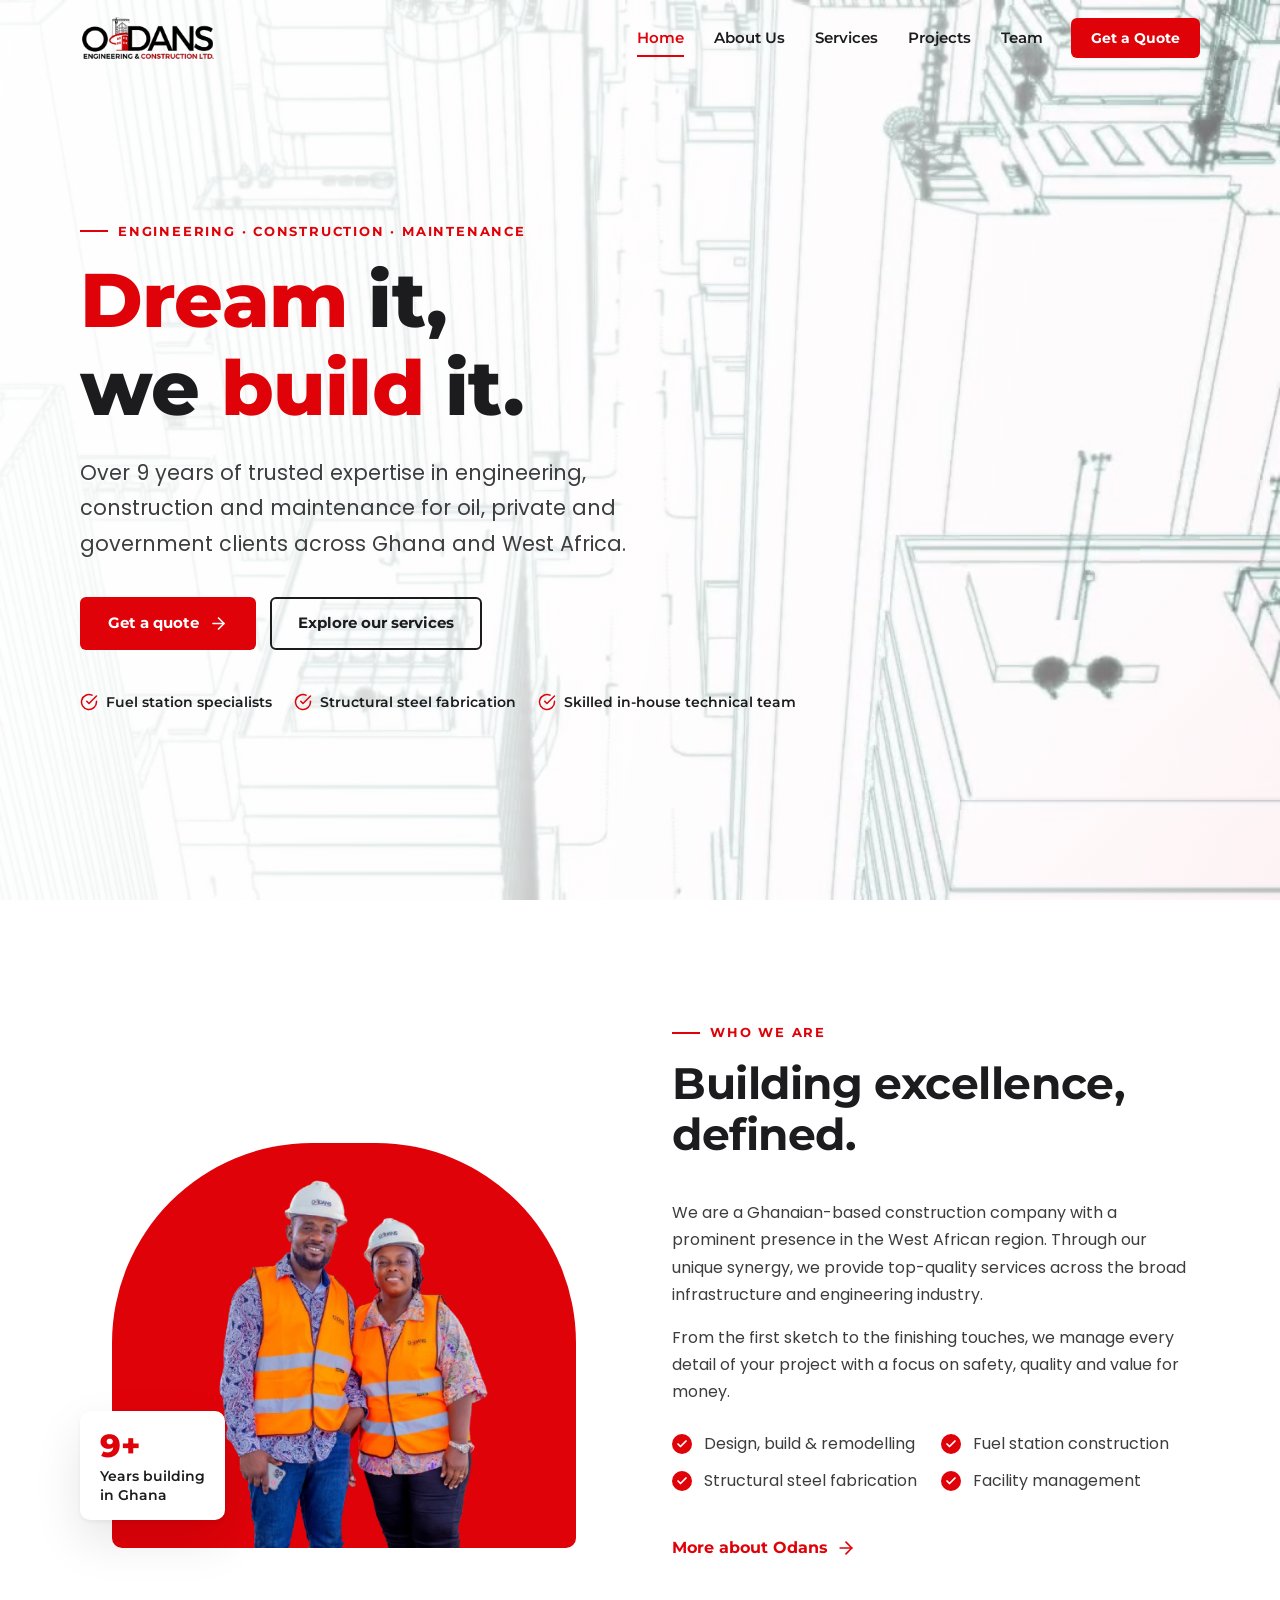
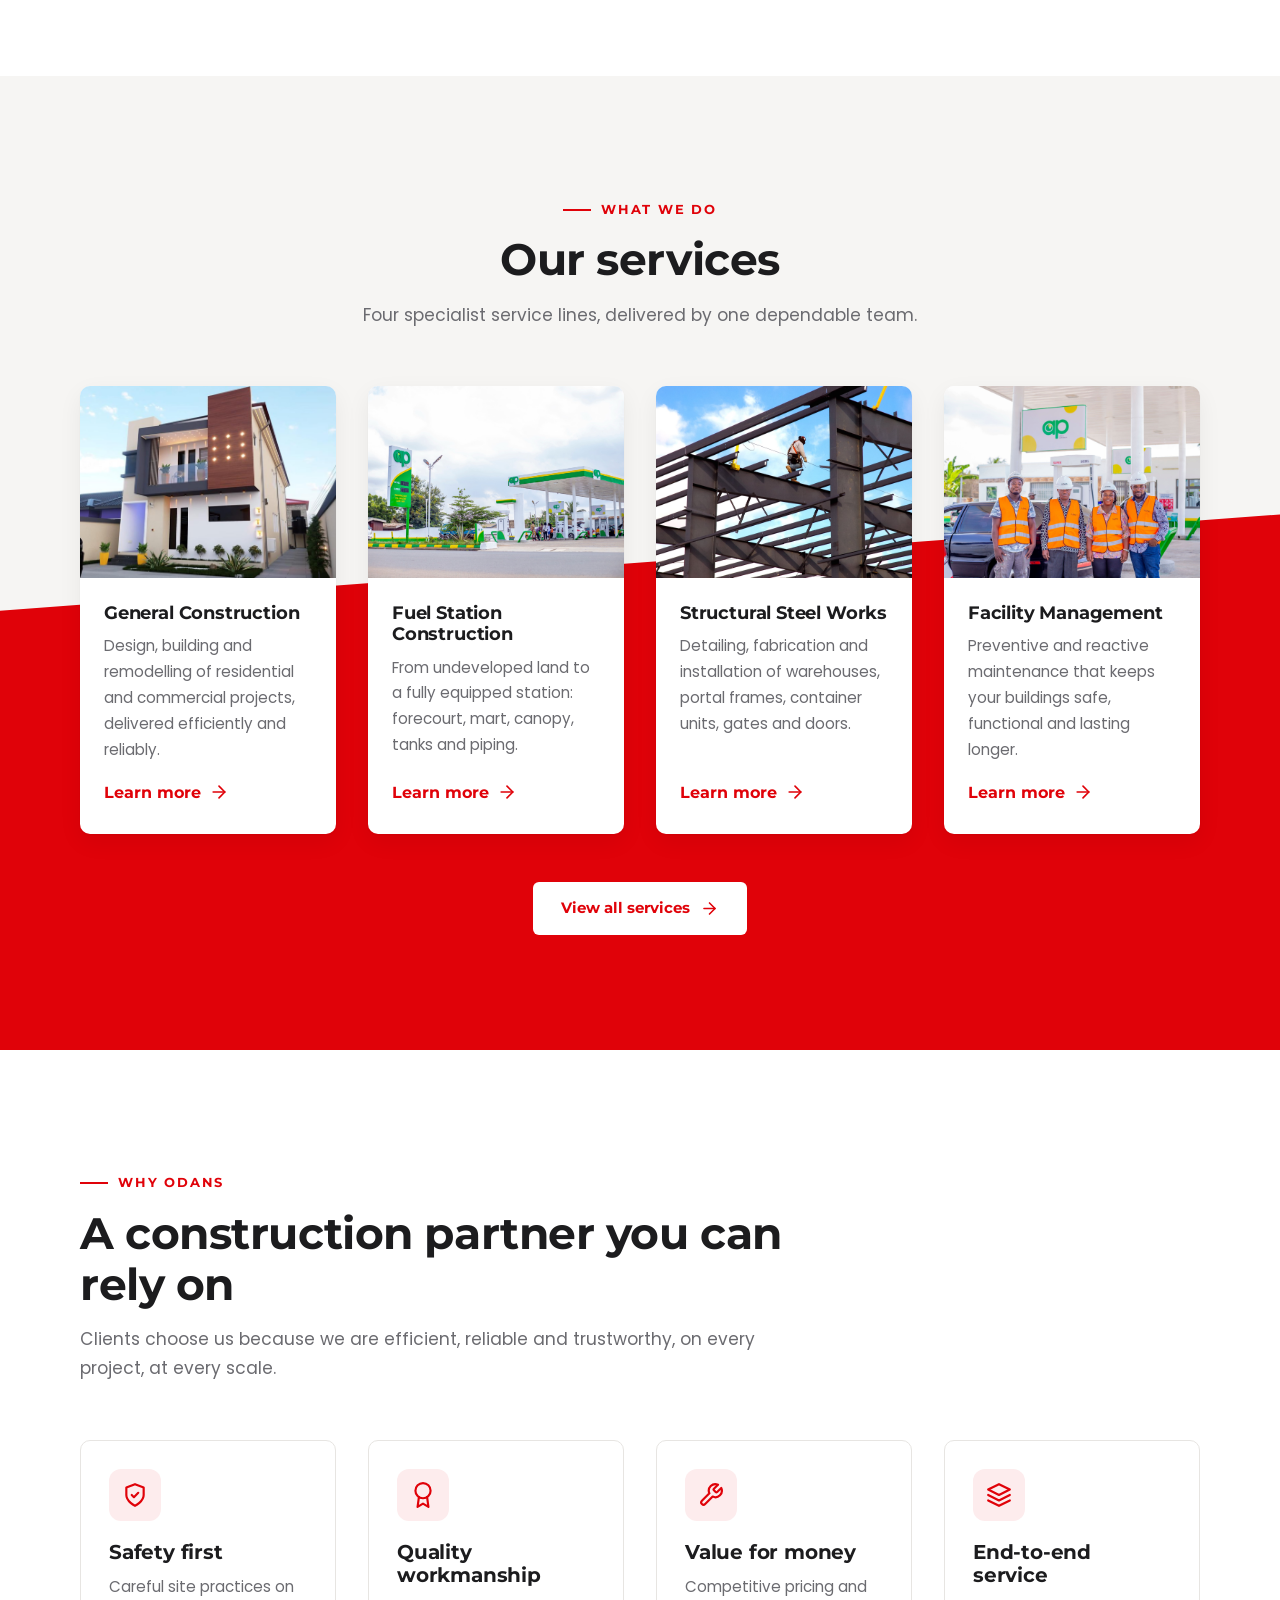
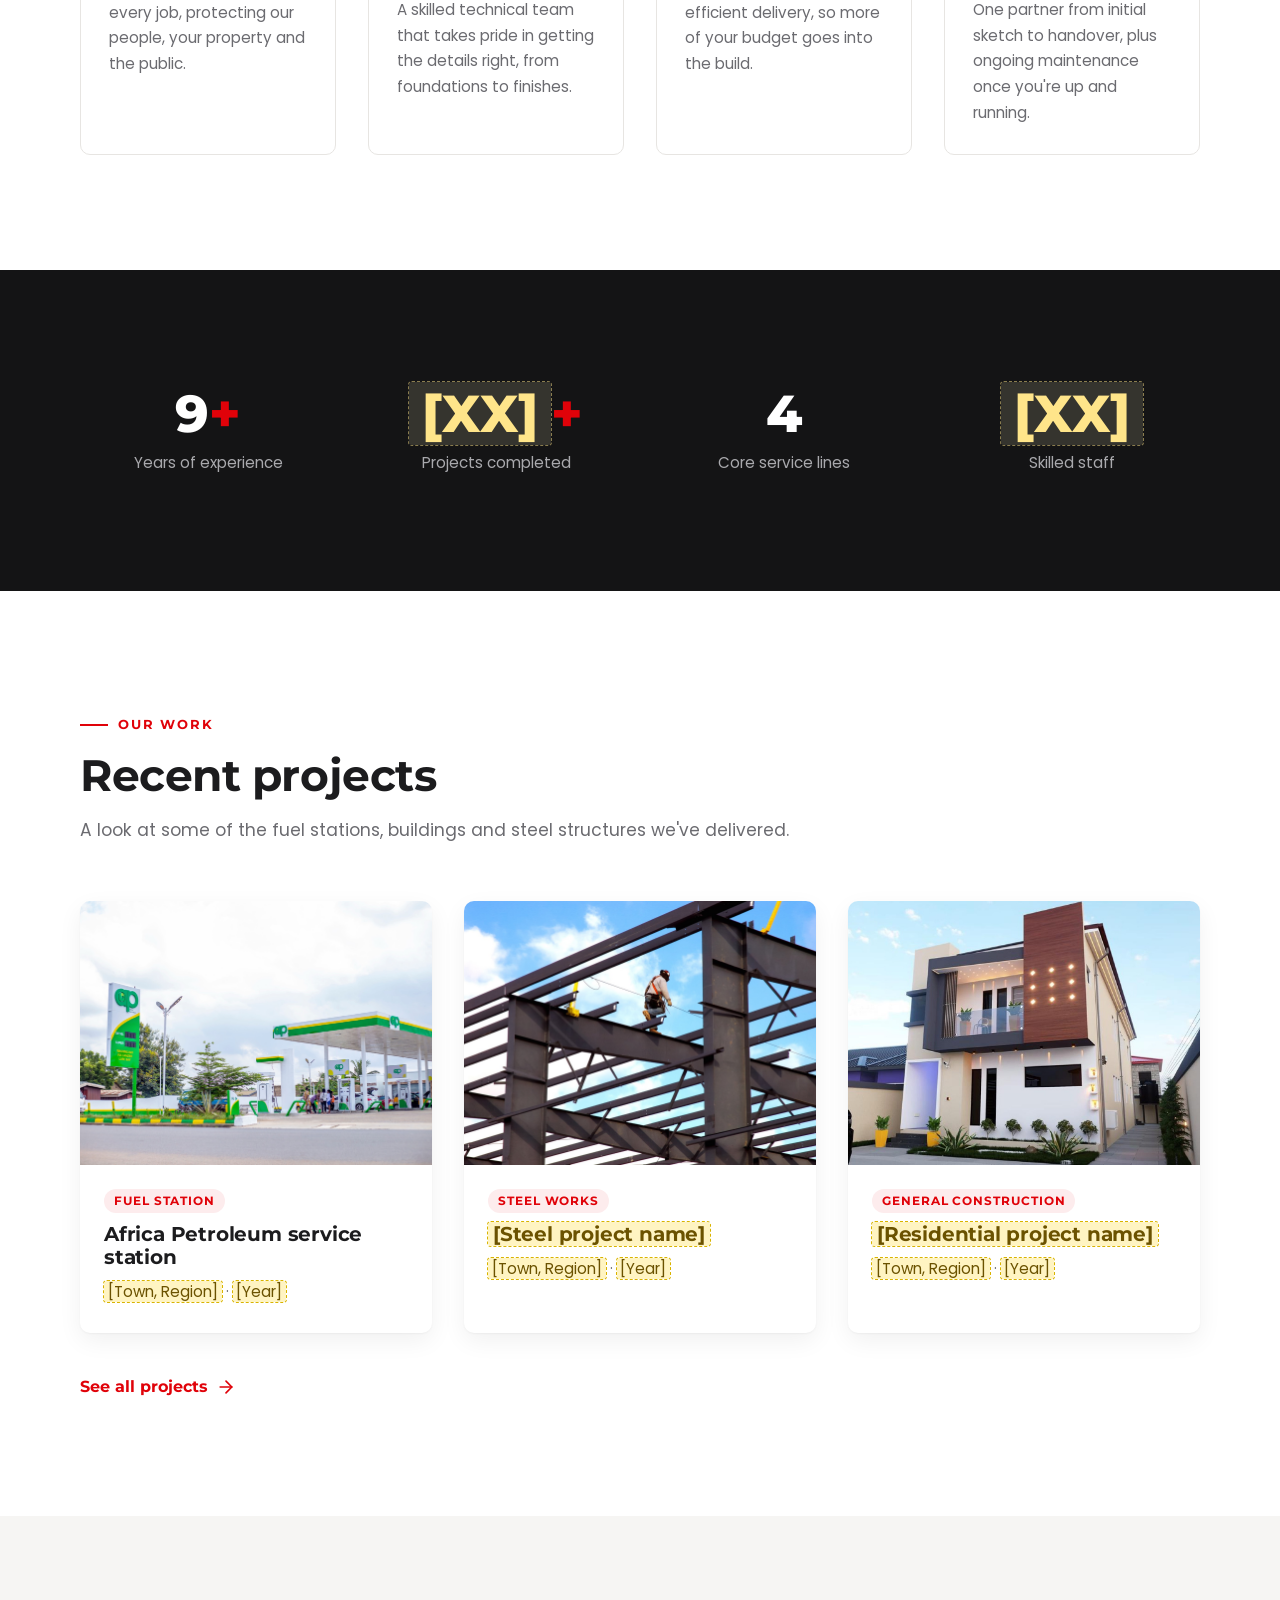
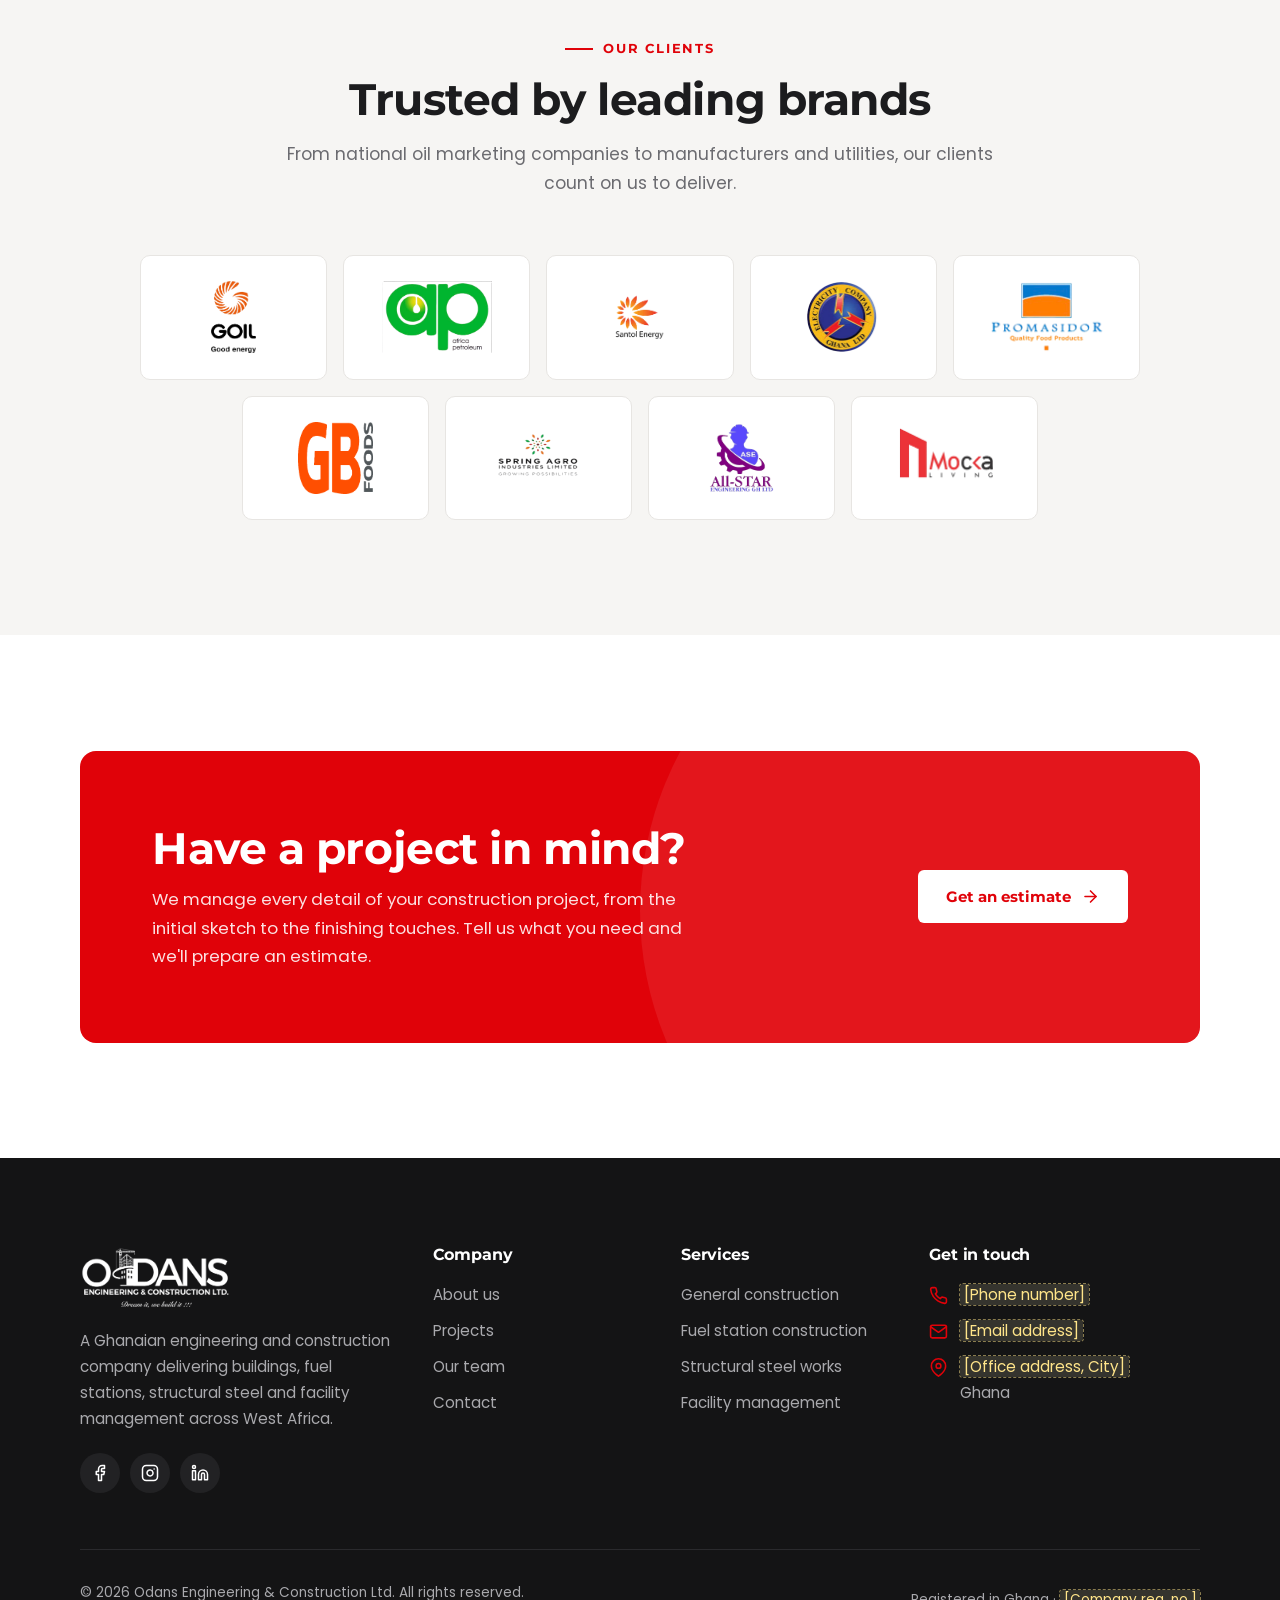
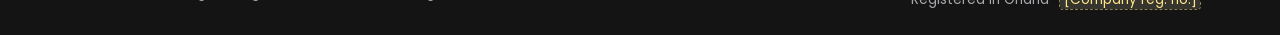
==== index.html @ bef3c830 "Odans Engineering & Construction website" ====
<!DOCTYPE html>
<html lang="en">

<head>
    <meta charset="UTF-8">
    <meta name="viewport" content="width=device-width, initial-scale=1">
    <title>Odans Engineering & Construction | Dream It, We Build It</title>
    <meta name="description" content="Ghanaian engineering and construction company with 9+ years of experience in general construction, fuel station construction, structural steel works and facility management.">
    <meta property="og:type" content="website">
    <meta property="og:site_name" content="Odans Engineering &amp; Construction">
    <meta property="og:title" content="Odans Engineering & Construction | Dream It, We Build It">
    <meta property="og:description" content="Ghanaian engineering and construction company with 9+ years of experience in general construction, fuel station construction, structural steel works and facility management.">
    <meta name="theme-color" content="#e00209">
    <link rel="icon" type="image/png" href="img/brand/favicon.png">
    <link rel="apple-touch-icon" href="img/brand/apple-touch-icon.png">
    <link rel="preconnect" href="https://fonts.googleapis.com">
    <link rel="preconnect" href="https://fonts.gstatic.com" crossorigin>
    <link rel="stylesheet" href="https://fonts.googleapis.com/css2?family=Montserrat:wght@600;700;800&amp;family=Poppins:wght@400;500;600&amp;display=swap">
    <link rel="stylesheet" href="style.css">
</head>

<body>
    <svg xmlns="http://www.w3.org/2000/svg" style="display:none">
    <symbol id="i-arrow" viewBox="0 0 24 24"><line x1="5" y1="12" x2="19" y2="12"/><polyline points="12 5 19 12 12 19"/></symbol>
    <symbol id="i-check" viewBox="0 0 24 24"><path d="M22 11.08V12a10 10 0 1 1-5.93-9.14"/><polyline points="22 4 12 14.01 9 11.01"/></symbol>
    <symbol id="i-phone" viewBox="0 0 24 24"><path d="M22 16.92v3a2 2 0 0 1-2.18 2 19.79 19.79 0 0 1-8.63-3.07 19.5 19.5 0 0 1-6-6 19.79 19.79 0 0 1-3.07-8.67A2 2 0 0 1 4.11 2h3a2 2 0 0 1 2 1.72 12.84 12.84 0 0 0 .7 2.81 2 2 0 0 1-.45 2.11L8.09 9.91a16 16 0 0 0 6 6l1.27-1.27a2 2 0 0 1 2.11-.45 12.84 12.84 0 0 0 2.81.7A2 2 0 0 1 22 16.92z"/></symbol>
    <symbol id="i-mail" viewBox="0 0 24 24"><path d="M4 4h16c1.1 0 2 .9 2 2v12c0 1.1-.9 2-2 2H4c-1.1 0-2-.9-2-2V6c0-1.1.9-2 2-2z"/><polyline points="22,6 12,13 2,6"/></symbol>
    <symbol id="i-pin" viewBox="0 0 24 24"><path d="M21 10c0 7-9 13-9 13s-9-6-9-13a9 9 0 0 1 18 0z"/><circle cx="12" cy="10" r="3"/></symbol>
    <symbol id="i-clock" viewBox="0 0 24 24"><circle cx="12" cy="12" r="10"/><polyline points="12 6 12 12 16 14"/></symbol>
    <symbol id="i-chat" viewBox="0 0 24 24"><path d="M21 11.5a8.38 8.38 0 0 1-.9 3.8 8.5 8.5 0 0 1-7.6 4.7 8.38 8.38 0 0 1-3.8-.9L3 21l1.9-5.7a8.38 8.38 0 0 1-.9-3.8 8.5 8.5 0 0 1 4.7-7.6 8.38 8.38 0 0 1 3.8-.9h.5a8.48 8.48 0 0 1 8 8v.5z"/></symbol>
    <symbol id="i-shield" viewBox="0 0 24 24"><path d="M12 22s8-4 8-10V5l-8-3-8 3v7c0 6 8 10 8 10z"/><polyline points="9 12 11 14 15 10"/></symbol>
    <symbol id="i-award" viewBox="0 0 24 24"><circle cx="12" cy="8" r="7"/><polyline points="8.21 13.89 7 23 12 20 17 23 15.79 13.88"/></symbol>
    <symbol id="i-tool" viewBox="0 0 24 24"><path d="M14.7 6.3a1 1 0 0 0 0 1.4l1.6 1.6a1 1 0 0 0 1.4 0l3.77-3.77a6 6 0 0 1-7.94 7.94l-6.91 6.91a2.12 2.12 0 0 1-3-3l6.91-6.91a6 6 0 0 1 7.94-7.94l-3.76 3.76z"/></symbol>
    <symbol id="i-layers" viewBox="0 0 24 24"><polygon points="12 2 2 7 12 12 22 7 12 2"/><polyline points="2 17 12 22 22 17"/><polyline points="2 12 12 17 22 12"/></symbol>
    <symbol id="i-target" viewBox="0 0 24 24"><circle cx="12" cy="12" r="10"/><circle cx="12" cy="12" r="6"/><circle cx="12" cy="12" r="2"/></symbol>
    <symbol id="i-eye" viewBox="0 0 24 24"><path d="M1 12s4-8 11-8 11 8 11 8-4 8-11 8-11-8-11-8z"/><circle cx="12" cy="12" r="3"/></symbol>
    <symbol id="i-heart" viewBox="0 0 24 24"><path d="M20.84 4.61a5.5 5.5 0 0 0-7.78 0L12 5.67l-1.06-1.06a5.5 5.5 0 0 0-7.78 7.78l1.06 1.06L12 21.23l7.78-7.78 1.06-1.06a5.5 5.5 0 0 0 0-7.78z"/></symbol>
    <symbol id="i-file" viewBox="0 0 24 24"><path d="M14 2H6a2 2 0 0 0-2 2v16a2 2 0 0 0 2 2h12a2 2 0 0 0 2-2V8z"/><polyline points="14 2 14 8 20 8"/><polyline points="9 15 11 17 15 13"/></symbol>
    <symbol id="i-image" viewBox="0 0 24 24"><rect x="3" y="3" width="18" height="18" rx="2"/><circle cx="8.5" cy="8.5" r="1.5"/><polyline points="21 15 16 10 5 21"/></symbol>
    <symbol id="i-user" viewBox="0 0 24 24"><path d="M20 21v-2a4 4 0 0 0-4-4H8a4 4 0 0 0-4 4v2"/><circle cx="12" cy="7" r="4"/></symbol>
    <symbol id="i-map" viewBox="0 0 24 24"><polygon points="1 6 1 22 8 18 16 22 23 18 23 2 16 6 8 2 1 6"/><line x1="8" y1="2" x2="8" y2="18"/><line x1="16" y1="6" x2="16" y2="22"/></symbol>
    <symbol id="i-menu" viewBox="0 0 24 24"><line x1="3" y1="7" x2="21" y2="7"/><line x1="3" y1="12" x2="21" y2="12"/><line x1="3" y1="17" x2="21" y2="17"/></symbol>
    <symbol id="i-close" viewBox="0 0 24 24"><line x1="18" y1="6" x2="6" y2="18"/><line x1="6" y1="6" x2="18" y2="18"/></symbol>
    <symbol id="i-facebook" viewBox="0 0 24 24"><path d="M18 2h-3a5 5 0 0 0-5 5v3H7v4h3v8h4v-8h3l1-4h-4V7a1 1 0 0 1 1-1h3z"/></symbol>
    <symbol id="i-instagram" viewBox="0 0 24 24"><rect x="2" y="2" width="20" height="20" rx="5"/><path d="M16 11.37A4 4 0 1 1 12.63 8 4 4 0 0 1 16 11.37z"/><line x1="17.5" y1="6.5" x2="17.51" y2="6.5"/></symbol>
    <symbol id="i-linkedin" viewBox="0 0 24 24"><path d="M16 8a6 6 0 0 1 6 6v7h-4v-7a2 2 0 0 0-2-2 2 2 0 0 0-2 2v7h-4v-7a6 6 0 0 1 6-6z"/><rect x="2" y="9" width="4" height="12"/><circle cx="4" cy="4" r="2"/></symbol>
</svg>
    <a class="skip-link" href="#main">Skip to content</a>

    <header class="site-header">
        <div class="container">
            <a class="brand" href="index.html">
                <img src="img/brand/logo-mark.png" alt="Odans Engineering &amp; Construction Ltd. — home" width="380" height="129">
            </a>
            <button class="nav-toggle" type="button" aria-expanded="false" aria-controls="site-nav" aria-label="Open menu">
                <svg class="icon icon-open" aria-hidden="true"><use href="#i-menu"/></svg>
                <svg class="icon icon-close" aria-hidden="true"><use href="#i-close"/></svg>
            </button>
            <nav class="site-nav" id="site-nav" aria-label="Main">
                <ul class="nav-list" role="list">
                <li><a href="index.html" aria-current="page">Home</a></li>
                <li><a href="about.html">About Us</a></li>
                <li><a href="services.html">Services</a></li>
                <li><a href="projects.html">Projects</a></li>
                <li><a href="team.html">Team</a></li>
                <li><a href="contact.html" class="btn btn--primary btn--sm">Get a Quote</a></li>
                </ul>
            </nav>
        </div>
    </header>

    <main id="main">
        <section class="hero">
            <div class="hero-media" aria-hidden="true">
                <video autoplay muted loop playsinline poster="img/photos/city-poster.jpg">
                    <source src="video/city.mp4" type="video/mp4">
                </video>
            </div>
            <div class="hero-overlay" aria-hidden="true"></div>
            <div class="container">
                <div class="hero-content">
                    <span class="eyebrow">Engineering &middot; Construction &middot; Maintenance</span>
                    <h1><span class="accent">Dream</span> it,<br>we <span class="accent">build</span> it.</h1>
                    <p class="hero-lead">Over 9 years of trusted expertise in engineering, construction and maintenance for oil, private and government clients across Ghana and West Africa.</p>
                    <div class="btn-row">
                        <a class="btn btn--primary" href="contact.html">Get a quote <svg class="icon" aria-hidden="true"><use href="#i-arrow"/></svg></a>
                        <a class="btn btn--outline" href="services.html">Explore our services</a>
                    </div>
                    <ul class="hero-badges" role="list">
                        <li><svg class="icon" aria-hidden="true"><use href="#i-check"/></svg> Fuel station specialists</li>
                        <li><svg class="icon" aria-hidden="true"><use href="#i-check"/></svg> Structural steel fabrication</li>
                        <li><svg class="icon" aria-hidden="true"><use href="#i-check"/></svg> Skilled in-house technical team</li>
                    </ul>
                </div>
            </div>
        </section>

        <section class="section" aria-labelledby="about-title">
            <div class="container split">
                <div class="photo-frame photo-frame--cutout reveal">
                    <img src="img/photos/founders.png" alt="Two members of the Odans team in branded hard hats and safety vests" width="408" height="612" loading="lazy">
                    <div class="photo-badge"><strong>9+</strong><span>Years building<br>in Ghana</span></div>
                </div>
                <div class="reveal">
                    <span class="eyebrow">Who we are</span>
                    <h2 id="about-title">Building excellence, defined.</h2>
                    <p class="mt-lg">We are a Ghanaian-based construction company with a prominent presence in the West African region. Through our unique synergy, we provide top-quality services across the broad infrastructure and engineering industry.</p>
                    <p>From the first sketch to the finishing touches, we manage every detail of your project with a focus on safety, quality and value for money.</p>
                    <ul class="check-list check-list--cols" role="list">
                        <li>Design, build &amp; remodelling</li>
                        <li>Fuel station construction</li>
                        <li>Structural steel fabrication</li>
                        <li>Facility management</li>
                    </ul>
                    <p class="mt-lg"><a class="text-link" href="about.html">More about Odans <svg class="icon" aria-hidden="true"><use href="#i-arrow"/></svg></a></p>
                </div>
            </div>
        </section>

        <section class="section section--soft services-band" aria-labelledby="services-title">
            <div class="container">
                <div class="section-head section-head--center reveal">
                    <span class="eyebrow">What we do</span>
                    <h2 id="services-title">Our services</h2>
                    <p>Four specialist service lines, delivered by one dependable team.</p>
                </div>
                <div class="grid grid--4">
                    <a class="card service-card reveal" href="services.html#general-construction">
                        <div class="card-media"><img src="img/photos/townhouse.jpg" alt="Modern two-storey townhouse with a timber-clad facade" loading="lazy"></div>
                        <div class="card-body">
                            <h3>General Construction</h3>
                            <p>Design, building and remodelling of residential and commercial projects, delivered efficiently and reliably.</p>
                            <span class="text-link">Learn more <svg class="icon" aria-hidden="true"><use href="#i-arrow"/></svg></span>
                        </div>
                    </a>
                    <a class="card service-card reveal" href="services.html#fuel-stations">
                        <div class="card-media"><img src="img/photos/fuel-station.jpg" alt="Completed Africa Petroleum fuel station with canopy and pumps" loading="lazy"></div>
                        <div class="card-body">
                            <h3>Fuel Station Construction</h3>
                            <p>From undeveloped land to a fully equipped station: forecourt, mart, canopy, tanks and piping.</p>
                            <span class="text-link">Learn more <svg class="icon" aria-hidden="true"><use href="#i-arrow"/></svg></span>
                        </div>
                    </a>
                    <a class="card service-card reveal" href="services.html#steel-works">
                        <div class="card-media"><img src="img/photos/steel-structure.jpg" alt="Worker installing roof beams on a structural steel frame" loading="lazy"></div>
                        <div class="card-body">
                            <h3>Structural Steel Works</h3>
                            <p>Detailing, fabrication and installation of warehouses, portal frames, container units, gates and doors.</p>
                            <span class="text-link">Learn more <svg class="icon" aria-hidden="true"><use href="#i-arrow"/></svg></span>
                        </div>
                    </a>
                    <a class="card service-card reveal" href="services.html#facility-management">
                        <div class="card-media"><img src="img/photos/team-on-site.jpg" alt="Odans team in safety vests and hard hats at a fuel station" loading="lazy"></div>
                        <div class="card-body">
                            <h3>Facility Management</h3>
                            <p>Preventive and reactive maintenance that keeps your buildings safe, functional and lasting longer.</p>
                            <span class="text-link">Learn more <svg class="icon" aria-hidden="true"><use href="#i-arrow"/></svg></span>
                        </div>
                    </a>
                </div>
                <div class="section-foot reveal">
                    <a class="btn btn--light" href="services.html">View all services <svg class="icon" aria-hidden="true"><use href="#i-arrow"/></svg></a>
                </div>
            </div>
        </section>

        <section class="section" aria-labelledby="why-title">
            <div class="container">
                <div class="section-head reveal">
                    <span class="eyebrow">Why Odans</span>
                    <h2 id="why-title">A construction partner you can rely on</h2>
                    <p>Clients choose us because we are efficient, reliable and trustworthy, on every project, at every scale.</p>
                </div>
                <div class="grid grid--4">
                    <div class="feature reveal">
                        <div class="feature-icon"><svg class="icon" aria-hidden="true"><use href="#i-shield"/></svg></div>
                        <h3>Safety first</h3>
                        <p>Careful site practices on every job, protecting our people, your property and the public.</p>
                    </div>
                    <div class="feature reveal">
                        <div class="feature-icon"><svg class="icon" aria-hidden="true"><use href="#i-award"/></svg></div>
                        <h3>Quality workmanship</h3>
                        <p>A skilled technical team that takes pride in getting the details right, from foundations to finishes.</p>
                    </div>
                    <div class="feature reveal">
                        <div class="feature-icon"><svg class="icon" aria-hidden="true"><use href="#i-tool"/></svg></div>
                        <h3>Value for money</h3>
                        <p>Competitive pricing and efficient delivery, so more of your budget goes into the build.</p>
                    </div>
                    <div class="feature reveal">
                        <div class="feature-icon"><svg class="icon" aria-hidden="true"><use href="#i-layers"/></svg></div>
                        <h3>End-to-end service</h3>
                        <p>One partner from initial sketch to handover, plus ongoing maintenance once you're up and running.</p>
                    </div>
                </div>
            </div>
        </section>

        <section class="section section--dark" aria-label="Odans in numbers">
            <div class="container">
                <div class="stats">
                    <div class="stat reveal"><strong>9<span class="accent">+</span></strong><span>Years of experience</span></div>
                    <div class="stat reveal"><strong><span class="ph">[XX]</span><span class="accent">+</span></strong><span>Projects completed</span></div>
                    <div class="stat reveal"><strong>4</strong><span>Core service lines</span></div>
                    <div class="stat reveal"><strong><span class="ph">[XX]</span></strong><span>Skilled staff</span></div>
                </div>
            </div>
        </section>

        <section class="section" aria-labelledby="projects-title">
            <div class="container">
                <div class="section-head reveal">
                    <span class="eyebrow">Our work</span>
                    <h2 id="projects-title">Recent projects</h2>
                    <p>A look at some of the fuel stations, buildings and steel structures we've delivered.</p>
                </div>
                <div class="grid grid--3">
                    <a class="card reveal" href="projects.html">
                        <div class="card-media"><img src="img/photos/fuel-station.jpg" alt="Africa Petroleum fuel station built by Odans" loading="lazy"></div>
                        <div class="card-body">
                            <span class="tag">Fuel station</span>
                            <h3>Africa Petroleum service station</h3>
                            <p><span class="ph">[Town, Region]</span> &middot; <span class="ph">[Year]</span></p>
                        </div>
                    </a>
                    <a class="card reveal" href="projects.html">
                        <div class="card-media"><img src="img/photos/steel-structure.jpg" alt="Steel portal frame under construction" loading="lazy"></div>
                        <div class="card-body">
                            <span class="tag">Steel works</span>
                            <h3><span class="ph">[Steel project name]</span></h3>
                            <p><span class="ph">[Town, Region]</span> &middot; <span class="ph">[Year]</span></p>
                        </div>
                    </a>
                    <a class="card reveal" href="projects.html">
                        <div class="card-media"><img src="img/photos/townhouse.jpg" alt="Modern two-storey townhouse" loading="lazy"></div>
                        <div class="card-body">
                            <span class="tag">General construction</span>
                            <h3><span class="ph">[Residential project name]</span></h3>
                            <p><span class="ph">[Town, Region]</span> &middot; <span class="ph">[Year]</span></p>
                        </div>
                    </a>
                </div>
                <p class="mt-lg reveal"><a class="text-link" href="projects.html">See all projects <svg class="icon" aria-hidden="true"><use href="#i-arrow"/></svg></a></p>
            </div>
        </section>

        <section class="section section--soft" aria-labelledby="clients-title">
            <div class="container">
                <div class="section-head section-head--center reveal">
                    <span class="eyebrow">Our clients</span>
                    <h2 id="clients-title">Trusted by leading brands</h2>
                    <p>From national oil marketing companies to manufacturers and utilities, our clients count on us to deliver.</p>
                </div>
                <ul class="clients reveal" role="list">
                    <li><img src="img/clients/goil.png" alt="GOIL" loading="lazy"></li>
                    <li><img src="img/clients/ap.png" alt="Africa Petroleum (AP)" loading="lazy"></li>
                    <li><img src="img/clients/santol.png" alt="Santol Energy" loading="lazy"></li>
                    <li><img src="img/clients/ecg.png" alt="Electricity Company of Ghana" loading="lazy"></li>
                    <li><img src="img/clients/promasidor.png" alt="Promasidor" loading="lazy"></li>
                    <li><img src="img/clients/gb-foods.png" alt="GB Foods" loading="lazy"></li>
                    <li><img src="img/clients/spring-agro.png" alt="Spring Agro Industries" loading="lazy"></li>
                    <li><img src="img/clients/allstar.png" alt="All-Star Engineering GH" loading="lazy"></li>
                    <li><img src="img/clients/mocka.png" alt="Mocka Living" loading="lazy"></li>
                </ul>
            </div>
        </section>

        <section class="cta">
            <div class="container">
                <div class="cta-box reveal">
                    <div>
                        <h2>Have a project in mind?</h2>
                        <p>We manage every detail of your construction project, from the initial sketch to the finishing touches. Tell us what you need and we'll prepare an estimate.</p>
                    </div>
                    <a class="btn btn--light" href="contact.html">Get an estimate <svg class="icon" aria-hidden="true"><use href="#i-arrow"/></svg></a>
                </div>
            </div>
        </section>
    </main>

    <footer class="site-footer">
        <div class="container">
            <div class="footer-grid">
                <div class="footer-brand">
                    <img src="img/brand/logo.png" alt="Odans Engineering &amp; Construction Ltd." width="380" height="161" loading="lazy">
                    <p>A Ghanaian engineering and construction company delivering buildings, fuel stations, structural steel and facility management across West Africa.</p>
                    <!-- PLACEHOLDER: replace each href="#" with the real social media profile URL (or delete the ones you don't use) -->
                    <ul class="socials" role="list">
                        <li><a href="#" aria-label="Odans on Facebook"><svg class="icon" aria-hidden="true"><use href="#i-facebook"/></svg></a></li>
                        <li><a href="#" aria-label="Odans on Instagram"><svg class="icon" aria-hidden="true"><use href="#i-instagram"/></svg></a></li>
                        <li><a href="#" aria-label="Odans on LinkedIn"><svg class="icon" aria-hidden="true"><use href="#i-linkedin"/></svg></a></li>
                    </ul>
                </div>
                <div>
                    <h3>Company</h3>
                    <ul class="footer-links" role="list">
                        <li><a href="about.html">About us</a></li>
                        <li><a href="projects.html">Projects</a></li>
                        <li><a href="team.html">Our team</a></li>
                        <li><a href="contact.html">Contact</a></li>
                    </ul>
                </div>
                <div>
                    <h3>Services</h3>
                    <ul class="footer-links" role="list">
                        <li><a href="services.html#general-construction">General construction</a></li>
                        <li><a href="services.html#fuel-stations">Fuel station construction</a></li>
                        <li><a href="services.html#steel-works">Structural steel works</a></li>
                        <li><a href="services.html#facility-management">Facility management</a></li>
                    </ul>
                </div>
                <div>
                    <h3>Get in touch</h3>
                    <ul class="footer-links footer-contact" role="list">
                        <li><svg class="icon" aria-hidden="true"><use href="#i-phone"/></svg><a href="tel:+233000000000"><span class="ph">[Phone number]</span></a></li>
                        <li><svg class="icon" aria-hidden="true"><use href="#i-mail"/></svg><a href="mailto:info@example.com"><span class="ph">[Email address]</span></a></li>
                        <li><svg class="icon" aria-hidden="true"><use href="#i-pin"/></svg><span><span class="ph">[Office address, City]</span><br>Ghana</span></li>
                    </ul>
                </div>
            </div>
            <div class="footer-bottom">
                <p>&copy; <span data-year>2026</span> Odans Engineering &amp; Construction Ltd. All rights reserved.</p>
                <p>Registered in Ghana &middot; <span class="ph">[Company reg. no.]</span></p>
            </div>
        </div>
    </footer>

    <script src="main.js"></script>
</body>

</html>
---- style.css ----
/* ==========================================================================
   Odans Engineering & Construction — site styles
   --------------------------------------------------------------------------
   1. Tokens          6. Home hero        11. Projects
   2. Base            7. Page hero        12. Team
   3. Layout          8. Cards & grids    13. Contact & form
   4. Buttons         9. Stats & CTA      14. Footer
   5. Header & nav   10. Services        15. Utilities & motion
   ========================================================================== */

/* 1. Tokens ------------------------------------------------------------- */
:root {
    --red: #e00209;
    --red-dark: #b30007;
    --red-tint: #fdeced;
    --ink: #1c1c1e;
    --text: #3d3d3f;
    --muted: #6b6b70;
    --line: #e7e5e2;
    --bg: #ffffff;
    --bg-soft: #f6f5f3;
    --dark: #141415;
    --dark-2: #222224;

    --font-head: "Montserrat", system-ui, sans-serif;
    --font-body: "Poppins", system-ui, sans-serif;

    --radius: 10px;
    --radius-sm: 6px;
    --shadow: 0 1px 2px rgb(0 0 0 / .04), 0 8px 24px rgb(0 0 0 / .06);
    --shadow-lg: 0 2px 4px rgb(0 0 0 / .05), 0 20px 48px rgb(0 0 0 / .10);

    --header-h: 76px;
    --gutter: clamp(16px, 4vw, 40px);
    --section-y: clamp(64px, 9vw, 120px);
}

/* 2. Base --------------------------------------------------------------- */
*,
*::before,
*::after {
    box-sizing: border-box;
}

* {
    margin: 0;
    padding: 0;
}

html {
    scroll-behavior: smooth;
    scroll-padding-top: calc(var(--header-h) + 16px);
    -webkit-text-size-adjust: 100%;
}

body {
    font-family: var(--font-body);
    font-size: 1rem;
    line-height: 1.7;
    color: var(--text);
    background: var(--bg);
    overflow-x: hidden;
}

img,
video,
svg {
    display: block;
    max-width: 100%;
}

a {
    color: inherit;
    text-decoration: none;
}

h1,
h2,
h3,
h4 {
    font-family: var(--font-head);
    color: var(--ink);
    line-height: 1.15;
    font-weight: 700;
    letter-spacing: -0.01em;
}

h1 {
    font-size: clamp(2.4rem, 6vw, 4.75rem);
    font-weight: 800;
}

h2 {
    font-size: clamp(1.75rem, 3.6vw, 2.75rem);
}

h3 {
    font-size: 1.25rem;
}

p+p {
    margin-top: 1em;
}

ul[role="list"] {
    list-style: none;
}

:focus-visible {
    outline: 3px solid var(--red);
    outline-offset: 3px;
    border-radius: 2px;
}

.skip-link {
    position: absolute;
    left: 16px;
    top: -60px;
    z-index: 1000;
    background: var(--ink);
    color: #fff;
    padding: 10px 16px;
    border-radius: var(--radius-sm);
    font-weight: 600;
    transition: top .2s;
}

.skip-link:focus {
    top: 12px;
}

.icon {
    width: 1.25em;
    height: 1.25em;
    flex: none;
    fill: none;
    stroke: currentColor;
    stroke-width: 2;
    stroke-linecap: round;
    stroke-linejoin: round;
}

/* 3. Layout ------------------------------------------------------------- */
.container {
    width: 100%;
    max-width: 1200px;
    margin-inline: auto;
    padding-inline: var(--gutter);
}

.section {
    padding-block: var(--section-y);
}

.section--soft {
    background: var(--bg-soft);
}

.section--dark {
    background: var(--dark);
    color: #c9c9cc;
}

.section--dark h2,
.section--dark h3 {
    color: #fff;
}

.section-head {
    max-width: 720px;
    margin-bottom: clamp(36px, 5vw, 56px);
}

.section-head--center {
    margin-inline: auto;
    text-align: center;
}

.section-head p {
    margin-top: 16px;
    font-size: 1.075rem;
    color: var(--muted);
}

.section--dark .section-head p {
    color: #a9a9ad;
}

.eyebrow {
    display: inline-flex;
    align-items: center;
    gap: 10px;
    font-family: var(--font-head);
    font-size: .8rem;
    font-weight: 700;
    letter-spacing: .14em;
    text-transform: uppercase;
    color: var(--red);
    margin-bottom: 14px;
}

.eyebrow::before {
    content: "";
    width: 28px;
    height: 2px;
    background: currentColor;
}

.accent {
    color: var(--red);
}

.split {
    display: grid;
    grid-template-columns: 1fr;
    gap: clamp(32px, 5vw, 72px);
    align-items: center;
}

@media (min-width: 900px) {
    .split {
        grid-template-columns: 1fr 1fr;
    }

    .split--reverse> :first-child {
        order: 2;
    }
}

/* 4. Buttons ------------------------------------------------------------ */
.btn {
    display: inline-flex;
    align-items: center;
    justify-content: center;
    gap: 10px;
    font-family: var(--font-head);
    font-weight: 700;
    font-size: .95rem;
    line-height: 1.2;
    padding: 15px 26px;
    border-radius: var(--radius-sm);
    border: 2px solid transparent;
    cursor: pointer;
    transition: background-color .2s, color .2s, border-color .2s, transform .2s;
    white-space: nowrap;
}

.btn .icon {
    transition: transform .2s;
}

.btn:hover .icon {
    transform: translateX(3px);
}

.btn--primary {
    background: var(--red);
    color: #fff;
}

.btn--primary:hover {
    background: var(--red-dark);
}

.btn--outline {
    border-color: var(--ink);
    color: var(--ink);
}

.btn--outline:hover {
    background: var(--ink);
    color: #fff;
}

.btn--light {
    background: #fff;
    color: var(--red);
}

.btn--light:hover {
    background: var(--ink);
    color: #fff;
}

.btn--sm {
    padding: 10px 18px;
    font-size: .875rem;
}

.btn-row {
    display: flex;
    flex-wrap: wrap;
    gap: 14px;
}

.text-link {
    display: inline-flex;
    align-items: center;
    gap: 8px;
    font-family: var(--font-head);
    font-weight: 700;
    color: var(--red);
}

.text-link:hover .icon {
    transform: translateX(3px);
}

.text-link .icon {
    transition: transform .2s;
}

/* 5. Header & nav ------------------------------------------------------- */
.site-header {
    position: fixed;
    inset: 0 0 auto 0;
    z-index: 100;
    height: var(--header-h);
    transition: background-color .3s, box-shadow .3s;
}

.site-header.is-solid,
.site-header.scrolled,
.site-header.menu-open {
    background: rgb(255 255 255 / .96);
    box-shadow: 0 1px 0 var(--line), 0 6px 20px rgb(0 0 0 / .05);
    backdrop-filter: saturate(1.4) blur(10px);
    -webkit-backdrop-filter: saturate(1.4) blur(10px);
}

.site-header .container {
    height: 100%;
    display: flex;
    align-items: center;
    justify-content: space-between;
    gap: 24px;
}

.brand img {
    height: 46px;
    width: auto;
}

.nav-list {
    display: flex;
    align-items: center;
    gap: 6px;
    list-style: none;
}

.nav-list a:not(.btn) {
    display: block;
    padding: 8px 12px;
    font-family: var(--font-head);
    font-weight: 600;
    font-size: .95rem;
    color: var(--ink);
    position: relative;
    transition: color .2s;
}

.nav-list a:not(.btn)::after {
    content: "";
    position: absolute;
    left: 12px;
    right: 12px;
    bottom: 2px;
    height: 2px;
    background: var(--red);
    transform: scaleX(0);
    transform-origin: left;
    transition: transform .25s;
}

.nav-list a:not(.btn):hover,
.nav-list a:not(.btn)[aria-current="page"] {
    color: var(--red);
}

.nav-list a:not(.btn):hover::after,
.nav-list a:not(.btn)[aria-current="page"]::after {
    transform: scaleX(1);
}

.nav-list .btn {
    margin-left: 10px;
}

.nav-toggle {
    display: none;
    width: 44px;
    height: 44px;
    border: 0;
    background: transparent;
    color: var(--ink);
    cursor: pointer;
    border-radius: var(--radius-sm);
}

.nav-toggle .icon {
    width: 28px;
    height: 28px;
    margin: auto;
}

.nav-toggle .icon-close {
    display: none;
}

.menu-open .nav-toggle .icon-open {
    display: none;
}

.menu-open .nav-toggle .icon-close {
    display: block;
}

@media (max-width: 959px) {
    :root {
        --header-h: 66px;
    }

    .brand img {
        height: 38px;
    }

    .nav-toggle {
        display: grid;
    }

    .site-nav {
        position: fixed;
        top: var(--header-h);
        left: 0;
        right: 0;
        background: #fff;
        border-top: 1px solid var(--line);
        box-shadow: 0 16px 32px rgb(0 0 0 / .10);
        padding: 12px var(--gutter) 24px;
        max-height: calc(100svh - var(--header-h));
        overflow-y: auto;
        visibility: hidden;
        opacity: 0;
        transform: translateY(-8px);
        transition: opacity .2s, transform .2s, visibility 0s .2s;
    }

    .menu-open .site-nav {
        visibility: visible;
        opacity: 1;
        transform: none;
        transition: opacity .2s, transform .2s;
    }

    .nav-list {
        flex-direction: column;
        align-items: stretch;
        gap: 0;
    }

    .nav-list a:not(.btn) {
        padding: 14px 4px;
        font-size: 1.05rem;
        border-bottom: 1px solid var(--line);
    }

    .nav-list a:not(.btn)::after {
        display: none;
    }

    .nav-list .btn {
        margin: 18px 0 0;
        width: 100%;
    }
}

/* 6. Home hero ---------------------------------------------------------- */
.hero {
    position: relative;
    min-height: 100vh;
    min-height: 100svh;
    display: flex;
    align-items: center;
    padding-top: var(--header-h);
    padding-bottom: 48px;
    overflow: hidden;
    isolation: isolate;
}

.hero-media,
.hero-media video,
.hero-overlay {
    position: absolute;
    inset: 0;
    width: 100%;
    height: 100%;
}

.hero-media {
    z-index: -2;
}

.hero-media video {
    object-fit: cover;
}

.hero-overlay {
    z-index: -1;
    background:
        linear-gradient(100deg, rgb(255 255 255 / .94) 0%, rgb(255 255 255 / .82) 45%, rgb(255 255 255 / .35) 100%),
        linear-gradient(315deg, rgb(255 120 120 / .55) 0%, rgb(255 255 255 / 0) 60%);
    background-size: 100% 100%, 200% 200%;
    animation: drift 25s ease-in-out infinite;
}

@keyframes drift {

    0%,
    100% {
        background-position: 0 0, 0% 50%;
    }

    50% {
        background-position: 0 0, 100% 50%;
    }
}

.hero-content {
    max-width: 780px;
}

.hero h1 {
    margin-bottom: 24px;
}

.hero-lead {
    font-size: clamp(1.05rem, 1.8vw, 1.3rem);
    color: var(--text);
    max-width: 620px;
    margin-bottom: 36px;
}

.hero-badges {
    display: flex;
    flex-wrap: wrap;
    gap: 10px 22px;
    margin-top: 40px;
    font-family: var(--font-head);
    font-weight: 600;
    font-size: .9rem;
    color: var(--ink);
}

.hero-badges li {
    display: flex;
    align-items: center;
    gap: 8px;
}

.hero-badges .icon {
    color: var(--red);
}

/* 7. Page hero (inner pages) ------------------------------------------- */
.page-hero {
    position: relative;
    padding: calc(var(--header-h) + clamp(48px, 8vw, 96px)) 0 clamp(48px, 7vw, 88px);
    background: var(--bg-soft);
    overflow: hidden;
    isolation: isolate;
}

.page-hero::before {
    content: "";
    position: absolute;
    inset: 0;
    z-index: -2;
    background: url("img/photos/city-poster.jpg") center / cover no-repeat;
    opacity: .5;
}

.page-hero::after {
    content: "";
    position: absolute;
    inset: 0;
    z-index: -1;
    background:
        linear-gradient(100deg, var(--bg-soft) 30%, rgb(246 245 243 / .7) 100%),
        linear-gradient(315deg, rgb(255 120 120 / .35) 0%, transparent 55%);
}

.page-hero h1 {
    font-size: clamp(2.2rem, 5vw, 3.75rem);
    max-width: 820px;
}

.page-hero p {
    max-width: 640px;
    margin-top: 18px;
    font-size: 1.1rem;
}

.breadcrumb {
    display: flex;
    gap: 8px;
    list-style: none;
    font-size: .875rem;
    color: var(--muted);
    margin-bottom: 18px;
}

.breadcrumb li+li::before {
    content: "/";
    margin-right: 8px;
    color: #b5b5b8;
}

.breadcrumb a:hover {
    color: var(--red);
}

/* 8. Cards & grids ------------------------------------------------------ */
.grid {
    display: grid;
    gap: clamp(20px, 2.5vw, 32px);
}

.grid--2 {
    grid-template-columns: repeat(auto-fit, minmax(min(100%, 340px), 1fr));
}

.grid--3 {
    grid-template-columns: repeat(auto-fit, minmax(min(100%, 280px), 1fr));
}

.grid--4 {
    grid-template-columns: repeat(auto-fit, minmax(min(100%, 230px), 1fr));
}

.card {
    background: #fff;
    border-radius: var(--radius);
    box-shadow: var(--shadow);
    overflow: hidden;
    display: flex;
    flex-direction: column;
    transition: transform .25s, box-shadow .25s;
}

a.card:hover,
.card--hover:hover {
    transform: translateY(-4px);
    box-shadow: var(--shadow-lg);
}

.card-media {
    aspect-ratio: 4 / 3;
    overflow: hidden;
    background: var(--bg-soft);
}

.card-media img {
    width: 100%;
    height: 100%;
    object-fit: cover;
    transition: transform .5s;
}

a.card:hover .card-media img,
.card--hover:hover .card-media img {
    transform: scale(1.04);
}

.card-body {
    padding: 24px 24px 28px;
    display: flex;
    flex-direction: column;
    gap: 10px;
    flex: 1;
}

.card-body p {
    color: var(--muted);
    font-size: .95rem;
}

.card-body .text-link {
    margin-top: auto;
    padding-top: 6px;
}

.feature {
    padding: 28px;
    border-radius: var(--radius);
    background: #fff;
    border: 1px solid var(--line);
}

.section--dark .feature {
    background: var(--dark-2);
    border-color: #2f2f32;
}

.feature-icon {
    width: 52px;
    height: 52px;
    display: grid;
    place-items: center;
    border-radius: 12px;
    background: var(--red-tint);
    color: var(--red);
    margin-bottom: 20px;
}

.section--dark .feature-icon {
    background: rgb(224 2 9 / .16);
    color: #ff4d52;
}

.feature-icon .icon {
    width: 26px;
    height: 26px;
}

.feature h3 {
    margin-bottom: 10px;
}

.feature p {
    font-size: .95rem;
    color: var(--muted);
}

.section--dark .feature p {
    color: #a9a9ad;
}

.check-list {
    list-style: none;
    display: grid;
    gap: 10px;
    margin-top: 24px;
}

.check-list li {
    display: flex;
    gap: 12px;
    align-items: flex-start;
}

.check-list li::before {
    content: "";
    flex: none;
    width: 20px;
    height: 20px;
    margin-top: 4px;
    border-radius: 50%;
    background: var(--red) url("data:image/svg+xml,%3Csvg xmlns='http://www.w3.org/2000/svg' viewBox='0 0 24 24' fill='none' stroke='white' stroke-width='3.5' stroke-linecap='round' stroke-linejoin='round'%3E%3Cpolyline points='20 6 9 17 4 12'/%3E%3C/svg%3E") center / 12px no-repeat;
}

.check-list--cols {
    grid-template-columns: repeat(auto-fit, minmax(min(100%, 220px), 1fr));
}

/* Framed photo used in "about" style splits */
.photo-frame {
    position: relative;
}

.photo-frame img {
    width: 100%;
    border-radius: var(--radius);
    box-shadow: var(--shadow-lg);
    aspect-ratio: 4 / 3;
    object-fit: cover;
}

.photo-frame::before {
    content: "";
    position: absolute;
    inset: 24px -16px -16px 24px;
    z-index: -1;
    border-radius: var(--radius);
    background: var(--red);
}

.photo-frame--cutout {
    isolation: isolate;
    display: flex;
    justify-content: center;
}

.photo-frame--cutout img {
    width: auto;
    max-height: 520px;
    aspect-ratio: auto;
    object-fit: contain;
    border-radius: 0;
    box-shadow: none;
}

.photo-frame--cutout::before {
    inset: 22% 6% 0 6%;
    border-radius: 200px 200px var(--radius) var(--radius);
}

.photo-badge {
    position: absolute;
    left: 0;
    bottom: 28px;
    background: #fff;
    border-radius: var(--radius);
    box-shadow: var(--shadow-lg);
    padding: 16px 20px;
    font-family: var(--font-head);
    line-height: 1.2;
}

.photo-badge strong {
    display: block;
    font-size: 2rem;
    color: var(--red);
    font-weight: 800;
}

.photo-badge span {
    font-size: .85rem;
    font-weight: 600;
    color: var(--ink);
}

/* 9. Stats & CTA -------------------------------------------------------- */
.stats {
    display: grid;
    grid-template-columns: repeat(auto-fit, minmax(min(100%, 200px), 1fr));
    gap: 32px;
    text-align: center;
}

.stat strong {
    display: block;
    font-family: var(--font-head);
    font-size: clamp(2.4rem, 4.5vw, 3.25rem);
    font-weight: 800;
    color: #fff;
    line-height: 1.1;
}

.stat>span {
    display: block;
    margin-top: 8px;
    font-size: .95rem;
    color: #a9a9ad;
}

.stat strong .accent {
    color: var(--red);
}

.cta {
    padding-block: var(--section-y);
}

.cta-box {
    position: relative;
    overflow: hidden;
    border-radius: calc(var(--radius) * 1.6);
    background: var(--red);
    color: #fff;
    padding: clamp(36px, 6vw, 72px);
    display: grid;
    gap: 28px;
    align-items: center;
    isolation: isolate;
}

.cta-box::after {
    content: "";
    position: absolute;
    z-index: -1;
    right: -10%;
    top: -60%;
    width: 60%;
    aspect-ratio: 1;
    border-radius: 50%;
    background: rgb(255 255 255 / .08);
}

.cta-box h2 {
    color: #fff;
}

.cta-box p {
    margin-top: 12px;
    color: rgb(255 255 255 / .88);
    max-width: 560px;
    font-size: 1.05rem;
}

@media (min-width: 860px) {
    .cta-box {
        grid-template-columns: 1fr auto;
    }
}

/* Clients */
.clients {
    display: flex;
    flex-wrap: wrap;
    justify-content: center;
    gap: 16px;
    list-style: none;
    max-width: 1000px;
    margin-inline: auto;
}

.clients li {
    flex: 0 0 calc((100% - 4 * 16px) / 5);
    display: grid;
    place-items: center;
    background: #fff;
    border: 1px solid var(--line);
    border-radius: var(--radius);
    padding: 22px;
    aspect-ratio: 3 / 2;
    transition: border-color .2s, box-shadow .2s;
}

.clients li:hover {
    border-color: transparent;
    box-shadow: var(--shadow);
}

.clients img {
    max-height: 72px;
    max-width: 100%;
    width: auto;
    object-fit: contain;
}

@media (max-width: 800px) {
    .clients li {
        flex-basis: calc((100% - 2 * 16px) / 3);
    }
}

@media (max-width: 480px) {
    .clients {
        gap: 12px;
    }

    .clients li {
        flex-basis: calc((100% - 12px) / 2);
        padding: 16px;
    }
}

/* 10. Services --------------------------------------------------------- */
.services-band {
    position: relative;
    isolation: isolate;
}

.services-band::before {
    content: "";
    position: absolute;
    z-index: -1;
    left: 0;
    right: 0;
    bottom: 0;
    height: 55%;
    background: var(--red);
    clip-path: polygon(0 18%, 100% 0, 100% 100%, 0 100%);
}

.services-band .section-foot {
    margin-top: 48px;
    text-align: center;
}

.service-card h3 {
    font-size: 1.15rem;
}

.service-detail+.service-detail {
    margin-top: clamp(64px, 9vw, 112px);
}

.service-detail .photo-frame img {
    aspect-ratio: 5 / 4;
}

.service-detail h2 {
    margin-bottom: 18px;
}

.service-detail .btn {
    margin-top: 32px;
}

.service-index {
    font-family: var(--font-head);
    font-weight: 800;
    font-size: .95rem;
    color: var(--red);
    margin-bottom: 8px;
    display: block;
}

.steps {
    counter-reset: step;
    list-style: none;
}

.steps li {
    counter-increment: step;
    position: relative;
    padding-top: 60px;
}

.steps li::before {
    content: counter(step, decimal-leading-zero);
    position: absolute;
    top: 0;
    left: 0;
    font-family: var(--font-head);
    font-weight: 800;
    font-size: 2.25rem;
    line-height: 1;
    color: var(--red);
}

.steps h3 {
    margin-bottom: 8px;
}

.steps p {
    font-size: .95rem;
    color: var(--muted);
}

.section--dark .steps p {
    color: #a9a9ad;
}

/* 11. Projects --------------------------------------------------------- */
.filters {
    display: flex;
    flex-wrap: wrap;
    gap: 10px;
    margin-bottom: 36px;
}

.filter-btn {
    font: 600 .9rem var(--font-head);
    padding: 10px 18px;
    border-radius: 999px;
    border: 1px solid var(--line);
    background: #fff;
    color: var(--ink);
    cursor: pointer;
    transition: background-color .2s, color .2s, border-color .2s;
}

.filter-btn:hover {
    border-color: var(--ink);
}

.filter-btn[aria-pressed="true"] {
    background: var(--ink);
    border-color: var(--ink);
    color: #fff;
}

.project-card[hidden] {
    display: none;
}

.tag {
    display: inline-block;
    align-self: flex-start;
    font: 700 .72rem var(--font-head);
    letter-spacing: .08em;
    text-transform: uppercase;
    color: var(--red);
    background: var(--red-tint);
    padding: 5px 10px;
    border-radius: 999px;
}

.meta {
    list-style: none;
    display: grid;
    gap: 4px;
    font-size: .875rem;
    color: var(--muted);
    margin-top: 4px;
    padding-top: 14px;
    border-top: 1px solid var(--line);
}

.meta b {
    color: var(--ink);
    font-weight: 600;
}

.media-placeholder {
    width: 100%;
    height: 100%;
    display: grid;
    place-items: center;
    align-content: center;
    gap: 8px;
    text-align: center;
    color: #9a9aa0;
    font: 600 .85rem var(--font-head);
    background:
        repeating-linear-gradient(135deg, transparent 0 14px, rgb(0 0 0 / .025) 14px 28px),
        var(--bg-soft);
}

.media-placeholder .icon {
    width: 36px;
    height: 36px;
    stroke-width: 1.5;
}

/* 12. Team ------------------------------------------------------------- */
.leaders {
    display: grid;
    grid-template-columns: 1fr 1fr;
    gap: 16px;
    margin-top: 28px;
}

.leader {
    border-left: 3px solid var(--red);
    padding-left: 14px;
}

.leader strong {
    display: block;
    font-family: var(--font-head);
    color: var(--ink);
    font-size: 1.05rem;
}

.leader span {
    font-size: .9rem;
    color: var(--muted);
}

.member .card-media {
    aspect-ratio: 1;
}

.member .card-body {
    gap: 4px;
    padding: 20px 22px 24px;
}

.member h3 {
    font-size: 1.1rem;
}

.member .role {
    color: var(--red);
    font-weight: 600;
    font-size: .9rem;
}

/* 13. Contact & form -------------------------------------------------- */
.contact-layout {
    display: grid;
    gap: clamp(32px, 5vw, 64px);
}

@media (min-width: 960px) {
    .contact-layout {
        grid-template-columns: 380px 1fr;
        align-items: start;
    }
}

.contact-list {
    list-style: none;
    display: grid;
    gap: 14px;
}

.contact-item {
    display: flex;
    gap: 16px;
    align-items: flex-start;
    padding: 20px;
    background: #fff;
    border: 1px solid var(--line);
    border-radius: var(--radius);
}

.contact-item .feature-icon {
    margin: 0;
    width: 46px;
    height: 46px;
    flex: none;
}

.contact-item h3 {
    font-size: 1rem;
    margin-bottom: 2px;
}

.contact-item p,
.contact-item a {
    font-size: .95rem;
    color: var(--muted);
    overflow-wrap: anywhere;
}

.contact-item a:hover {
    color: var(--red);
}

.form-card {
    background: #fff;
    border-radius: calc(var(--radius) * 1.4);
    box-shadow: var(--shadow-lg);
    padding: clamp(24px, 4vw, 48px);
}

.form-card h2 {
    font-size: clamp(1.5rem, 3vw, 2rem);
}

.form-card>p {
    color: var(--muted);
    margin: 10px 0 28px;
}

.form-grid {
    display: grid;
    gap: 18px 20px;
}

@media (min-width: 640px) {
    .form-grid {
        grid-template-columns: 1fr 1fr;
    }

    .field--full {
        grid-column: 1 / -1;
    }
}

.field label {
    display: block;
    font: 600 .875rem var(--font-head);
    color: var(--ink);
    margin-bottom: 6px;
}

.field label .req {
    color: var(--red);
}

.field input,
.field select,
.field textarea {
    width: 100%;
    font: inherit;
    font-size: 1rem;
    color: var(--ink);
    background: #fff;
    border: 1px solid #d6d4d0;
    border-radius: var(--radius-sm);
    padding: 12px 14px;
    transition: border-color .2s, box-shadow .2s;
}

.field textarea {
    min-height: 140px;
    resize: vertical;
}

.field input:focus,
.field select:focus,
.field textarea:focus {
    outline: none;
    border-color: var(--red);
    box-shadow: 0 0 0 3px rgb(224 2 9 / .15);
}

.form-actions {
    display: flex;
    flex-wrap: wrap;
    align-items: center;
    gap: 16px;
    margin-top: 24px;
}

.form-note {
    font-size: .85rem;
    color: var(--muted);
}

.form-status {
    margin-top: 18px;
    padding: 14px 16px;
    border-radius: var(--radius-sm);
    font-weight: 500;
}

.form-status:empty {
    display: none;
}

.form-status.is-success {
    background: #e8f6ec;
    color: #1d6b35;
}

.form-status.is-error {
    background: var(--red-tint);
    color: var(--red-dark);
}

.map-box {
    margin-top: 14px;
    border-radius: var(--radius);
    overflow: hidden;
    aspect-ratio: 4 / 3;
    border: 1px solid var(--line);
}

.map-box iframe {
    width: 100%;
    height: 100%;
    border: 0;
}

/* 14. Footer ----------------------------------------------------------- */
.site-footer {
    background: var(--dark);
    color: #a9a9ad;
    font-size: .95rem;
    padding-top: clamp(56px, 7vw, 88px);
}

.footer-grid {
    display: grid;
    gap: 40px;
    grid-template-columns: repeat(auto-fit, minmax(min(100%, 200px), 1fr));
}

@media (min-width: 960px) {
    .footer-grid {
        grid-template-columns: 1.5fr 1fr 1fr 1.3fr;
    }
}

.footer-brand img {
    height: 64px;
    width: auto;
    filter: brightness(0) invert(1);
    margin-bottom: 18px;
}

.footer-brand p {
    max-width: 320px;
}

.site-footer h3 {
    color: #fff;
    font-size: 1rem;
    margin-bottom: 18px;
}

.footer-links {
    list-style: none;
    display: grid;
    gap: 10px;
}

.footer-links a:hover {
    color: #fff;
}

.footer-contact li {
    display: flex;
    gap: 12px;
    align-items: flex-start;
}

.footer-contact .icon {
    color: var(--red);
    margin-top: 4px;
}

.socials {
    display: flex;
    gap: 10px;
    margin-top: 22px;
    list-style: none;
}

.socials a {
    width: 40px;
    height: 40px;
    display: grid;
    place-items: center;
    border-radius: 50%;
    background: var(--dark-2);
    color: #fff;
    transition: background-color .2s;
}

.socials a:hover {
    background: var(--red);
}

.socials .icon {
    width: 18px;
    height: 18px;
}

.footer-bottom {
    margin-top: 56px;
    padding-block: 24px;
    border-top: 1px solid #2a2a2d;
    display: flex;
    flex-wrap: wrap;
    justify-content: space-between;
    align-items: center;
    gap: 8px 24px;
    font-size: .85rem;
}

/* 15. Utilities & motion ---------------------------------------------- */

/* PLACEHOLDER marker — anything wrapped in .ph is content still to be
   supplied. Search the HTML for  class="ph  to find every one. */
.ph {
    background: #fff4c2;
    color: #6b5200;
    outline: 1px dashed #d9b400;
    border-radius: 3px;
    padding: 0 .25em;
    -webkit-box-decoration-break: clone;
    box-decoration-break: clone;
}

.section--dark .ph,
.site-footer .ph,
.cta-box .ph {
    background: rgb(255 244 194 / .14);
    color: #ffe58a;
    outline-color: rgb(255 229 138 / .5);
}

.visually-hidden {
    position: absolute !important;
    width: 1px;
    height: 1px;
    overflow: hidden;
    clip: rect(0 0 0 0);
    white-space: nowrap;
}

.mt-lg {
    margin-top: 40px;
}

.js .reveal {
    opacity: 0;
    transform: translateY(24px);
    transition: opacity .7s ease, transform .7s ease;
}

.js .reveal.is-visible {
    opacity: 1;
    transform: none;
}

@media (prefers-reduced-motion: reduce) {
    html {
        scroll-behavior: auto;
    }

    *,
    *::before,
    *::after {
        animation: none !important;
        transition: none !important;
    }

    .js .reveal {
        opacity: 1;
        transform: none;
    }
}
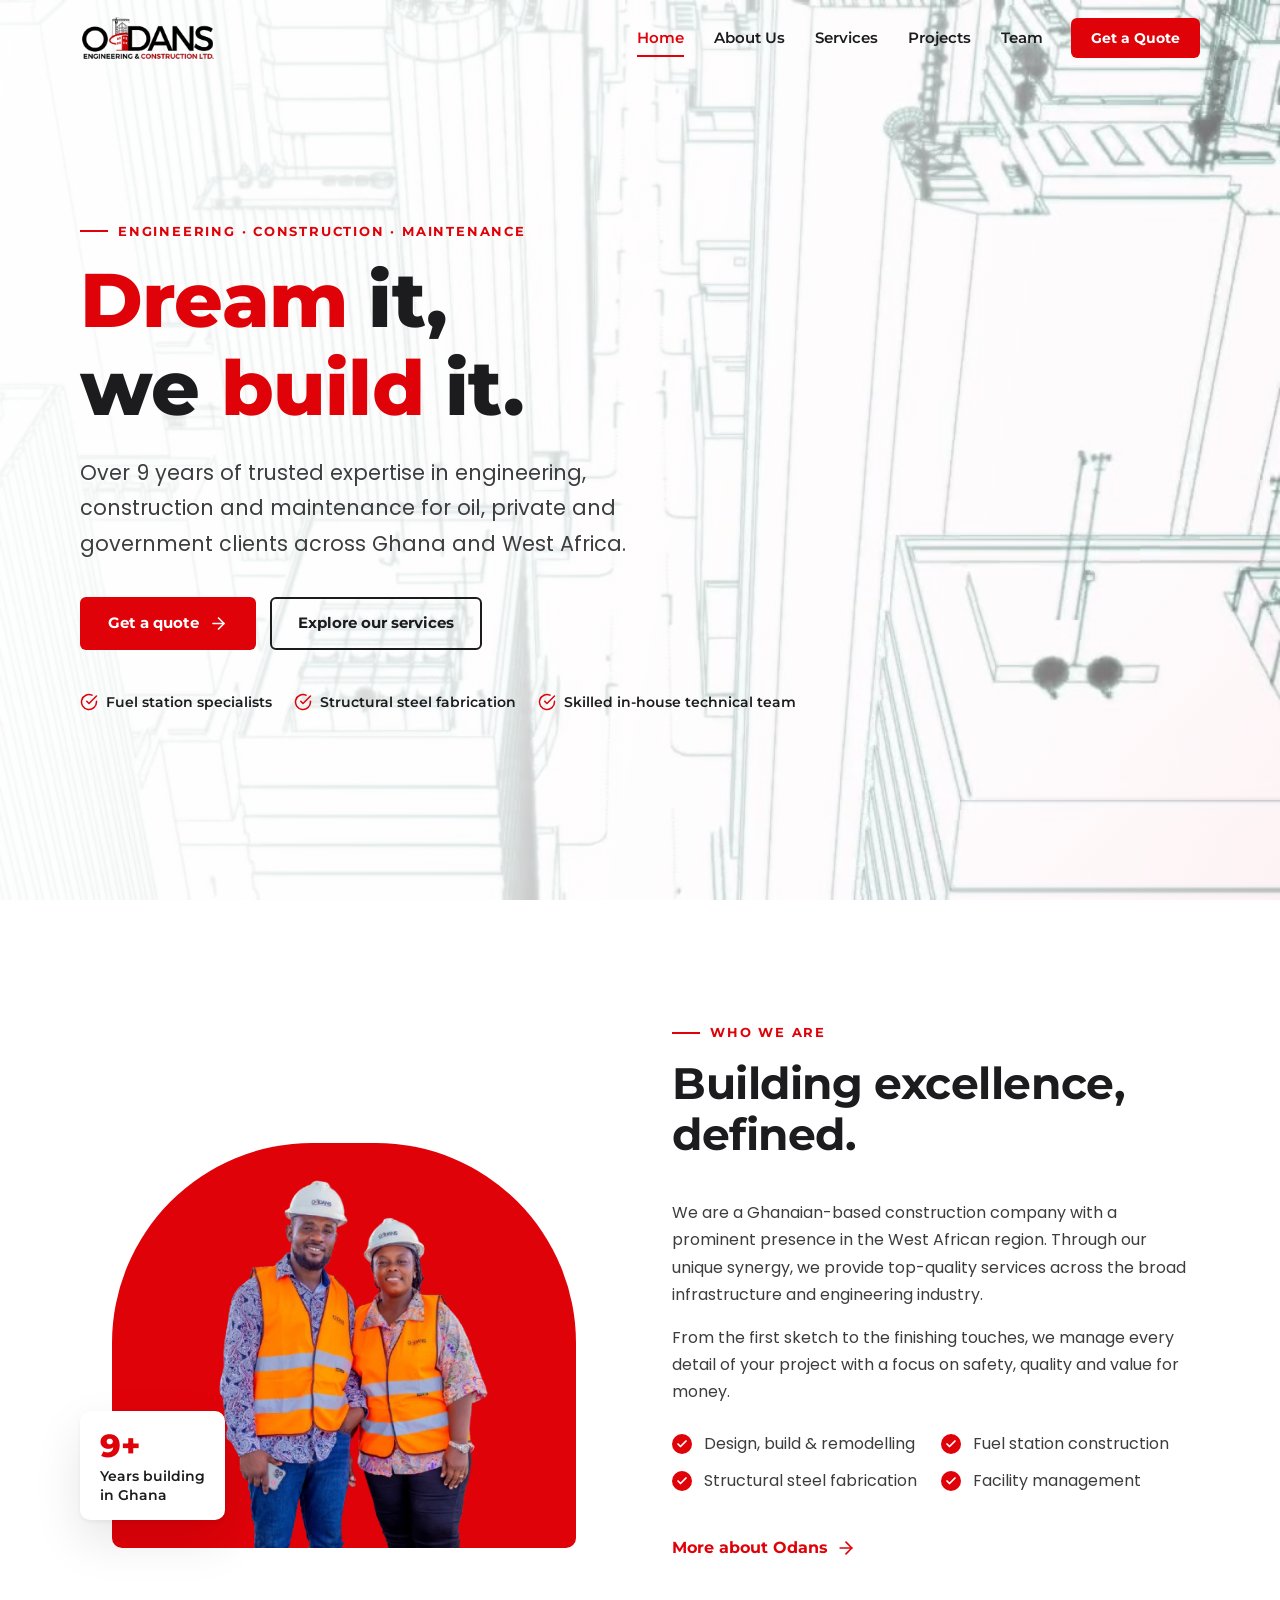
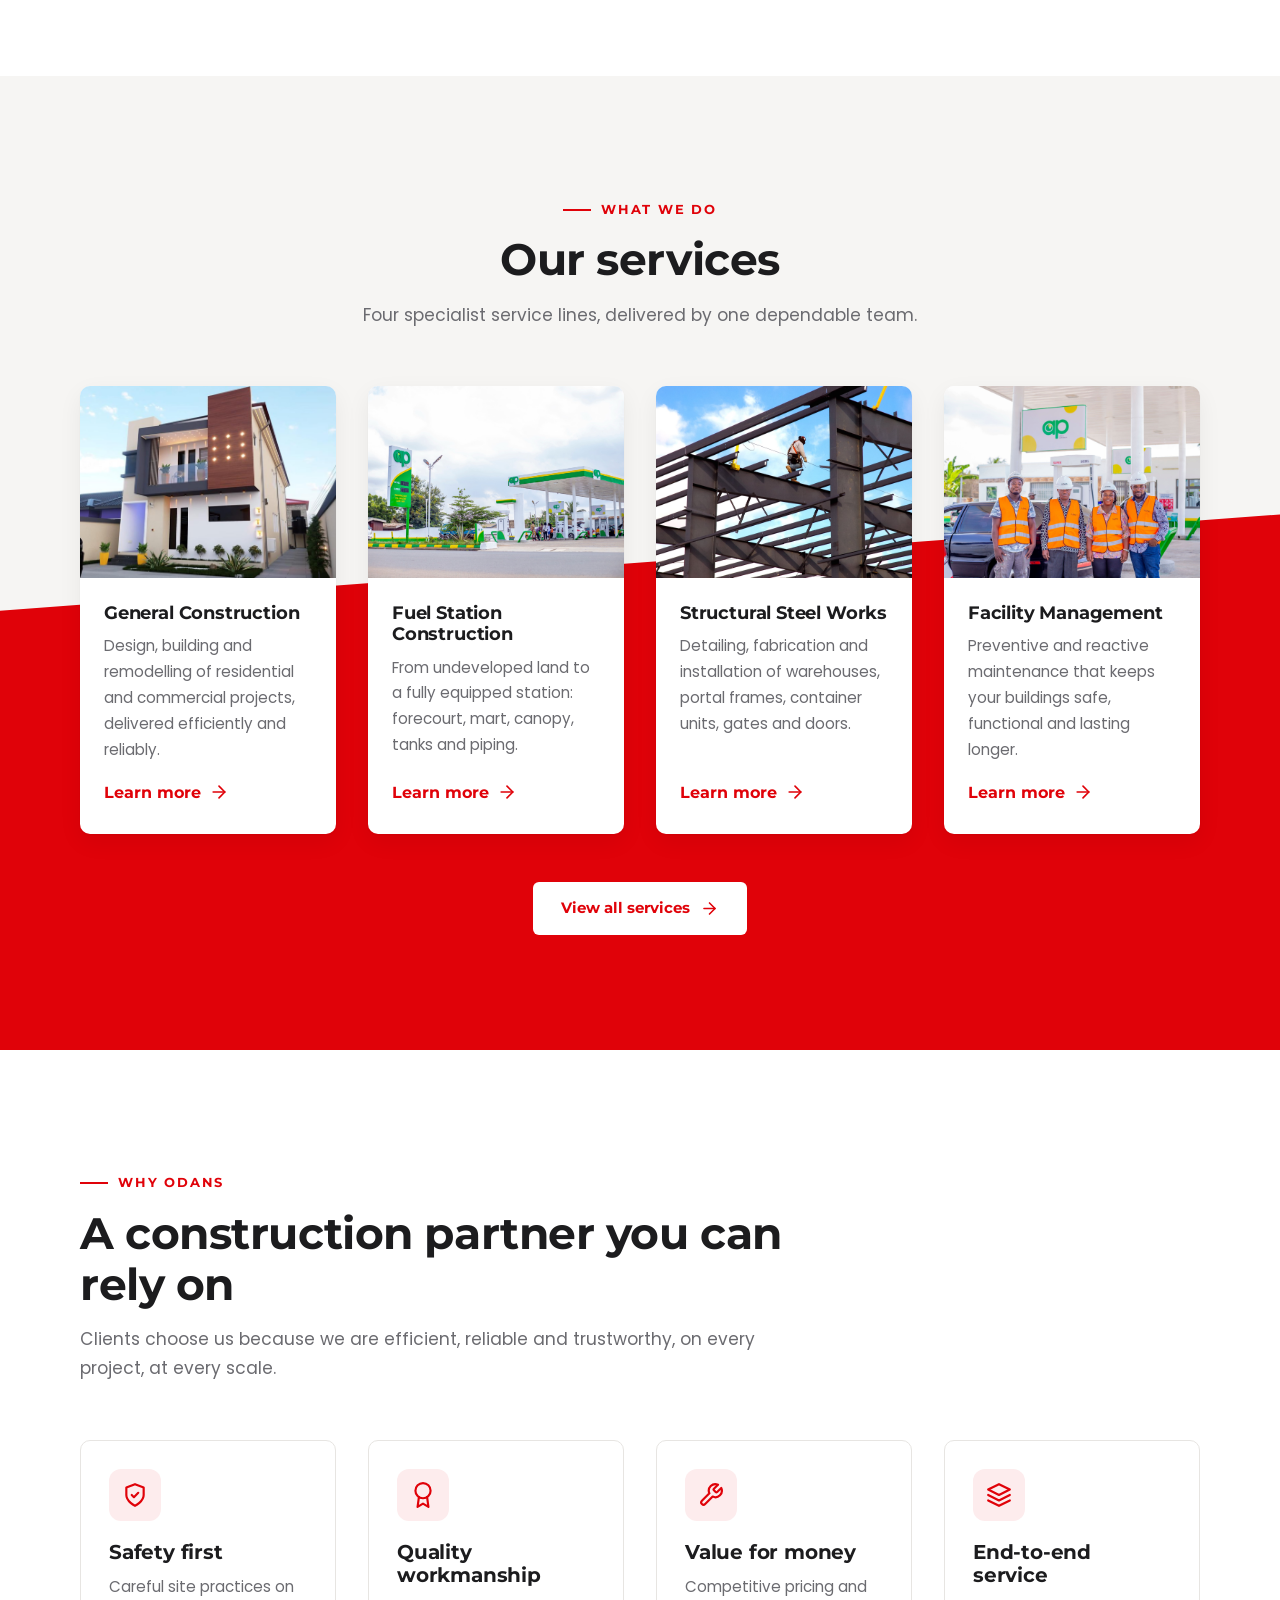
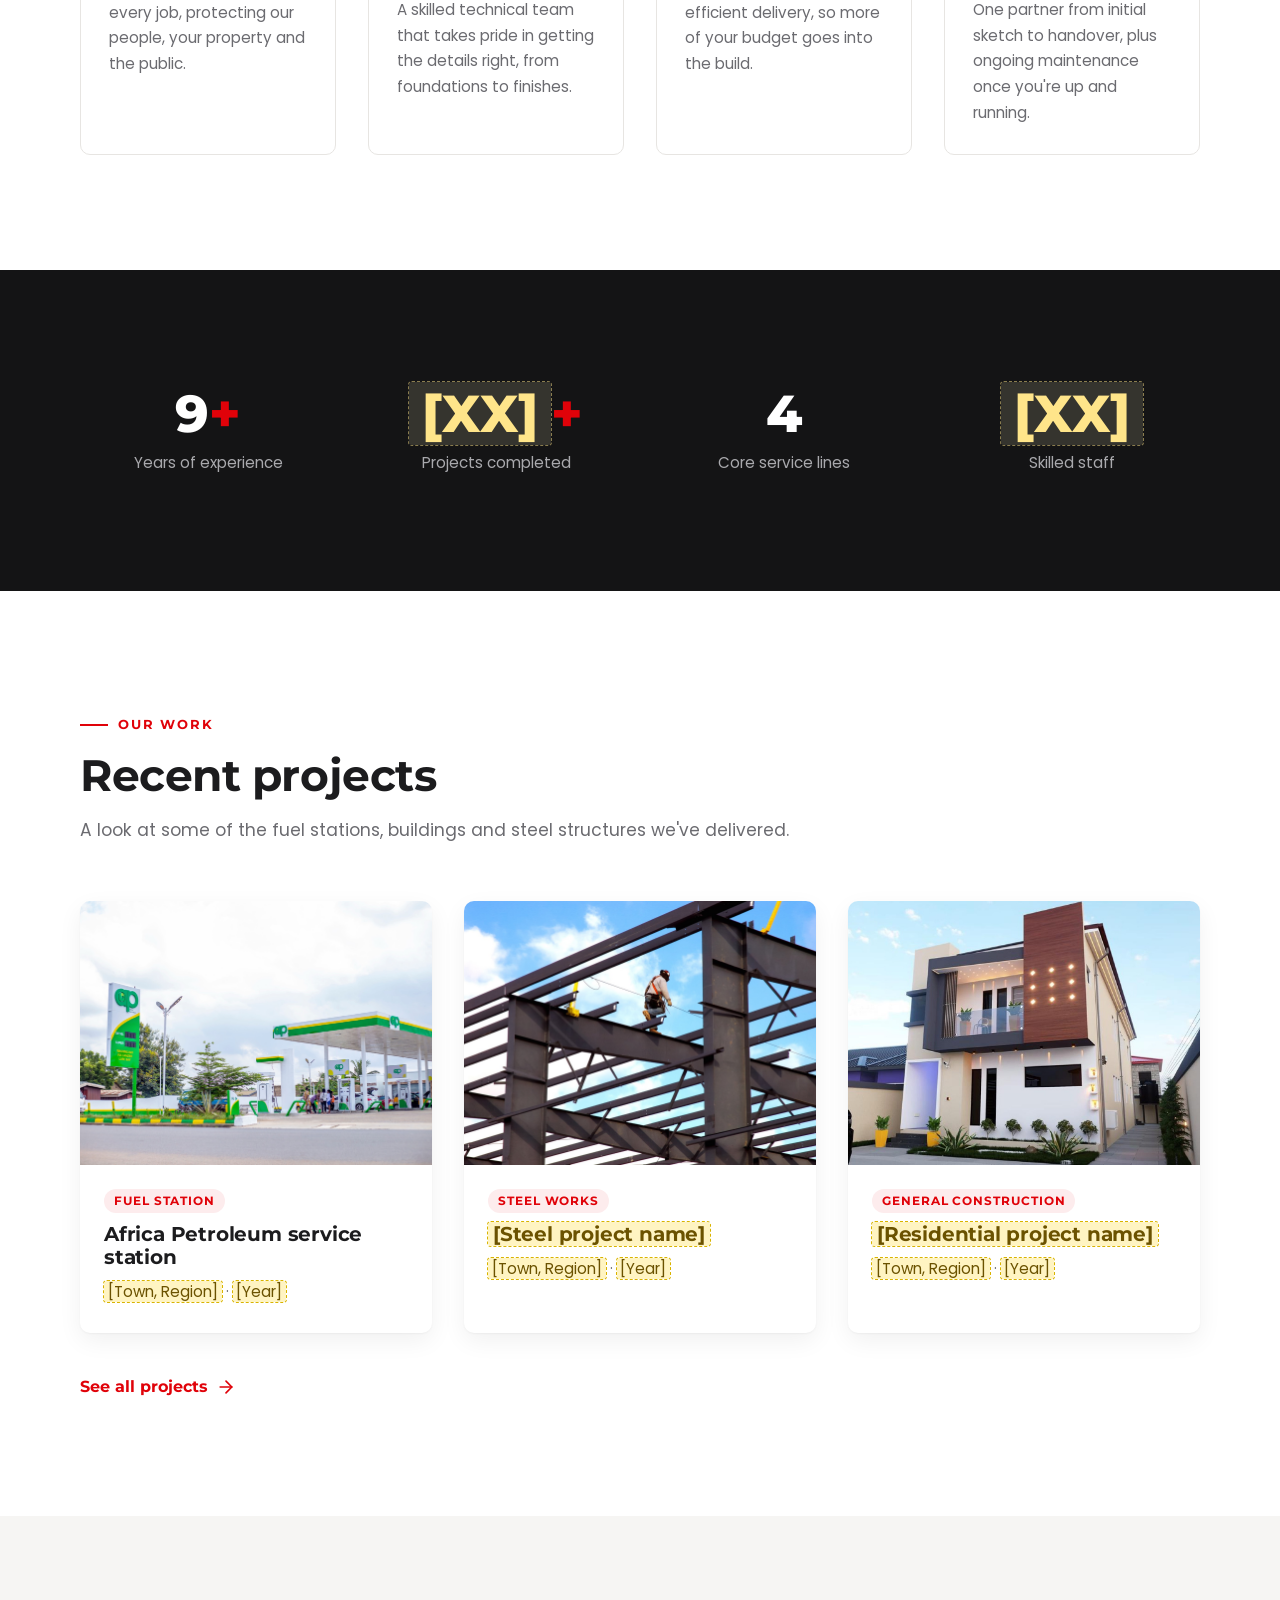
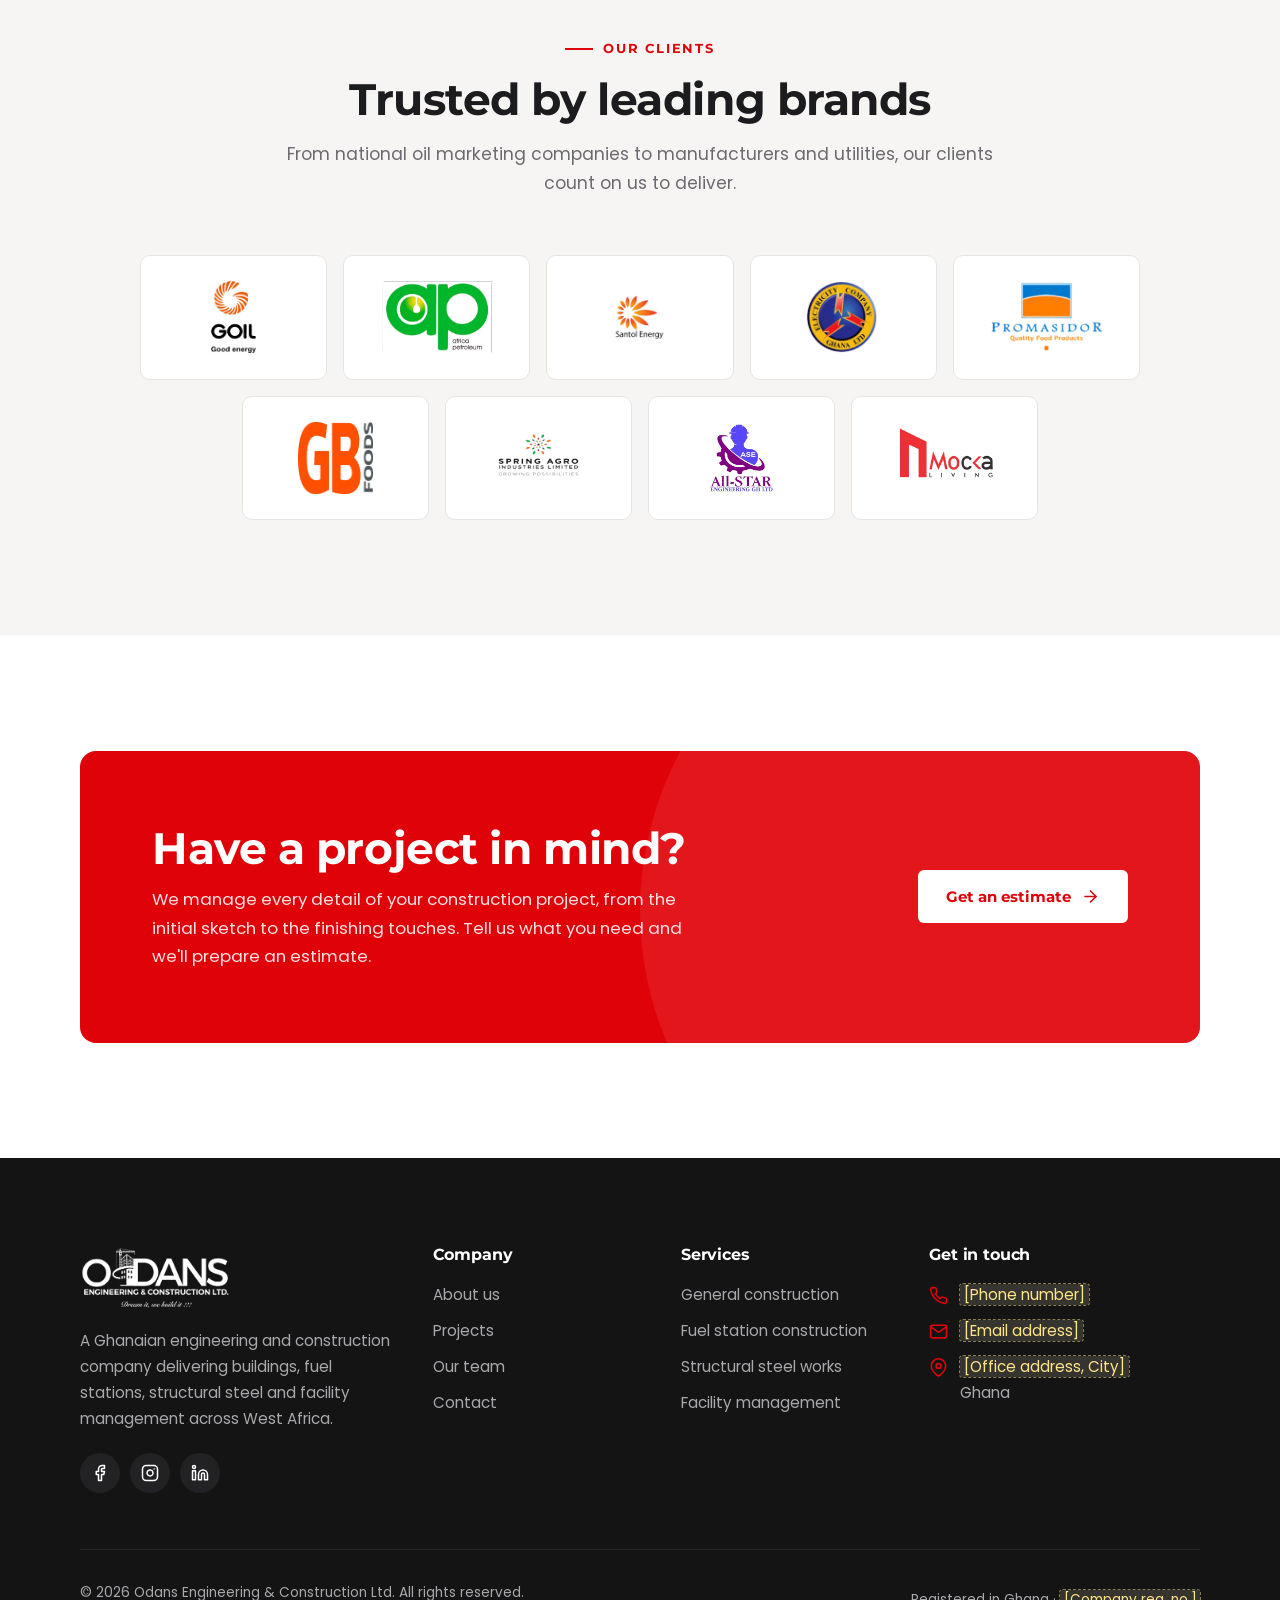
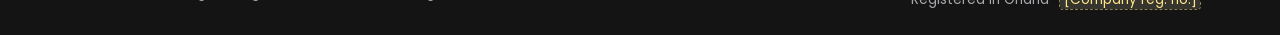
==== commit 6af725ab: "Redesign homepage hero for phones - Phone layout (<720px): photo card with badge, client logo strip," ====
--- a/index.html
+++ b/index.html
@@ -72,8 +72,9 @@
     <main id="main">
         <section class="hero">
             <div class="hero-media" aria-hidden="true">
-                <video autoplay muted loop playsinline poster="img/photos/city-poster.jpg">
-                    <source src="video/city.mp4" type="video/mp4">
+                <!-- Source is attached by main.js on screens 720px+ only, so phones never download the video -->
+                <video muted loop playsinline preload="none" poster="img/photos/city-poster.jpg">
+                    <source data-src="video/city.mp4" type="video/mp4">
                 </video>
             </div>
             <div class="hero-overlay" aria-hidden="true"></div>
@@ -91,6 +92,26 @@
                         <li><svg class="icon" aria-hidden="true"><use href="#i-check"/></svg> Structural steel fabrication</li>
                         <li><svg class="icon" aria-hidden="true"><use href="#i-check"/></svg> Skilled in-house technical team</li>
                     </ul>
+
+                    <!-- Phone-only hero extras (hidden from 720px up) -->
+                    <div class="hero-mobile">
+                        <figure class="hero-photo">
+                            <picture>
+                                <source media="(min-width: 720px)" srcset="[data-uri]">
+                                <img src="img/photos/team-on-site-mobile.jpg" alt="The Odans team in hard hats and safety vests at a completed Africa Petroleum fuel station" width="900" height="600">
+                            </picture>
+                            <figcaption class="hero-photo-badge"><strong>9+</strong><span>Years building<br>in Ghana</span></figcaption>
+                        </figure>
+                        <div class="hero-trust">
+                            <span class="hero-trust-label">Trusted by</span>
+                            <ul role="list">
+                                <li><img src="img/clients/goil.png" alt="GOIL" loading="lazy"></li>
+                                <li><img src="img/clients/ap.png" alt="Africa Petroleum" loading="lazy"></li>
+                                <li><img src="img/clients/ecg.png" alt="Electricity Company of Ghana" loading="lazy"></li>
+                                <li><img src="img/clients/santol.png" alt="Santol Energy" loading="lazy"></li>
+                            </ul>
+                        </div>
+                    </div>
                 </div>
             </div>
         </section>
--- a/style.css
+++ b/style.css
@@ -498,10 +498,27 @@
 
 .hero-media {
     z-index: -2;
+    /* Still frame shown while the video loads, or instead of it when the
+       browser blocks autoplay (e.g. iPhone Low Power Mode) */
+    background: url("img/photos/city-poster.jpg") center / cover no-repeat;
 }
 
 .hero-media video {
     object-fit: cover;
+    pointer-events: none;
+}
+
+.hero-media.no-video video {
+    display: none;
+}
+
+/* Never show Safari's native play button over the background video */
+.hero-media video::-webkit-media-controls,
+.hero-media video::-webkit-media-controls-panel,
+.hero-media video::-webkit-media-controls-overlay-play-button,
+.hero-media video::-webkit-media-controls-start-playback-button {
+    display: none !important;
+    -webkit-appearance: none;
 }
 
 .hero-overlay {
@@ -559,6 +576,165 @@
 
 .hero-badges .icon {
     color: var(--red);
+}
+
+.hero-mobile {
+    display: none;
+}
+
+/* Phone hero: no video, tighter type, full-width actions, real photo */
+@media (max-width: 719px) {
+    .hero {
+        min-height: 0;
+        align-items: flex-start;
+        padding: calc(var(--header-h) + 28px) 0 44px;
+    }
+
+    .hero-media {
+        background-position: 70% top;
+        background-size: 180% auto;
+    }
+
+    .hero-media video {
+        display: none;
+    }
+
+    .hero-overlay {
+        animation: none;
+        background:
+            radial-gradient(120% 60% at 100% 0%, rgb(255 120 120 / .28) 0%, transparent 60%),
+            linear-gradient(180deg, rgb(255 255 255 / .82) 0%, rgb(255 255 255 / .96) 32%, #fff 55%);
+    }
+
+    .hero .eyebrow {
+        font-size: clamp(.6rem, 2.75vw, .72rem);
+        letter-spacing: .09em;
+        white-space: nowrap;
+        margin-bottom: 16px;
+    }
+
+    .hero .eyebrow::before {
+        display: none;
+    }
+
+    .hero h1 {
+        font-size: clamp(2.6rem, 13vw, 3.5rem);
+        line-height: 1;
+        letter-spacing: -0.03em;
+        margin-bottom: 18px;
+    }
+
+    .hero-lead {
+        font-size: 1.02rem;
+        line-height: 1.6;
+        margin-bottom: 26px;
+    }
+
+    .hero .btn-row {
+        flex-direction: column;
+        gap: 12px;
+    }
+
+    .hero .btn-row .btn {
+        width: 100%;
+        padding-block: 16px;
+        font-size: 1rem;
+    }
+
+    .hero-badges {
+        display: none;
+    }
+
+    .hero-mobile {
+        display: block;
+        margin-top: 40px;
+    }
+
+    .hero-photo {
+        position: relative;
+        margin: 0 14px 0 0;
+        isolation: isolate;
+    }
+
+    .hero-photo::before {
+        content: "";
+        position: absolute;
+        inset: 18px -14px -14px 18px;
+        z-index: -1;
+        border-radius: 16px;
+        background: var(--red);
+    }
+
+    .hero-photo img {
+        width: 100%;
+        height: auto;
+        aspect-ratio: 4 / 3;
+        object-fit: cover;
+        border-radius: 16px;
+        box-shadow: var(--shadow-lg);
+    }
+
+    .hero-photo-badge {
+        position: absolute;
+        left: 14px;
+        bottom: -22px;
+        display: flex;
+        align-items: center;
+        gap: 10px;
+        background: #fff;
+        border-radius: 12px;
+        box-shadow: var(--shadow-lg);
+        padding: 10px 16px 10px 14px;
+        font-family: var(--font-head);
+        line-height: 1.15;
+    }
+
+    .hero-photo-badge strong {
+        font-size: 1.75rem;
+        font-weight: 800;
+        color: var(--red);
+    }
+
+    .hero-photo-badge span {
+        font-size: .78rem;
+        font-weight: 600;
+        color: var(--ink);
+    }
+
+    .hero-trust {
+        margin-top: 52px;
+        text-align: center;
+    }
+
+    .hero-trust-label {
+        display: block;
+        font: 700 .7rem var(--font-head);
+        letter-spacing: .14em;
+        text-transform: uppercase;
+        color: var(--muted);
+        margin-bottom: 14px;
+    }
+
+    .hero-trust ul {
+        list-style: none;
+        display: grid;
+        grid-template-columns: repeat(4, 1fr);
+        gap: 10px;
+        align-items: center;
+    }
+
+    .hero-trust li {
+        display: grid;
+        place-items: center;
+        height: 52px;
+    }
+
+    .hero-trust img {
+        max-height: 44px;
+        max-width: 100%;
+        width: auto;
+        object-fit: contain;
+    }
 }
 
 /* 7. Page hero (inner pages) ------------------------------------------- */
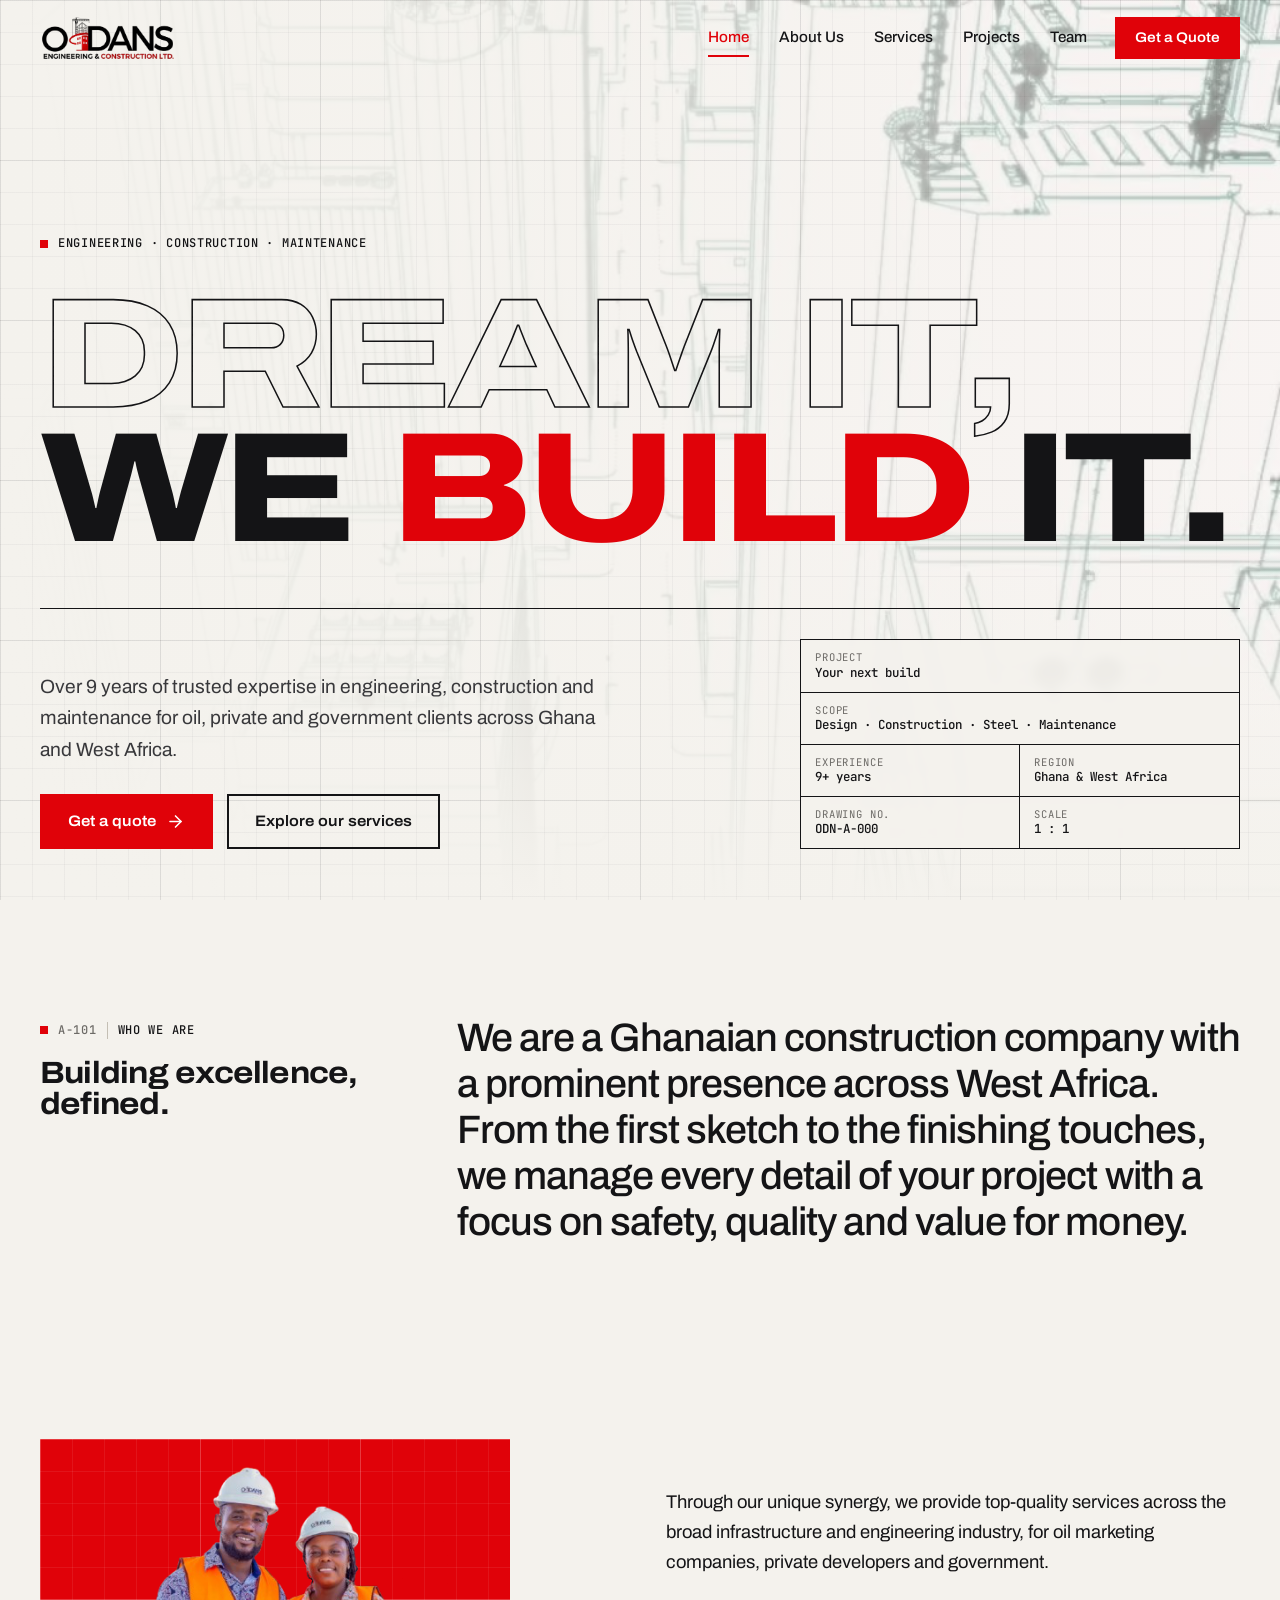
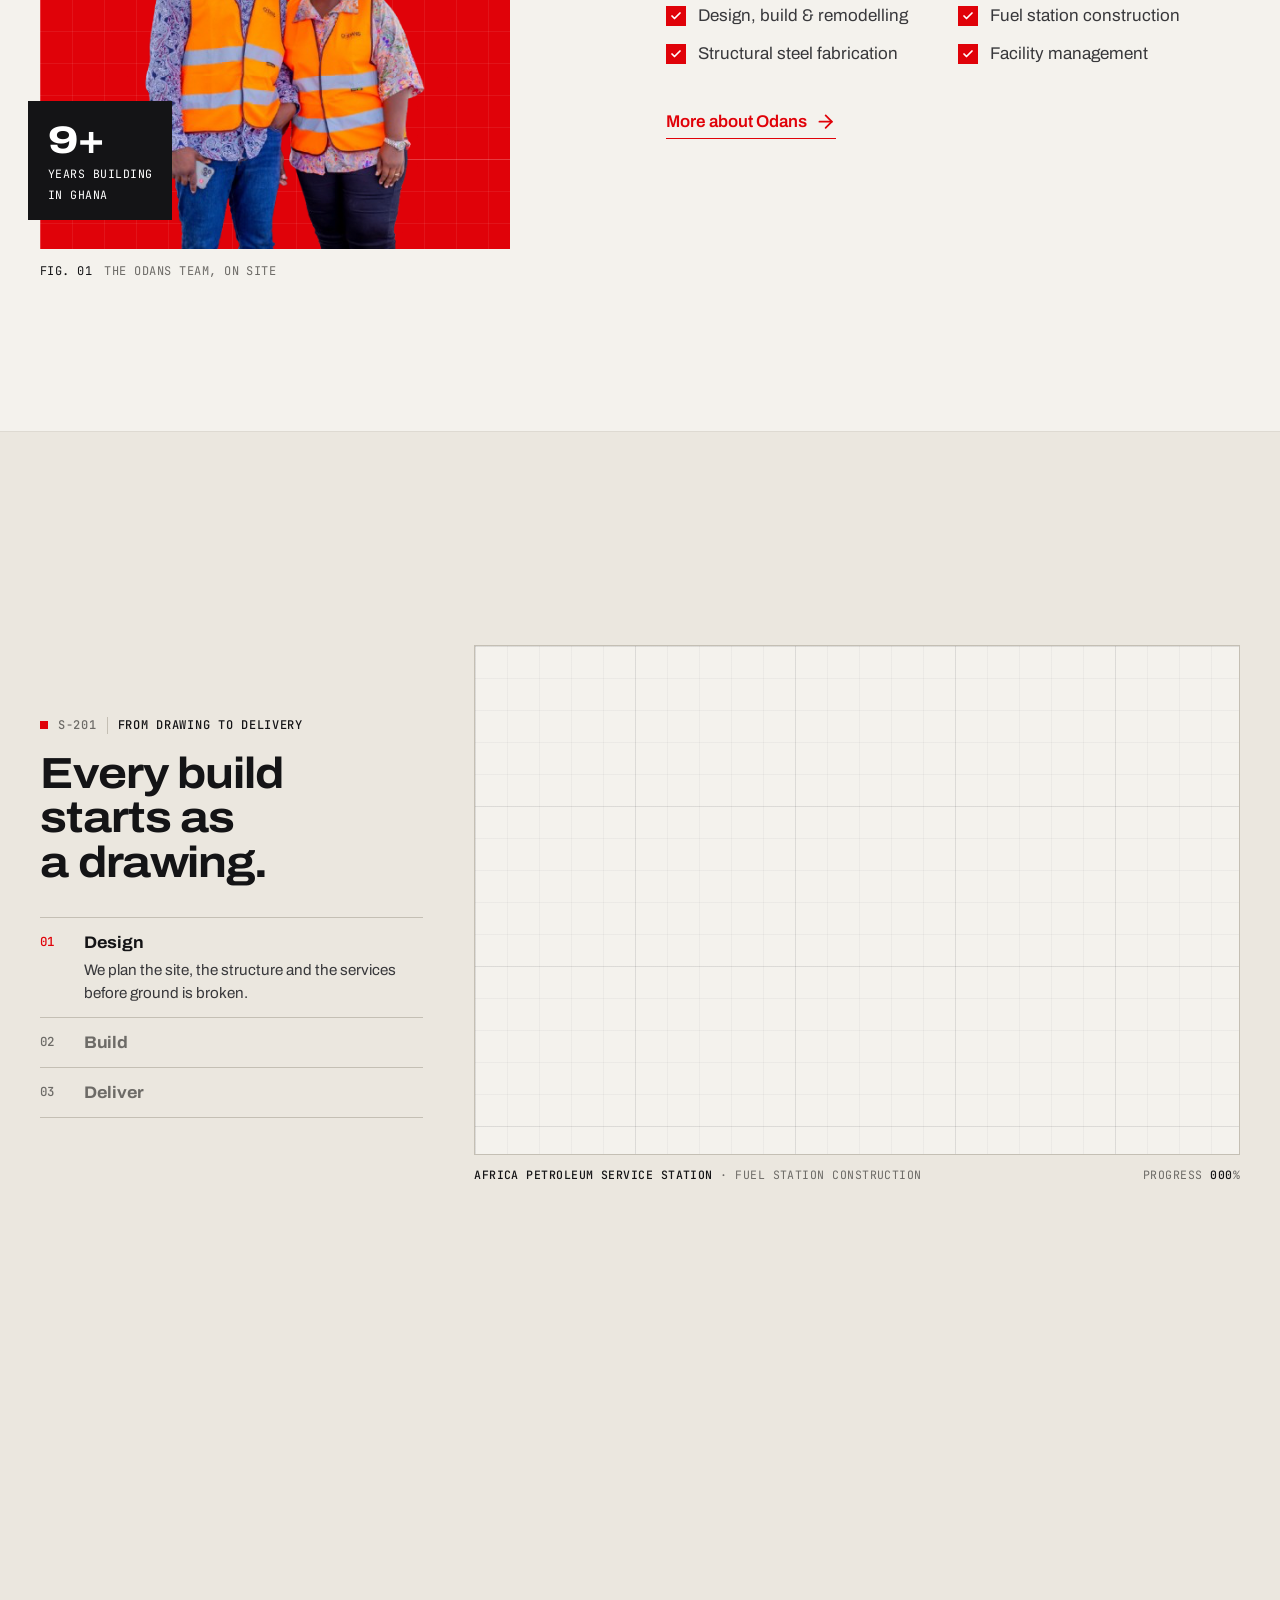
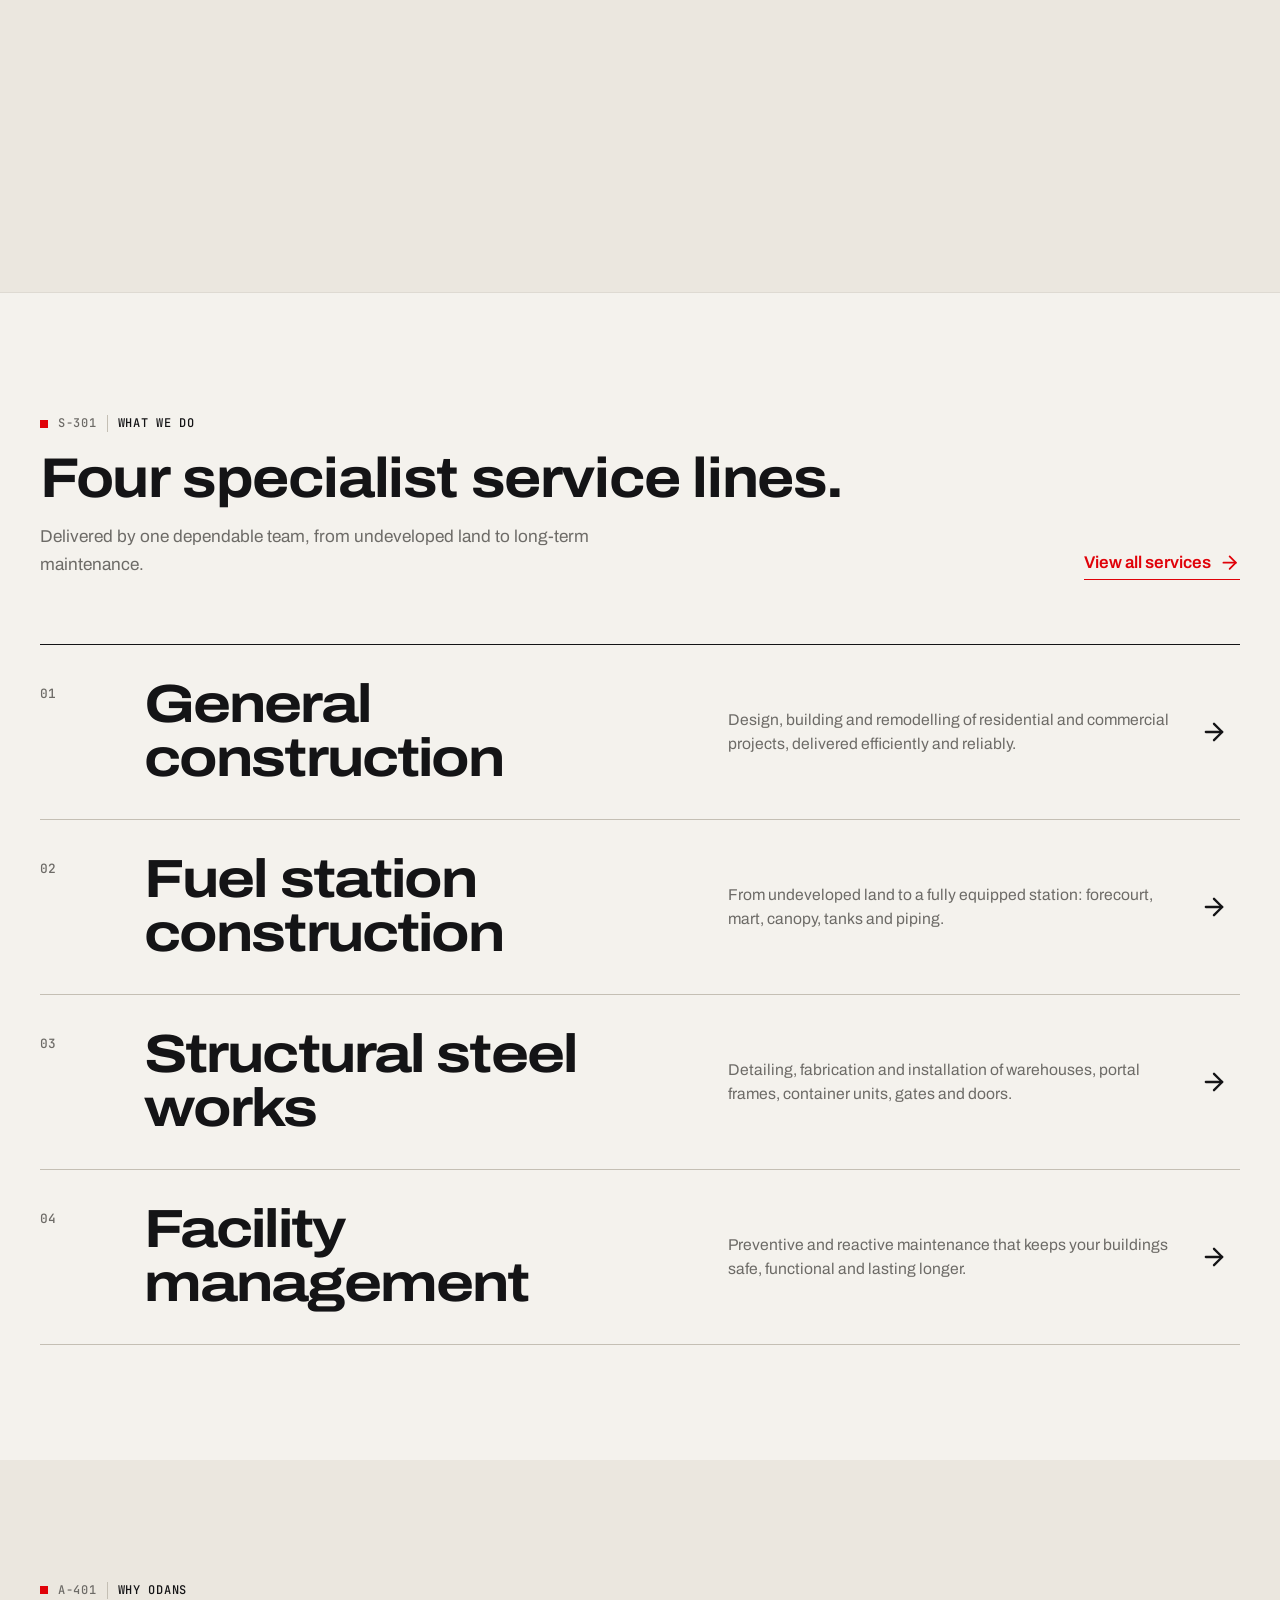
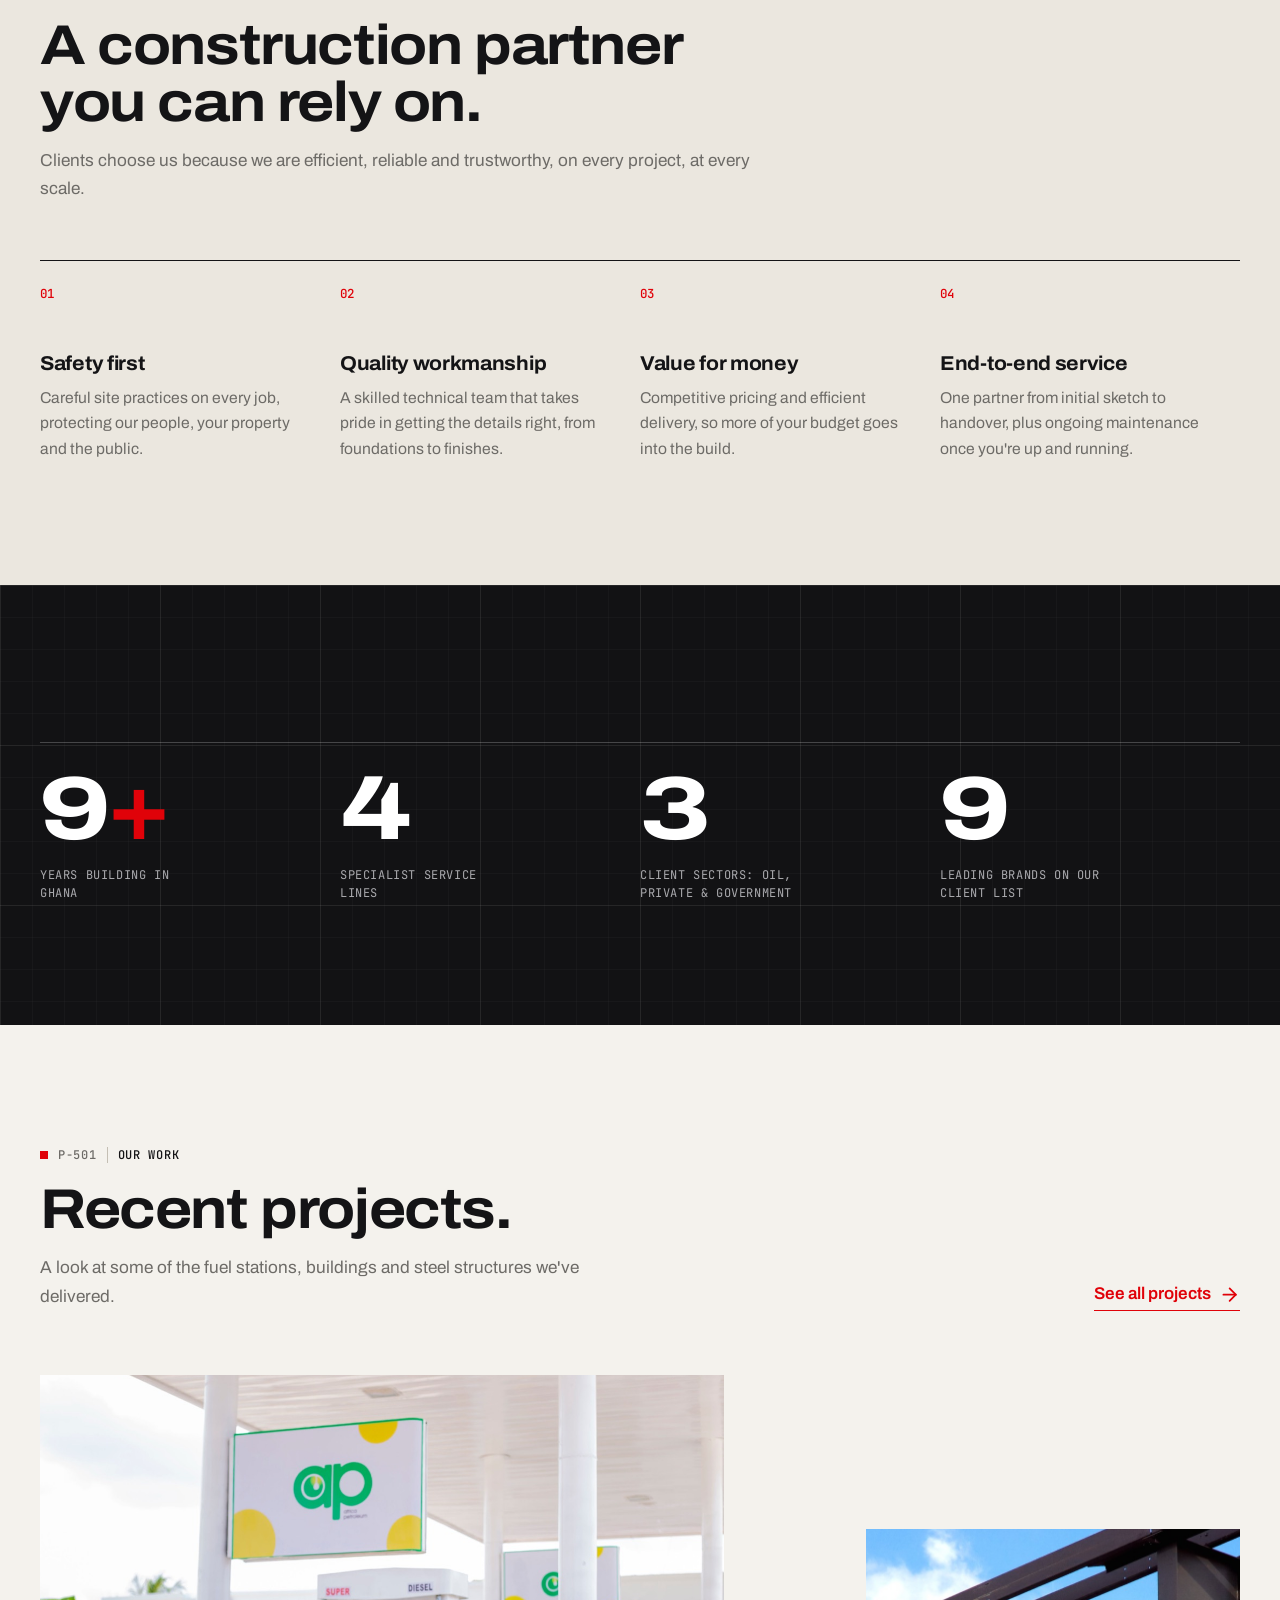
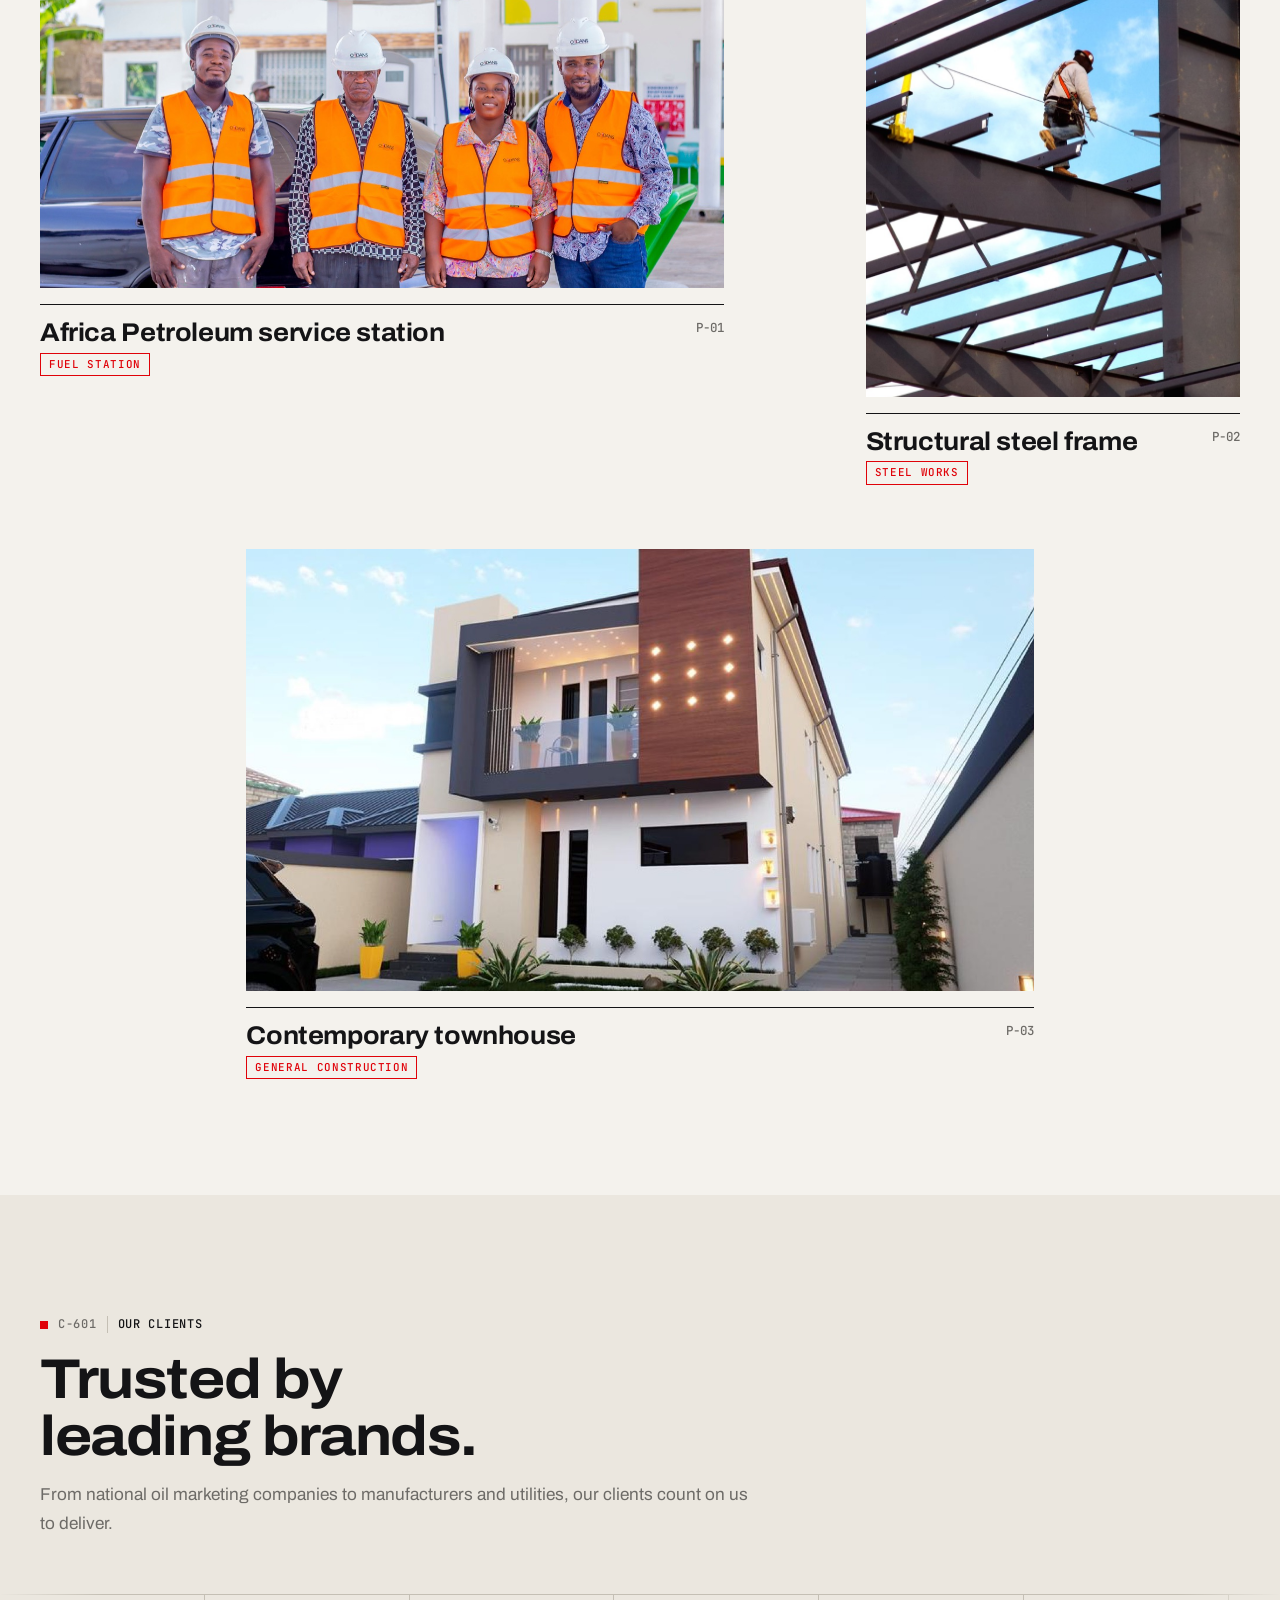
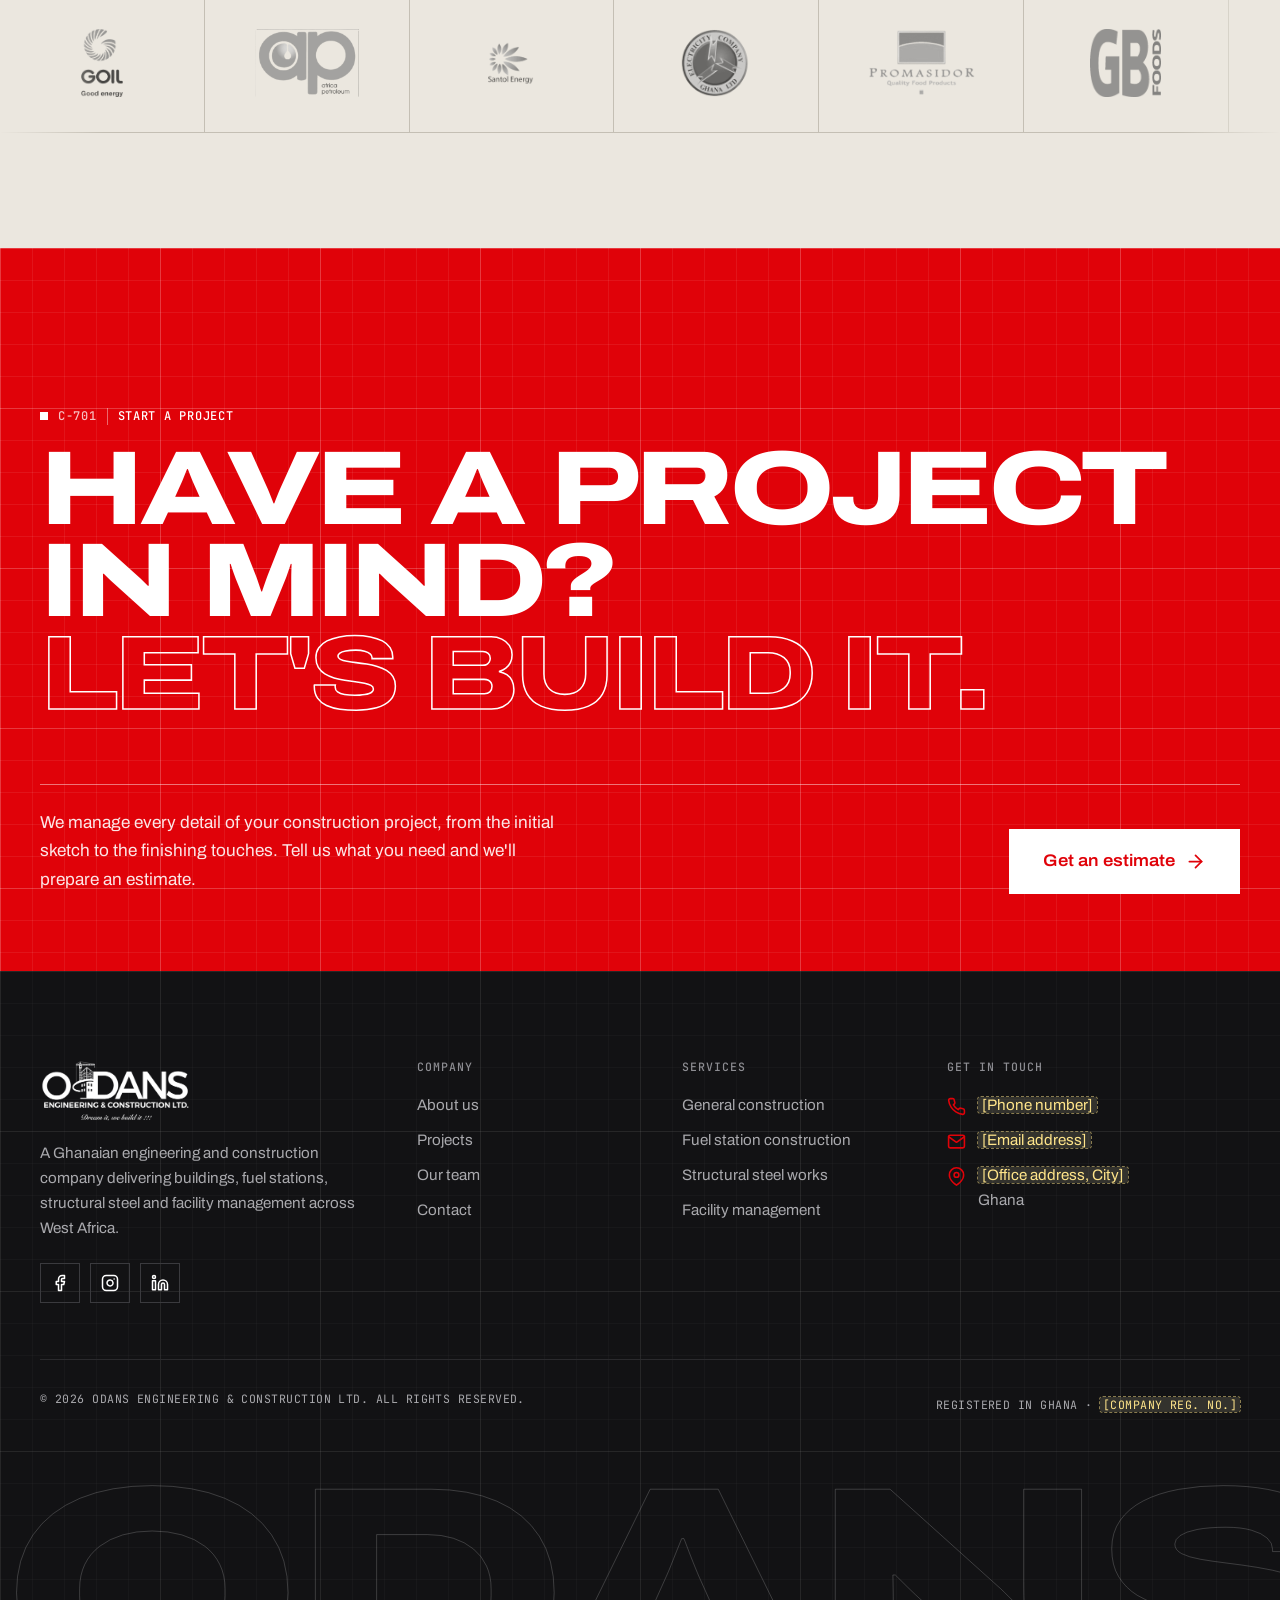
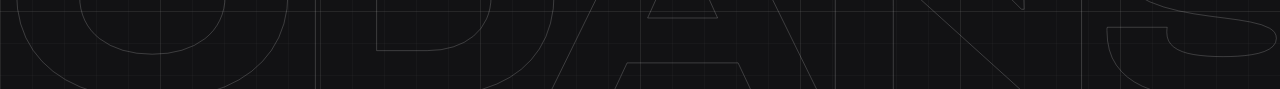
==== commit 124d5870: "Blueprint redesign: drawing-to-delivery scroll sequence, new type and motion - Archivo (wide display" ====
--- a/index.html
+++ b/index.html
@@ -15,7 +15,7 @@
     <link rel="apple-touch-icon" href="img/brand/apple-touch-icon.png">
     <link rel="preconnect" href="https://fonts.googleapis.com">
     <link rel="preconnect" href="https://fonts.gstatic.com" crossorigin>
-    <link rel="stylesheet" href="https://fonts.googleapis.com/css2?family=Montserrat:wght@600;700;800&amp;family=Poppins:wght@400;500;600&amp;display=swap">
+    <link rel="stylesheet" href="https://fonts.googleapis.com/css2?family=Archivo:wdth,wght@62..125,100..900&amp;family=JetBrains+Mono:wght@400;500&amp;display=swap">
     <link rel="stylesheet" href="style.css">
 </head>
 
@@ -70,7 +70,7 @@
     </header>
 
     <main id="main">
-        <section class="hero">
+        <section class="hero" aria-labelledby="hero-title">
             <div class="hero-media" aria-hidden="true">
                 <!-- Source is attached by main.js on screens 720px+ only, so phones never download the video -->
                 <video muted loop playsinline preload="none" poster="img/photos/city-poster.jpg">
@@ -78,21 +78,27 @@
                 </video>
             </div>
             <div class="hero-overlay" aria-hidden="true"></div>
-            <div class="container">
+            <div class="container container--wide">
                 <div class="hero-content">
                     <span class="eyebrow">Engineering &middot; Construction &middot; Maintenance</span>
-                    <h1><span class="accent">Dream</span> it,<br>we <span class="accent">build</span> it.</h1>
-                    <p class="hero-lead">Over 9 years of trusted expertise in engineering, construction and maintenance for oil, private and government clients across Ghana and West Africa.</p>
-                    <div class="btn-row">
-                        <a class="btn btn--primary" href="contact.html">Get a quote <svg class="icon" aria-hidden="true"><use href="#i-arrow"/></svg></a>
-                        <a class="btn btn--outline" href="services.html">Explore our services</a>
-                    </div>
-                    <ul class="hero-badges" role="list">
-                        <li><svg class="icon" aria-hidden="true"><use href="#i-check"/></svg> Fuel station specialists</li>
-                        <li><svg class="icon" aria-hidden="true"><use href="#i-check"/></svg> Structural steel fabrication</li>
-                        <li><svg class="icon" aria-hidden="true"><use href="#i-check"/></svg> Skilled in-house technical team</li>
-                    </ul>
-
+                    <h1 class="hero-title" id="hero-title" data-split><span class="line outline">Dream it,</span> <span class="line">we <span class="accent">build</span> it.</span></h1>
+                    <div class="hero-foot">
+                        <div>
+                            <p class="hero-lead">Over 9 years of trusted expertise in engineering, construction and maintenance for oil, private and government clients across Ghana and West Africa.</p>
+                            <div class="btn-row">
+                                <a class="btn btn--primary" href="contact.html">Get a quote <svg class="icon" aria-hidden="true"><use href="#i-arrow"/></svg></a>
+                                <a class="btn btn--outline" href="services.html">Explore our services</a>
+                            </div>
+                        </div>
+                        <dl class="title-block" aria-label="Project summary">
+                            <div class="tb-wide"><dt>Project</dt><dd>Your next build</dd></div>
+                            <div class="tb-wide"><dt>Scope</dt><dd>Design &middot; Construction &middot; Steel &middot; Maintenance</dd></div>
+                            <div><dt>Experience</dt><dd>9+ years</dd></div>
+                            <div><dt>Region</dt><dd>Ghana &amp; West Africa</dd></div>
+                            <div><dt>Drawing no.</dt><dd>ODN-A-000</dd></div>
+                            <div><dt>Scale</dt><dd>1 : 1</dd></div>
+                        </dl>
+                    </div>
                     <!-- Phone-only hero extras (hidden from 720px up) -->
                     <div class="hero-mobile">
                         <figure class="hero-photo">
@@ -116,17 +122,22 @@
             </div>
         </section>
 
-        <section class="section" aria-labelledby="about-title">
-            <div class="container split">
-                <div class="photo-frame photo-frame--cutout reveal">
-                    <img src="img/photos/founders.png" alt="Two members of the Odans team in branded hard hats and safety vests" width="408" height="612" loading="lazy">
-                    <div class="photo-badge"><strong>9+</strong><span>Years building<br>in Ghana</span></div>
-                </div>
-                <div class="reveal">
-                    <span class="eyebrow">Who we are</span>
+        <section class="section intro" aria-labelledby="about-title">
+            <div class="container container--wide intro-grid">
+                <div class="intro-head reveal">
+                    <span class="eyebrow"><span class="sheet">A-101</span>Who we are</span>
                     <h2 id="about-title">Building excellence, defined.</h2>
-                    <p class="mt-lg">We are a Ghanaian-based construction company with a prominent presence in the West African region. Through our unique synergy, we provide top-quality services across the broad infrastructure and engineering industry.</p>
-                    <p>From the first sketch to the finishing touches, we manage every detail of your project with a focus on safety, quality and value for money.</p>
+                </div>
+                <p class="intro-statement" data-scrub>We are a Ghanaian construction company with a prominent presence across West Africa. From the first sketch to the finishing touches, we manage every detail of your project with a focus on safety, quality and value for money.</p>
+                <figure class="intro-figure reveal">
+                    <div class="cutout">
+                        <img src="img/photos/founders.png" alt="Two members of the Odans team in branded hard hats and safety vests" width="408" height="612" loading="lazy">
+                    </div>
+                    <figcaption class="fig-cap"><span>Fig. 01</span> The Odans team, on site</figcaption>
+                    <div class="photo-badge" aria-hidden="true"><strong>9+</strong><span>Years building<br>in Ghana</span></div>
+                </figure>
+                <div class="intro-body reveal">
+                    <p>Through our unique synergy, we provide top-quality services across the broad infrastructure and engineering industry, for oil marketing companies, private developers and government.</p>
                     <ul class="check-list check-list--cols" role="list">
                         <li>Design, build &amp; remodelling</li>
                         <li>Fuel station construction</li>
@@ -138,141 +149,203 @@
             </div>
         </section>
 
-        <section class="section section--soft services-band" aria-labelledby="services-title">
-            <div class="container">
-                <div class="section-head section-head--center reveal">
-                    <span class="eyebrow">What we do</span>
-                    <h2 id="services-title">Our services</h2>
-                    <p>Four specialist service lines, delivered by one dependable team.</p>
-                </div>
-                <div class="grid grid--4">
-                    <a class="card service-card reveal" href="services.html#general-construction">
-                        <div class="card-media"><img src="img/photos/townhouse.jpg" alt="Modern two-storey townhouse with a timber-clad facade" loading="lazy"></div>
-                        <div class="card-body">
-                            <h3>General Construction</h3>
-                            <p>Design, building and remodelling of residential and commercial projects, delivered efficiently and reliably.</p>
-                            <span class="text-link">Learn more <svg class="icon" aria-hidden="true"><use href="#i-arrow"/></svg></span>
+        <section class="build" aria-labelledby="build-title">
+            <div class="build-track">
+                <div class="build-sticky">
+                    <div class="container container--wide build-inner">
+                        <div class="build-copy">
+                            <span class="eyebrow"><span class="sheet">S-201</span>From drawing to delivery</span>
+                            <h2 id="build-title">Every build starts as a drawing.</h2>
+                            <ol class="build-steps" role="list">
+                                <li class="is-active"><span class="num">01</span><h3>Design</h3><p>We plan the site, the structure and the services before ground is broken.</p></li>
+                                <li><span class="num">02</span><h3>Build</h3><p>Our in-house team fabricates, builds and installs every element.</p></li>
+                                <li><span class="num">03</span><h3>Deliver</h3><p>Handed over complete, safe and ready for business.</p></li>
+                            </ol>
                         </div>
+                        <figure class="build-stage">
+                            <div class="build-frame">
+                                <img src="img/photos/fuel-station.jpg" alt="The completed Africa Petroleum fuel station built by Odans, with its canopy, pumps and price sign" width="1600" height="1066" loading="lazy">
+                                <svg class="build-drawing" viewBox="0 0 1600 1066" preserveAspectRatio="xMidYMid slice" aria-hidden="true" focusable="false">
+                                <g style="--d:0.0">
+                                <path pathLength="1" d="M0 905H1600"/>
+                                <path pathLength="1" d="M0 875H710V895H0"/>
+                                <path pathLength="1" d="M710 880H800V908H712"/>
+                                <path pathLength="1" d="M800 860H1600"/>
+                                <path pathLength="1" d="M0 798L490 794M0 862H700"/>
+                                </g>
+                                <g style="--d:0.1">
+                                <path pathLength="1" d="M205 330L332 347L328 675L195 665Z"/>
+                                <path pathLength="1" d="M213 552C250 505 290 468 331 452"/>
+                                <path pathLength="1" d="M268 528H315V555H268ZM268 563H315V590H268Z"/>
+                                <path pathLength="1" d="M302 675V868M316 676V868"/>
+                                <path pathLength="1" d="M236 395a24 24 0 1 0 48 0a24 24 0 1 0-48 0M296 372V450"/>
+                                </g>
+                                <g style="--d:0.2">
+                                <path pathLength="1" d="M429 455V860M435 455V860"/>
+                                <path pathLength="1" d="M432 452L408 418M432 448L495 392"/>
+                                <path pathLength="1" d="M396 410l24 10M486 386l14-2l-6 12"/>
+                                </g>
+                                <g style="--d:0.3">
+                                <path pathLength="1" d="M868 503L1340 448L1600 520"/>
+                                <path pathLength="1" d="M868 503V555L1340 505L1600 572"/>
+                                <path pathLength="1" d="M868 528L1340 476L1600 545"/>
+                                <path pathLength="1" d="M900 556L1600 648"/>
+                                <path pathLength="1" d="M1338 462H1380V520H1338Z"/>
+                                </g>
+                                <g style="--d:0.4">
+                                <path pathLength="1" d="M1076 552V850M1094 551V850"/>
+                                <path pathLength="1" d="M1226 528V856M1248 530V856"/>
+                                <path pathLength="1" d="M1317 600V842M1332 602V842"/>
+                                <path pathLength="1" d="M1453 610V836M1471 612V836"/>
+                                <path pathLength="1" d="M1482 622V828M1498 624V828"/>
+                                </g>
+                                <g style="--d:0.5">
+                                <path pathLength="1" d="M800 626H910V652H800Z"/>
+                                <path pathLength="1" d="M898 598H955V852H898"/>
+                                <path pathLength="1" d="M1016 645V840"/>
+                                </g>
+                                <g style="--d:0.6">
+                                <path pathLength="1" d="M808 692H872V855H808Z"/>
+                                <path pathLength="1" d="M1130 716H1198V842H1130Z"/>
+                                <path pathLength="1" d="M1368 718H1422V832H1368Z"/>
+                                <path pathLength="1" d="M1518 725H1574V828H1518Z"/>
+                                <path pathLength="1" d="M1092 640H1176V702H1092ZM1328 660H1406V715H1328ZM1496 675H1562V722H1496Z"/>
+                                <path pathLength="1" d="M1200 705L1600 690"/>
+                                </g>
+                                </svg>
+                                <svg class="build-dims" viewBox="0 0 1600 1066" preserveAspectRatio="xMidYMid slice" aria-hidden="true" focusable="false">
+                                    <path pathLength="1" d="M868 405H1596M868 388V422M1596 388V422"/>
+                                    <path pathLength="1" d="M168 330V868M150 330H186M150 868H186"/>
+                                </svg>
+                                <span class="build-scan" aria-hidden="true"></span>
+                                <ul class="build-labels" role="list" aria-hidden="true">
+                                    <li style="--x:77%;--y:34.5%">Canopy</li>
+                                    <li style="--x:10.5%;--y:28%">Price pylon</li>
+                                    <li style="--x:72.75%;--y:64%">Pump island</li>
+                                    <li style="--x:62%;--y:83.5%">Forecourt</li>
+                                </ul>
+                            </div>
+                            <figcaption class="build-caption"><span><b>Africa Petroleum service station</b> &middot; Fuel station construction</span><span>Progress <b data-progress>100</b>%</span></figcaption>
+                        </figure>
+                    </div>
+                </div>
+            </div>
+        </section>
+
+        <section class="section services-index" aria-labelledby="services-title">
+            <div class="container container--wide">
+                <div class="head-row">
+                    <div class="reveal">
+                        <span class="eyebrow"><span class="sheet">S-301</span>What we do</span>
+                        <h2 id="services-title" data-split>Four specialist service lines.</h2>
+                        <p>Delivered by one dependable team, from undeveloped land to long-term maintenance.</p>
+                    </div>
+                    <a class="text-link reveal" href="services.html">View all services <svg class="icon" aria-hidden="true"><use href="#i-arrow"/></svg></a>
+                </div>
+                <ol class="svc" role="list">
+                    <li class="reveal"><a class="svc-row" href="services.html#general-construction" data-preview="0">
+                        <span class="svc-num">01</span>
+                        <span class="svc-title">General construction</span>
+                        <span class="svc-desc">Design, building and remodelling of residential and commercial projects, delivered efficiently and reliably.</span>
+                        <span class="svc-thumb"><img src="img/photos/townhouse.jpg" alt="" loading="lazy"></span>
+                        <svg class="icon svc-arrow" aria-hidden="true"><use href="#i-arrow"/></svg>
+                    </a></li>
+                    <li class="reveal"><a class="svc-row" href="services.html#fuel-stations" data-preview="1">
+                        <span class="svc-num">02</span>
+                        <span class="svc-title">Fuel station construction</span>
+                        <span class="svc-desc">From undeveloped land to a fully equipped station: forecourt, mart, canopy, tanks and piping.</span>
+                        <span class="svc-thumb"><img src="img/photos/fuel-station.jpg" alt="" loading="lazy"></span>
+                        <svg class="icon svc-arrow" aria-hidden="true"><use href="#i-arrow"/></svg>
+                    </a></li>
+                    <li class="reveal"><a class="svc-row" href="services.html#steel-works" data-preview="2">
+                        <span class="svc-num">03</span>
+                        <span class="svc-title">Structural steel works</span>
+                        <span class="svc-desc">Detailing, fabrication and installation of warehouses, portal frames, container units, gates and doors.</span>
+                        <span class="svc-thumb"><img src="img/photos/steel-structure.jpg" alt="" loading="lazy"></span>
+                        <svg class="icon svc-arrow" aria-hidden="true"><use href="#i-arrow"/></svg>
+                    </a></li>
+                    <li class="reveal"><a class="svc-row" href="services.html#facility-management" data-preview="3">
+                        <span class="svc-num">04</span>
+                        <span class="svc-title">Facility management</span>
+                        <span class="svc-desc">Preventive and reactive maintenance that keeps your buildings safe, functional and lasting longer.</span>
+                        <span class="svc-thumb"><img src="img/photos/team-on-site.jpg" alt="" loading="lazy"></span>
+                        <svg class="icon svc-arrow" aria-hidden="true"><use href="#i-arrow"/></svg>
+                    </a></li>
+                </ol>
+            </div>
+            <div class="svc-preview" aria-hidden="true">
+                <img src="img/photos/townhouse.jpg" alt="" loading="lazy">
+                <img src="img/photos/fuel-station.jpg" alt="" loading="lazy">
+                <img src="img/photos/steel-structure.jpg" alt="" loading="lazy">
+                <img src="img/photos/team-on-site.jpg" alt="" loading="lazy">
+            </div>
+        </section>
+
+        <section class="section section--soft" aria-labelledby="why-title">
+            <div class="container container--wide">
+                <div class="section-head reveal">
+                    <span class="eyebrow"><span class="sheet">A-401</span>Why Odans</span>
+                    <h2 id="why-title" data-split>A construction partner you can rely on.</h2>
+                    <p>Clients choose us because we are efficient, reliable and trustworthy, on every project, at every scale.</p>
+                </div>
+                <ol class="spec" role="list">
+                    <li class="reveal"><span class="num">01</span><h3>Safety first</h3><p>Careful site practices on every job, protecting our people, your property and the public.</p></li>
+                    <li class="reveal"><span class="num">02</span><h3>Quality workmanship</h3><p>A skilled technical team that takes pride in getting the details right, from foundations to finishes.</p></li>
+                    <li class="reveal"><span class="num">03</span><h3>Value for money</h3><p>Competitive pricing and efficient delivery, so more of your budget goes into the build.</p></li>
+                    <li class="reveal"><span class="num">04</span><h3>End-to-end service</h3><p>One partner from initial sketch to handover, plus ongoing maintenance once you're up and running.</p></li>
+                </ol>
+            </div>
+        </section>
+
+        <section class="section section--dark" aria-label="Odans in numbers">
+            <div class="container container--wide">
+                <span class="eyebrow reveal"><span class="sheet">A-402</span>Odans in numbers</span>
+                <div class="stats">
+                    <div class="stat reveal"><strong><span data-count="9">9</span><span class="accent">+</span></strong><span>Years building in Ghana</span></div>
+                    <div class="stat reveal"><strong><span data-count="4">4</span></strong><span>Specialist service lines</span></div>
+                    <div class="stat reveal"><strong><span data-count="3">3</span></strong><span>Client sectors: oil, private &amp; government</span></div>
+                    <div class="stat reveal"><strong><span data-count="9">9</span></strong><span>Leading brands on our client list</span></div>
+                </div>
+            </div>
+        </section>
+
+        <section class="section" aria-labelledby="projects-title">
+            <div class="container container--wide">
+                <div class="head-row">
+                    <div class="reveal">
+                        <span class="eyebrow"><span class="sheet">P-501</span>Our work</span>
+                        <h2 id="projects-title" data-split>Recent projects.</h2>
+                        <p>A look at some of the fuel stations, buildings and steel structures we've delivered.</p>
+                    </div>
+                    <a class="text-link reveal" href="projects.html">See all projects <svg class="icon" aria-hidden="true"><use href="#i-arrow"/></svg></a>
+                </div>
+                <div class="work-grid">
+                    <a class="work-item reveal reveal--clip" href="projects.html">
+                        <div class="work-media"><img src="img/photos/team-on-site.jpg" alt="The Odans team at the completed Africa Petroleum service station" loading="lazy" data-parallax></div>
+                        <div class="work-meta"><h3>Africa Petroleum service station</h3><span class="work-idx">P-01</span><span class="tag">Fuel station</span></div>
                     </a>
-                    <a class="card service-card reveal" href="services.html#fuel-stations">
-                        <div class="card-media"><img src="img/photos/fuel-station.jpg" alt="Completed Africa Petroleum fuel station with canopy and pumps" loading="lazy"></div>
-                        <div class="card-body">
-                            <h3>Fuel Station Construction</h3>
-                            <p>From undeveloped land to a fully equipped station: forecourt, mart, canopy, tanks and piping.</p>
-                            <span class="text-link">Learn more <svg class="icon" aria-hidden="true"><use href="#i-arrow"/></svg></span>
-                        </div>
+                    <a class="work-item reveal reveal--clip" href="projects.html">
+                        <div class="work-media"><img src="img/photos/steel-structure.jpg" alt="Steel portal frame under construction, with a worker on the beams" loading="lazy" data-parallax></div>
+                        <div class="work-meta"><h3>Structural steel frame</h3><span class="work-idx">P-02</span><span class="tag">Steel works</span></div>
                     </a>
-                    <a class="card service-card reveal" href="services.html#steel-works">
-                        <div class="card-media"><img src="img/photos/steel-structure.jpg" alt="Worker installing roof beams on a structural steel frame" loading="lazy"></div>
-                        <div class="card-body">
-                            <h3>Structural Steel Works</h3>
-                            <p>Detailing, fabrication and installation of warehouses, portal frames, container units, gates and doors.</p>
-                            <span class="text-link">Learn more <svg class="icon" aria-hidden="true"><use href="#i-arrow"/></svg></span>
-                        </div>
+                    <a class="work-item reveal reveal--clip" href="projects.html">
+                        <div class="work-media"><img src="img/photos/townhouse.jpg" alt="Modern two-storey townhouse with a timber-clad facade" loading="lazy" data-parallax></div>
+                        <div class="work-meta"><h3>Contemporary townhouse</h3><span class="work-idx">P-03</span><span class="tag">General construction</span></div>
                     </a>
-                    <a class="card service-card reveal" href="services.html#facility-management">
-                        <div class="card-media"><img src="img/photos/team-on-site.jpg" alt="Odans team in safety vests and hard hats at a fuel station" loading="lazy"></div>
-                        <div class="card-body">
-                            <h3>Facility Management</h3>
-                            <p>Preventive and reactive maintenance that keeps your buildings safe, functional and lasting longer.</p>
-                            <span class="text-link">Learn more <svg class="icon" aria-hidden="true"><use href="#i-arrow"/></svg></span>
-                        </div>
-                    </a>
-                </div>
-                <div class="section-foot reveal">
-                    <a class="btn btn--light" href="services.html">View all services <svg class="icon" aria-hidden="true"><use href="#i-arrow"/></svg></a>
-                </div>
-            </div>
-        </section>
-
-        <section class="section" aria-labelledby="why-title">
-            <div class="container">
+                </div>
+            </div>
+        </section>
+
+        <section class="section section--soft clients-band" aria-labelledby="clients-title">
+            <div class="container container--wide">
                 <div class="section-head reveal">
-                    <span class="eyebrow">Why Odans</span>
-                    <h2 id="why-title">A construction partner you can rely on</h2>
-                    <p>Clients choose us because we are efficient, reliable and trustworthy, on every project, at every scale.</p>
-                </div>
-                <div class="grid grid--4">
-                    <div class="feature reveal">
-                        <div class="feature-icon"><svg class="icon" aria-hidden="true"><use href="#i-shield"/></svg></div>
-                        <h3>Safety first</h3>
-                        <p>Careful site practices on every job, protecting our people, your property and the public.</p>
-                    </div>
-                    <div class="feature reveal">
-                        <div class="feature-icon"><svg class="icon" aria-hidden="true"><use href="#i-award"/></svg></div>
-                        <h3>Quality workmanship</h3>
-                        <p>A skilled technical team that takes pride in getting the details right, from foundations to finishes.</p>
-                    </div>
-                    <div class="feature reveal">
-                        <div class="feature-icon"><svg class="icon" aria-hidden="true"><use href="#i-tool"/></svg></div>
-                        <h3>Value for money</h3>
-                        <p>Competitive pricing and efficient delivery, so more of your budget goes into the build.</p>
-                    </div>
-                    <div class="feature reveal">
-                        <div class="feature-icon"><svg class="icon" aria-hidden="true"><use href="#i-layers"/></svg></div>
-                        <h3>End-to-end service</h3>
-                        <p>One partner from initial sketch to handover, plus ongoing maintenance once you're up and running.</p>
-                    </div>
-                </div>
-            </div>
-        </section>
-
-        <section class="section section--dark" aria-label="Odans in numbers">
-            <div class="container">
-                <div class="stats">
-                    <div class="stat reveal"><strong>9<span class="accent">+</span></strong><span>Years of experience</span></div>
-                    <div class="stat reveal"><strong><span class="ph">[XX]</span><span class="accent">+</span></strong><span>Projects completed</span></div>
-                    <div class="stat reveal"><strong>4</strong><span>Core service lines</span></div>
-                    <div class="stat reveal"><strong><span class="ph">[XX]</span></strong><span>Skilled staff</span></div>
-                </div>
-            </div>
-        </section>
-
-        <section class="section" aria-labelledby="projects-title">
-            <div class="container">
-                <div class="section-head reveal">
-                    <span class="eyebrow">Our work</span>
-                    <h2 id="projects-title">Recent projects</h2>
-                    <p>A look at some of the fuel stations, buildings and steel structures we've delivered.</p>
-                </div>
-                <div class="grid grid--3">
-                    <a class="card reveal" href="projects.html">
-                        <div class="card-media"><img src="img/photos/fuel-station.jpg" alt="Africa Petroleum fuel station built by Odans" loading="lazy"></div>
-                        <div class="card-body">
-                            <span class="tag">Fuel station</span>
-                            <h3>Africa Petroleum service station</h3>
-                            <p><span class="ph">[Town, Region]</span> &middot; <span class="ph">[Year]</span></p>
-                        </div>
-                    </a>
-                    <a class="card reveal" href="projects.html">
-                        <div class="card-media"><img src="img/photos/steel-structure.jpg" alt="Steel portal frame under construction" loading="lazy"></div>
-                        <div class="card-body">
-                            <span class="tag">Steel works</span>
-                            <h3><span class="ph">[Steel project name]</span></h3>
-                            <p><span class="ph">[Town, Region]</span> &middot; <span class="ph">[Year]</span></p>
-                        </div>
-                    </a>
-                    <a class="card reveal" href="projects.html">
-                        <div class="card-media"><img src="img/photos/townhouse.jpg" alt="Modern two-storey townhouse" loading="lazy"></div>
-                        <div class="card-body">
-                            <span class="tag">General construction</span>
-                            <h3><span class="ph">[Residential project name]</span></h3>
-                            <p><span class="ph">[Town, Region]</span> &middot; <span class="ph">[Year]</span></p>
-                        </div>
-                    </a>
-                </div>
-                <p class="mt-lg reveal"><a class="text-link" href="projects.html">See all projects <svg class="icon" aria-hidden="true"><use href="#i-arrow"/></svg></a></p>
-            </div>
-        </section>
-
-        <section class="section section--soft" aria-labelledby="clients-title">
-            <div class="container">
-                <div class="section-head section-head--center reveal">
-                    <span class="eyebrow">Our clients</span>
-                    <h2 id="clients-title">Trusted by leading brands</h2>
+                    <span class="eyebrow"><span class="sheet">C-601</span>Our clients</span>
+                    <h2 id="clients-title" data-split>Trusted by leading brands.</h2>
                     <p>From national oil marketing companies to manufacturers and utilities, our clients count on us to deliver.</p>
                 </div>
-                <ul class="clients reveal" role="list">
+            </div>
+            <div class="marquee reveal">
+                <ul class="marquee-track" role="list">
                     <li><img src="img/clients/goil.png" alt="GOIL" loading="lazy"></li>
                     <li><img src="img/clients/ap.png" alt="Africa Petroleum (AP)" loading="lazy"></li>
                     <li><img src="img/clients/santol.png" alt="Santol Energy" loading="lazy"></li>
@@ -283,17 +356,27 @@
                     <li><img src="img/clients/allstar.png" alt="All-Star Engineering GH" loading="lazy"></li>
                     <li><img src="img/clients/mocka.png" alt="Mocka Living" loading="lazy"></li>
                 </ul>
-            </div>
-        </section>
-
-        <section class="cta">
-            <div class="container">
-                <div class="cta-box reveal">
-                    <div>
-                        <h2>Have a project in mind?</h2>
-                        <p>We manage every detail of your construction project, from the initial sketch to the finishing touches. Tell us what you need and we'll prepare an estimate.</p>
-                    </div>
-                    <a class="btn btn--light" href="contact.html">Get an estimate <svg class="icon" aria-hidden="true"><use href="#i-arrow"/></svg></a>
+                <ul class="marquee-track" role="list" aria-hidden="true">
+                    <li><img src="img/clients/goil.png" alt="" loading="lazy"></li>
+                    <li><img src="img/clients/ap.png" alt="" loading="lazy"></li>
+                    <li><img src="img/clients/santol.png" alt="" loading="lazy"></li>
+                    <li><img src="img/clients/ecg.png" alt="" loading="lazy"></li>
+                    <li><img src="img/clients/promasidor.png" alt="" loading="lazy"></li>
+                    <li><img src="img/clients/gb-foods.png" alt="" loading="lazy"></li>
+                    <li><img src="img/clients/spring-agro.png" alt="" loading="lazy"></li>
+                    <li><img src="img/clients/allstar.png" alt="" loading="lazy"></li>
+                    <li><img src="img/clients/mocka.png" alt="" loading="lazy"></li>
+                </ul>
+            </div>
+        </section>
+
+        <section class="cta-xl" aria-labelledby="cta-title">
+            <div class="container container--wide">
+                <span class="eyebrow reveal"><span class="sheet">C-701</span>Start a project</span>
+                <h2 class="cta-title" id="cta-title" data-split>Have a project in mind? <span class="outline">Let's build it.</span></h2>
+                <div class="cta-row reveal">
+                    <p>We manage every detail of your construction project, from the initial sketch to the finishing touches. Tell us what you need and we'll prepare an estimate.</p>
+                    <a class="btn btn--light btn--lg" href="contact.html">Get an estimate <svg class="icon" aria-hidden="true"><use href="#i-arrow"/></svg></a>
                 </div>
             </div>
         </section>
--- a/style.css
+++ b/style.css
@@ -1,7 +1,7 @@
 /* ==========================================================================
    Odans Engineering & Construction — site styles
    --------------------------------------------------------------------------
-   1. Tokens          6. Home hero        11. Projects
+   1. Tokens          6. Home             11. Projects
    2. Base            7. Page hero        12. Team
    3. Layout          8. Cards & grids    13. Contact & form
    4. Buttons         9. Stats & CTA      14. Footer
@@ -12,23 +12,44 @@
 :root {
     --red: #e00209;
     --red-dark: #b30007;
-    --red-tint: #fdeced;
-    --ink: #1c1c1e;
-    --text: #3d3d3f;
-    --muted: #6b6b70;
-    --line: #e7e5e2;
-    --bg: #ffffff;
-    --bg-soft: #f6f5f3;
-    --dark: #141415;
-    --dark-2: #222224;
-
-    --font-head: "Montserrat", system-ui, sans-serif;
-    --font-body: "Poppins", system-ui, sans-serif;
-
-    --radius: 10px;
-    --radius-sm: 6px;
-    --shadow: 0 1px 2px rgb(0 0 0 / .04), 0 8px 24px rgb(0 0 0 / .06);
-    --shadow-lg: 0 2px 4px rgb(0 0 0 / .05), 0 20px 48px rgb(0 0 0 / .10);
+    --red-tint: #fbe3e1;
+    --ink: #141416;
+    --text: #38383b;
+    --muted: #6d6b67;
+    --line: #dedad2;
+    --line-strong: #c4bfb4;
+    --bg: #f4f2ed;
+    --bg-soft: #ebe7df;
+    --dark: #121214;
+    --dark-2: #1d1d20;
+
+    --font-head: "Archivo", system-ui, sans-serif;
+    --font-body: "Archivo", system-ui, sans-serif;
+    --font-mono: "JetBrains Mono", ui-monospace, "SFMono-Regular", Menlo, monospace;
+
+    --radius: 0px;
+    --radius-sm: 0px;
+    --shadow: 0 1px 2px rgb(0 0 0 / .04);
+    --shadow-lg: 0 2px 4px rgb(0 0 0 / .05), 0 18px 40px rgb(0 0 0 / .10);
+    --ease: cubic-bezier(.16, 1, .3, 1);
+
+    /* Blueprint grid: fine 32px squares inside heavier 160px squares */
+    --bp-size: 160px 160px, 160px 160px, 32px 32px, 32px 32px;
+    --bp:
+        linear-gradient(rgb(20 20 22 / .07) 1px, transparent 1px),
+        linear-gradient(90deg, rgb(20 20 22 / .07) 1px, transparent 1px),
+        linear-gradient(rgb(20 20 22 / .035) 1px, transparent 1px),
+        linear-gradient(90deg, rgb(20 20 22 / .035) 1px, transparent 1px);
+    --bp-light:
+        linear-gradient(rgb(255 255 255 / .16) 1px, transparent 1px),
+        linear-gradient(90deg, rgb(255 255 255 / .16) 1px, transparent 1px),
+        linear-gradient(rgb(255 255 255 / .07) 1px, transparent 1px),
+        linear-gradient(90deg, rgb(255 255 255 / .07) 1px, transparent 1px);
+    --bp-dark:
+        linear-gradient(rgb(255 255 255 / .06) 1px, transparent 1px),
+        linear-gradient(90deg, rgb(255 255 255 / .06) 1px, transparent 1px),
+        linear-gradient(rgb(255 255 255 / .025) 1px, transparent 1px),
+        linear-gradient(90deg, rgb(255 255 255 / .025) 1px, transparent 1px);
 
     --header-h: 76px;
     --gutter: clamp(16px, 4vw, 40px);
@@ -55,8 +76,8 @@
 
 body {
     font-family: var(--font-body);
-    font-size: 1rem;
-    line-height: 1.7;
+    font-size: 1.0625rem;
+    line-height: 1.65;
     color: var(--text);
     background: var(--bg);
     overflow-x: hidden;
@@ -80,22 +101,60 @@
 h4 {
     font-family: var(--font-head);
     color: var(--ink);
-    line-height: 1.15;
+    line-height: 1.08;
     font-weight: 700;
-    letter-spacing: -0.01em;
+    font-stretch: 112%;
+    letter-spacing: -0.025em;
+    text-wrap: balance;
 }
 
 h1 {
     font-size: clamp(2.4rem, 6vw, 4.75rem);
     font-weight: 800;
+    line-height: 1;
 }
 
 h2 {
-    font-size: clamp(1.75rem, 3.6vw, 2.75rem);
+    font-size: clamp(2rem, 4.4vw, 3.5rem);
+    line-height: 1.02;
 }
 
 h3 {
     font-size: 1.25rem;
+    font-stretch: 106%;
+    letter-spacing: -0.015em;
+}
+
+::selection {
+    background: var(--red);
+    color: #fff;
+}
+
+/* Page-to-page transitions (Chrome, Edge, Safari 18.2+; others just navigate) */
+@view-transition {
+    navigation: auto;
+}
+
+::view-transition-old(root) {
+    animation: vt-out .3s var(--ease) both;
+}
+
+::view-transition-new(root) {
+    animation: vt-in .55s var(--ease) both;
+}
+
+@keyframes vt-out {
+    to {
+        opacity: 0;
+        transform: translateY(-10px);
+    }
+}
+
+@keyframes vt-in {
+    from {
+        opacity: 0;
+        transform: translateY(14px);
+    }
 }
 
 p+p {
@@ -190,20 +249,54 @@
     display: inline-flex;
     align-items: center;
     gap: 10px;
-    font-family: var(--font-head);
-    font-size: .8rem;
-    font-weight: 700;
-    letter-spacing: .14em;
+    font-family: var(--font-mono);
+    font-size: .75rem;
+    font-weight: 500;
+    line-height: 1.4;
+    letter-spacing: .06em;
     text-transform: uppercase;
-    color: var(--red);
-    margin-bottom: 14px;
+    color: var(--ink);
+    margin-bottom: 18px;
 }
 
 .eyebrow::before {
     content: "";
-    width: 28px;
-    height: 2px;
-    background: currentColor;
+    flex: none;
+    width: 8px;
+    height: 8px;
+    background: var(--red);
+}
+
+/* Drawing-sheet number shown before an eyebrow, e.g. "A-101 | Who we are" */
+.sheet {
+    color: var(--muted);
+    padding-right: 10px;
+    border-right: 1px solid var(--line-strong);
+}
+
+.section--dark .eyebrow {
+    color: #fff;
+}
+
+.section--dark .sheet {
+    color: #8d8d92;
+    border-color: #3a3a3e;
+}
+
+.bp-grid {
+    background-image: var(--bp);
+    background-size: var(--bp-size);
+}
+
+.outline {
+    color: transparent;
+    -webkit-text-stroke: clamp(1px, .12vw, 2px) var(--ink);
+}
+
+@supports not (-webkit-text-stroke: 1px black) {
+    .outline {
+        color: inherit;
+    }
 }
 
 .accent {
@@ -234,10 +327,11 @@
     justify-content: center;
     gap: 10px;
     font-family: var(--font-head);
-    font-weight: 700;
+    font-weight: 600;
+    font-stretch: 108%;
     font-size: .95rem;
     line-height: 1.2;
-    padding: 15px 26px;
+    padding: 16px 26px;
     border-radius: var(--radius-sm);
     border: 2px solid transparent;
     cursor: pointer;
@@ -283,8 +377,13 @@
 }
 
 .btn--sm {
-    padding: 10px 18px;
+    padding: 11px 18px;
     font-size: .875rem;
+}
+
+.btn--lg {
+    padding: 20px 32px;
+    font-size: 1.05rem;
 }
 
 .btn-row {
@@ -298,8 +397,10 @@
     align-items: center;
     gap: 8px;
     font-family: var(--font-head);
-    font-weight: 700;
+    font-weight: 600;
     color: var(--red);
+    border-bottom: 1px solid currentColor;
+    padding-bottom: 2px;
 }
 
 .text-link:hover .icon {
@@ -317,18 +418,20 @@
     z-index: 100;
     height: var(--header-h);
     transition: background-color .3s, box-shadow .3s;
+    view-transition-name: site-header;
 }
 
 .site-header.is-solid,
 .site-header.scrolled,
 .site-header.menu-open {
-    background: rgb(255 255 255 / .96);
-    box-shadow: 0 1px 0 var(--line), 0 6px 20px rgb(0 0 0 / .05);
+    background: rgb(244 242 237 / .92);
+    box-shadow: 0 1px 0 var(--line-strong);
     backdrop-filter: saturate(1.4) blur(10px);
     -webkit-backdrop-filter: saturate(1.4) blur(10px);
 }
 
 .site-header .container {
+    max-width: 1440px;
     height: 100%;
     display: flex;
     align-items: center;
@@ -352,7 +455,7 @@
     display: block;
     padding: 8px 12px;
     font-family: var(--font-head);
-    font-weight: 600;
+    font-weight: 500;
     font-size: .95rem;
     color: var(--ink);
     position: relative;
@@ -433,8 +536,8 @@
         top: var(--header-h);
         left: 0;
         right: 0;
-        background: #fff;
-        border-top: 1px solid var(--line);
+        background: var(--bg);
+        border-top: 1px solid var(--line-strong);
         box-shadow: 0 16px 32px rgb(0 0 0 / .10);
         padding: 12px var(--gutter) 24px;
         max-height: calc(100svh - var(--header-h));
@@ -474,15 +577,20 @@
     }
 }
 
-/* 6. Home hero ---------------------------------------------------------- */
+/* 6. Home ---------------------------------------------------------------- */
+.container--wide {
+    max-width: 1440px;
+}
+
+/* 6a. Hero: the drawing ("Dream it") becomes the build ("we build it") */
 .hero {
     position: relative;
     min-height: 100vh;
     min-height: 100svh;
     display: flex;
-    align-items: center;
-    padding-top: var(--header-h);
-    padding-bottom: 48px;
+    flex-direction: column;
+    justify-content: flex-end;
+    padding: calc(var(--header-h) + 48px) 0 clamp(32px, 4vw, 56px);
     overflow: hidden;
     isolation: isolate;
 }
@@ -523,70 +631,114 @@
 
 .hero-overlay {
     z-index: -1;
-    background:
-        linear-gradient(100deg, rgb(255 255 255 / .94) 0%, rgb(255 255 255 / .82) 45%, rgb(255 255 255 / .35) 100%),
-        linear-gradient(315deg, rgb(255 120 120 / .55) 0%, rgb(255 255 255 / 0) 60%);
-    background-size: 100% 100%, 200% 200%;
-    animation: drift 25s ease-in-out infinite;
-}
-
-@keyframes drift {
-
-    0%,
-    100% {
-        background-position: 0 0, 0% 50%;
-    }
-
-    50% {
-        background-position: 0 0, 100% 50%;
-    }
+    background-image:
+        var(--bp),
+        linear-gradient(90deg, var(--bg) 0%, rgb(244 242 237 / .9) 42%, rgb(244 242 237 / .55) 100%),
+        linear-gradient(0deg, var(--bg) 0%, rgb(244 242 237 / 0) 45%);
+    background-size: var(--bp-size), 100% 100%, 100% 100%;
 }
 
 .hero-content {
-    max-width: 780px;
-}
-
-.hero h1 {
-    margin-bottom: 24px;
+    width: 100%;
+}
+
+.hero .eyebrow {
+    margin-bottom: clamp(20px, 3vw, 36px);
+}
+
+.hero-title {
+    font-size: clamp(2.5rem, 12.2vw, 11.1rem);
+    font-stretch: 125%;
+    font-weight: 800;
+    line-height: .86;
+    letter-spacing: -.045em;
+    text-transform: uppercase;
+    margin-bottom: clamp(28px, 4vw, 56px);
+}
+
+.hero-title .line {
+    display: block;
+}
+
+.hero-foot {
+    display: grid;
+    gap: 32px;
+    align-items: end;
+    border-top: 1px solid var(--ink);
+    padding-top: clamp(20px, 2.4vw, 32px);
+}
+
+@media (min-width: 960px) {
+    .hero-foot {
+        grid-template-columns: minmax(0, 1fr) minmax(0, 440px);
+        gap: 64px;
+    }
 }
 
 .hero-lead {
-    font-size: clamp(1.05rem, 1.8vw, 1.3rem);
+    font-size: clamp(1.05rem, 1.5vw, 1.25rem);
     color: var(--text);
-    max-width: 620px;
-    margin-bottom: 36px;
-}
-
-.hero-badges {
-    display: flex;
-    flex-wrap: wrap;
-    gap: 10px 22px;
-    margin-top: 40px;
-    font-family: var(--font-head);
-    font-weight: 600;
-    font-size: .9rem;
+    max-width: 560px;
+    margin-bottom: 28px;
+}
+
+/* Architectural drawing title block */
+.title-block {
+    display: none;
+    grid-template-columns: 1fr 1fr;
+    font-family: var(--font-mono);
+    font-size: .78rem;
+    line-height: 1.35;
+    border: 1px solid var(--ink);
+    background: rgb(244 242 237 / .88);
+    -webkit-backdrop-filter: blur(4px);
+    backdrop-filter: blur(4px);
+}
+
+@media (min-width: 960px) {
+    .title-block {
+        display: grid;
+    }
+}
+
+.title-block div {
+    padding: 10px 14px;
+    border-top: 1px solid var(--ink);
+}
+
+.title-block div:first-child {
+    border-top: 0;
+}
+
+.title-block .tb-wide {
+    grid-column: 1 / -1;
+}
+
+.title-block div:not(.tb-wide):nth-child(odd) {
+    border-right: 1px solid var(--ink);
+}
+
+.title-block dt {
+    font-size: .66rem;
+    letter-spacing: .08em;
+    text-transform: uppercase;
+    color: var(--muted);
+}
+
+.title-block dd {
     color: var(--ink);
-}
-
-.hero-badges li {
-    display: flex;
-    align-items: center;
-    gap: 8px;
-}
-
-.hero-badges .icon {
-    color: var(--red);
+    font-weight: 500;
 }
 
 .hero-mobile {
     display: none;
 }
 
-/* Phone hero: no video, tighter type, full-width actions, real photo */
+/* Phone hero: no video, full-width actions, real photo */
 @media (max-width: 719px) {
     .hero {
         min-height: 0;
-        align-items: flex-start;
+        justify-content: flex-start;
         padding: calc(var(--header-h) + 28px) 0 44px;
     }
 
@@ -600,34 +752,34 @@
     }
 
     .hero-overlay {
-        animation: none;
-        background:
-            radial-gradient(120% 60% at 100% 0%, rgb(255 120 120 / .28) 0%, transparent 60%),
-            linear-gradient(180deg, rgb(255 255 255 / .82) 0%, rgb(255 255 255 / .96) 32%, #fff 55%);
+        background-image:
+            var(--bp),
+            linear-gradient(180deg, rgb(244 242 237 / .7) 0%, rgb(244 242 237 / .94) 30%, var(--bg) 50%);
+        background-size: var(--bp-size), 100% 100%;
     }
 
     .hero .eyebrow {
         font-size: clamp(.6rem, 2.75vw, .72rem);
-        letter-spacing: .09em;
+        letter-spacing: .04em;
         white-space: nowrap;
-        margin-bottom: 16px;
-    }
-
-    .hero .eyebrow::before {
-        display: none;
-    }
-
-    .hero h1 {
-        font-size: clamp(2.6rem, 13vw, 3.5rem);
-        line-height: 1;
-        letter-spacing: -0.03em;
         margin-bottom: 18px;
+    }
+
+    .hero-title {
+        font-size: clamp(2.3rem, 11.6vw, 3.6rem);
+        line-height: .9;
+        margin-bottom: 22px;
+    }
+
+    .hero-foot {
+        padding-top: 18px;
+        gap: 0;
     }
 
     .hero-lead {
         font-size: 1.02rem;
         line-height: 1.6;
-        margin-bottom: 26px;
+        margin-bottom: 24px;
     }
 
     .hero .btn-row {
@@ -637,12 +789,8 @@
 
     .hero .btn-row .btn {
         width: 100%;
-        padding-block: 16px;
+        padding-block: 17px;
         font-size: 1rem;
-    }
-
-    .hero-badges {
-        display: none;
     }
 
     .hero-mobile {
@@ -661,8 +809,9 @@
         position: absolute;
         inset: 18px -14px -14px 18px;
         z-index: -1;
-        border-radius: 16px;
-        background: var(--red);
+        background-color: var(--red);
+        background-image: var(--bp-light);
+        background-size: var(--bp-size);
     }
 
     .hero-photo img {
@@ -670,8 +819,6 @@
         height: auto;
         aspect-ratio: 4 / 3;
         object-fit: cover;
-        border-radius: 16px;
-        box-shadow: var(--shadow-lg);
     }
 
     .hero-photo-badge {
@@ -681,24 +828,24 @@
         display: flex;
         align-items: center;
         gap: 10px;
-        background: #fff;
-        border-radius: 12px;
-        box-shadow: var(--shadow-lg);
+        background: var(--ink);
+        color: #fff;
         padding: 10px 16px 10px 14px;
-        font-family: var(--font-head);
         line-height: 1.15;
     }
 
     .hero-photo-badge strong {
         font-size: 1.75rem;
         font-weight: 800;
-        color: var(--red);
+        font-stretch: 125%;
+        color: #fff;
     }
 
     .hero-photo-badge span {
-        font-size: .78rem;
-        font-weight: 600;
-        color: var(--ink);
+        font-family: var(--font-mono);
+        font-size: .7rem;
+        text-transform: uppercase;
+        letter-spacing: .04em;
     }
 
     .hero-trust {
@@ -708,8 +855,8 @@
 
     .hero-trust-label {
         display: block;
-        font: 700 .7rem var(--font-head);
-        letter-spacing: .14em;
+        font: 500 .7rem var(--font-mono);
+        letter-spacing: .08em;
         text-transform: uppercase;
         color: var(--muted);
         margin-bottom: 14px;
@@ -734,14 +881,809 @@
         max-width: 100%;
         width: auto;
         object-fit: contain;
-    }
+        mix-blend-mode: multiply;
+    }
+}
+
+/* Shared head row: title on the left, link on the right */
+.head-row {
+    display: grid;
+    gap: 20px 48px;
+    align-items: end;
+    margin-bottom: clamp(36px, 5vw, 64px);
+}
+
+.head-row p {
+    margin-top: 16px;
+    max-width: 560px;
+    color: var(--muted);
+    font-size: 1.075rem;
+}
+
+@media (min-width: 860px) {
+    .head-row {
+        grid-template-columns: minmax(0, 1fr) auto;
+    }
+}
+
+/* 6b. Intro */
+.intro-grid {
+    display: grid;
+    gap: clamp(40px, 5vw, 72px) clamp(24px, 4vw, 64px);
+}
+
+@media (min-width: 960px) {
+    .intro-grid {
+        grid-template-columns: repeat(12, minmax(0, 1fr));
+    }
+
+    .intro-head {
+        grid-column: 1 / span 4;
+    }
+
+    .intro-statement {
+        grid-column: 5 / -1;
+    }
+
+    .intro-figure {
+        grid-column: 1 / span 5;
+    }
+
+    .intro-body {
+        grid-column: 7 / -1;
+        align-self: center;
+    }
+}
+
+.intro-head h2 {
+    font-size: clamp(1.6rem, 2.4vw, 2.1rem);
+}
+
+.intro-statement {
+    font-size: clamp(1.5rem, 3.1vw, 2.85rem);
+    line-height: 1.16;
+    font-weight: 500;
+    letter-spacing: -.025em;
+    color: var(--ink);
+    text-wrap: pretty;
+}
+
+.scrub-w {
+    opacity: .18;
+    transition: opacity .35s linear;
+}
+
+.scrub-w.is-lit {
+    opacity: 1;
+}
+
+.intro-figure {
+    position: relative;
+    margin: 0;
+    padding-bottom: 36px;
+}
+
+.cutout {
+    position: relative;
+    isolation: isolate;
+    display: flex;
+    justify-content: center;
+}
+
+.cutout::before {
+    content: "";
+    position: absolute;
+    inset: 24% 0 0 0;
+    z-index: -1;
+    background-color: var(--red);
+    background-image: var(--bp-light);
+    background-size: var(--bp-size);
+}
+
+.cutout img {
+    width: auto;
+    max-height: 540px;
+}
+
+.fig-cap {
+    display: flex;
+    gap: 12px;
+    margin-top: 14px;
+    font: 400 .75rem/1.4 var(--font-mono);
+    letter-spacing: .04em;
+    text-transform: uppercase;
+    color: var(--muted);
+}
+
+.fig-cap span {
+    color: var(--ink);
+}
+
+.intro-figure .photo-badge {
+    left: -12px;
+    bottom: 96px;
+}
+
+/* The phone hero already shows this badge */
+@media (max-width: 719px) {
+    .intro-figure .photo-badge {
+        display: none;
+    }
+}
+
+.intro-body>p:first-child {
+    font-size: 1.15rem;
+    color: var(--ink);
+}
+
+/* 6c. From drawing to delivery (scroll-driven) */
+.build {
+    position: relative;
+    background-color: var(--bg-soft);
+    border-block: 1px solid var(--line);
+}
+
+.build-track {
+    position: relative;
+}
+
+.build-sticky {
+    padding-block: var(--section-y);
+}
+
+.motion .build-track {
+    height: 340vh;
+}
+
+.motion .build-sticky {
+    position: sticky;
+    top: 0;
+    height: 100vh;
+    height: 100svh;
+    display: flex;
+    align-items: center;
+    overflow: hidden;
+    padding: calc(var(--header-h) + 12px) 0 24px;
+}
+
+.build-inner {
+    display: grid;
+    gap: 24px clamp(32px, 4vw, 72px);
+    align-items: center;
+}
+
+@media (min-width: 960px) {
+    .build-inner {
+        grid-template-columns: minmax(0, 4fr) minmax(0, 8fr);
+    }
+}
+
+.build-copy h2 {
+    font-size: clamp(1.7rem, 3.4vw, 3rem);
+}
+
+.build-steps {
+    list-style: none;
+    margin-top: clamp(16px, 3vw, 32px);
+    border-top: 1px solid var(--line-strong);
+}
+
+.build-steps li {
+    display: grid;
+    grid-template-columns: 44px 1fr;
+    padding: 12px 0;
+    border-bottom: 1px solid var(--line-strong);
+    color: var(--muted);
+    transition: color .3s;
+}
+
+.build-steps .num {
+    font: 500 .78rem/1.9 var(--font-mono);
+}
+
+.build-steps h3 {
+    font-size: 1.05rem;
+    line-height: 1.5;
+    color: inherit;
+}
+
+.build-steps p {
+    grid-column: 2;
+    font-size: .95rem;
+    line-height: 1.5;
+    color: var(--text);
+}
+
+.motion .build-steps p {
+    max-height: 0;
+    opacity: 0;
+    overflow: hidden;
+    transition: max-height .5s var(--ease), opacity .4s, margin .5s var(--ease);
+}
+
+.build-steps li.is-active,
+html:not(.motion) .build-steps li {
+    color: var(--ink);
+}
+
+.build-steps li.is-active .num {
+    color: var(--red);
+}
+
+.motion .build-steps li.is-active p {
+    max-height: 5em;
+    opacity: 1;
+    margin-top: 4px;
+}
+
+.build-stage {
+    margin: 0;
+    min-width: 0;
+}
+
+.build-frame {
+    --p: 1;
+    --ph: clamp(0, (var(--p) - .45) / .3, 1);
+    --lb: clamp(0, (var(--p) - .78) / .14, 1);
+    position: relative;
+    width: min(100%, calc((100svh - var(--header-h) - 150px) * 1.5));
+    margin-left: auto;
+    aspect-ratio: 1600 / 1066;
+    background-color: var(--bg);
+    background-image: var(--bp);
+    background-size: var(--bp-size);
+    border: 1px solid var(--line-strong);
+    overflow: hidden;
+}
+
+html:not(.motion) .build-frame {
+    width: 100%;
+}
+
+.build-frame>img,
+.build-frame>svg {
+    position: absolute;
+    inset: 0;
+    width: 100%;
+    height: 100%;
+}
+
+.build-frame>img {
+    object-fit: cover;
+    clip-path: inset(0 calc((1 - var(--ph)) * 100%) 0 0);
+}
+
+.build-drawing {
+    fill: none;
+    stroke: var(--ink);
+    stroke-width: 2.6;
+    stroke-linecap: round;
+    stroke-linejoin: round;
+    opacity: calc(1 - var(--ph) * .8);
+}
+
+.build-drawing g {
+    --l: clamp(0, (min(var(--p) / .45, 1) - var(--d, 0)) / .4, 1);
+}
+
+.build-drawing path,
+.build-dims path {
+    stroke-dasharray: 1 1;
+    stroke-dashoffset: calc(1 - var(--l));
+}
+
+.build-dims {
+    --l: var(--lb);
+    fill: none;
+    stroke: var(--red);
+    stroke-width: 3;
+}
+
+.build-scan {
+    position: absolute;
+    top: 0;
+    bottom: 0;
+    left: calc(var(--ph) * 100%);
+    width: 2px;
+    margin-left: -1px;
+    background: var(--red);
+    box-shadow: 0 0 18px 2px rgb(224 2 9 / .5);
+    opacity: calc(min(var(--ph) * 30, 1) * min((1 - var(--ph)) * 30, 1));
+}
+
+.build-labels {
+    list-style: none;
+}
+
+.build-labels li {
+    position: absolute;
+    left: var(--x);
+    top: var(--y);
+    padding: 4px 8px;
+    background: var(--ink);
+    color: #fff;
+    font: 500 .68rem/1.3 var(--font-mono);
+    letter-spacing: .06em;
+    text-transform: uppercase;
+    white-space: nowrap;
+    opacity: var(--lb);
+    transform: translate(-50%, calc(-50% + (1 - var(--lb)) * 10px));
+}
+
+.build-caption {
+    display: flex;
+    flex-wrap: wrap;
+    justify-content: space-between;
+    gap: 4px 24px;
+    margin-top: 12px;
+    font: 400 .72rem/1.4 var(--font-mono);
+    letter-spacing: .04em;
+    text-transform: uppercase;
+    color: var(--muted);
+}
+
+.build-caption b {
+    color: var(--ink);
+    font-weight: 500;
+}
+
+@media (max-width: 959px) {
+    .motion .build-track {
+        height: 300vh;
+    }
+
+    .build-frame {
+        width: 100%;
+    }
+
+    .build-labels li {
+        font-size: .56rem;
+        padding: 3px 6px;
+    }
+
+    .build-drawing {
+        stroke-width: 4;
+    }
+
+    .build-dims {
+        stroke-width: 4.5;
+    }
+}
+
+@media (max-height: 760px) and (max-width: 959px) {
+    .motion .build-steps p {
+        display: none;
+    }
+
+    .build-copy h2 {
+        font-size: 1.5rem;
+    }
+}
+
+/* 6d. Services index */
+.svc {
+    list-style: none;
+    border-top: 1px solid var(--ink);
+}
+
+.svc-row {
+    position: relative;
+    isolation: isolate;
+    display: grid;
+    grid-template-columns: 52px minmax(0, 1fr) 32px;
+    gap: 10px 24px;
+    align-items: center;
+    padding: clamp(22px, 2.6vw, 38px) 0;
+    border-bottom: 1px solid var(--line-strong);
+}
+
+.svc-row::before {
+    content: "";
+    position: absolute;
+    inset: 0 calc(var(--gutter) * -1);
+    z-index: -1;
+    background: var(--bg-soft);
+    transform: scaleY(0);
+    transform-origin: bottom;
+    transition: transform .5s var(--ease);
+}
+
+.svc-num {
+    align-self: start;
+    padding-top: .55em;
+    font: 500 .8rem var(--font-mono);
+    color: var(--muted);
+}
+
+.svc-title {
+    font-size: clamp(1.55rem, 4.2vw, 3.6rem);
+    font-weight: 700;
+    font-stretch: 118%;
+    line-height: 1;
+    letter-spacing: -.035em;
+    color: var(--ink);
+    transition: transform .6s var(--ease), color .3s;
+}
+
+.svc-desc {
+    grid-column: 2;
+    max-width: 520px;
+    color: var(--muted);
+    font-size: .98rem;
+    line-height: 1.55;
+}
+
+.svc-arrow {
+    grid-column: 3;
+    grid-row: 1;
+    width: 28px;
+    height: 28px;
+    color: var(--ink);
+    transition: transform .5s var(--ease), color .3s;
+}
+
+.svc-thumb {
+    display: none;
+}
+
+@media (min-width: 960px) {
+    .svc-row {
+        grid-template-columns: 80px minmax(0, 1.25fr) minmax(0, 1fr) 40px;
+    }
+
+    .svc-desc {
+        grid-column: 3;
+        grid-row: 1;
+    }
+
+    .svc-arrow {
+        grid-column: 4;
+    }
+}
+
+.svc-row:hover::before,
+.svc-row:focus-visible::before {
+    transform: scaleY(1);
+}
+
+.svc-row:hover .svc-title,
+.svc-row:focus-visible .svc-title {
+    transform: translateX(14px);
+    color: var(--red);
+}
+
+.svc-row:hover .svc-arrow,
+.svc-row:focus-visible .svc-arrow {
+    transform: rotate(-45deg);
+    color: var(--red);
+}
+
+/* Touch screens: show a thumbnail in each row instead of the hover preview */
+@media (hover: none),
+(pointer: coarse) {
+    .svc-row {
+        grid-template-columns: 36px minmax(0, 1fr) 88px;
+        align-items: start;
+    }
+
+    .svc-desc {
+        grid-column: 2;
+        grid-row: 2;
+    }
+
+    .svc-arrow {
+        display: none;
+    }
+
+    .svc-thumb {
+        display: block;
+        grid-column: 3;
+        grid-row: 1 / span 2;
+        aspect-ratio: 1;
+        overflow: hidden;
+        background: var(--bg-soft);
+    }
+
+    .svc-thumb img {
+        width: 100%;
+        height: 100%;
+        object-fit: cover;
+    }
+
+    .svc-num {
+        padding-top: .35em;
+    }
+}
+
+.svc-preview {
+    display: none;
+}
+
+@media (hover: hover) and (pointer: fine) {
+    .svc-preview {
+        display: block;
+        position: fixed;
+        top: 0;
+        left: 0;
+        z-index: 40;
+        width: clamp(240px, 22vw, 340px);
+        aspect-ratio: 4 / 3;
+        overflow: hidden;
+        pointer-events: none;
+        opacity: 0;
+        scale: .8;
+        transition: opacity .3s, scale .5s var(--ease);
+        box-shadow: var(--shadow-lg);
+    }
+
+    .svc-preview.is-on {
+        opacity: 1;
+        scale: 1;
+    }
+
+    .svc-preview img {
+        position: absolute;
+        inset: 0;
+        width: 100%;
+        height: 100%;
+        object-fit: cover;
+        opacity: 0;
+        scale: 1.15;
+        transition: opacity .35s, scale .8s var(--ease);
+    }
+
+    .svc-preview img.is-active {
+        opacity: 1;
+        scale: 1;
+    }
+}
+
+/* 6e. Principles (spec sheet) */
+.spec {
+    list-style: none;
+    display: grid;
+    grid-template-columns: repeat(auto-fit, minmax(min(100%, 240px), 1fr));
+    border-top: 1px solid var(--ink);
+}
+
+.spec li {
+    padding: 24px 28px 8px 0;
+}
+
+.spec .num {
+    display: block;
+    font: 500 .78rem var(--font-mono);
+    color: var(--red);
+    margin-bottom: clamp(20px, 4vw, 56px);
+}
+
+.spec h3 {
+    margin-bottom: 10px;
+}
+
+.spec p {
+    color: var(--muted);
+    font-size: .98rem;
+}
+
+/* 6f. Selected work */
+.work-grid {
+    display: grid;
+    gap: clamp(40px, 5vw, 72px) clamp(20px, 3vw, 48px);
+}
+
+@media (min-width: 860px) {
+    .work-grid {
+        grid-template-columns: repeat(12, minmax(0, 1fr));
+    }
+
+    .work-item:nth-child(1) {
+        grid-column: 1 / span 7;
+    }
+
+    .work-item:nth-child(2) {
+        grid-column: 9 / -1;
+        margin-top: clamp(80px, 12vw, 200px);
+    }
+
+    .work-item:nth-child(3) {
+        grid-column: 3 / span 8;
+    }
+
+    .work-item:nth-child(2) .work-media {
+        aspect-ratio: 4 / 5;
+    }
+
+    .work-item:nth-child(3) .work-media {
+        aspect-ratio: 16 / 9;
+    }
+}
+
+.work-item {
+    display: block;
+}
+
+.work-media {
+    position: relative;
+    aspect-ratio: 4 / 3;
+    overflow: hidden;
+    background: var(--bg-soft);
+}
+
+.work-media img {
+    width: 100%;
+    height: 100%;
+    object-fit: cover;
+    scale: 1.12;
+    transition: scale 1.2s var(--ease);
+}
+
+.work-item:hover .work-media img {
+    scale: 1.18;
+}
+
+.work-item:nth-child(2) .work-media img {
+    object-position: 55% center;
+}
+
+.work-meta {
+    display: grid;
+    grid-template-columns: minmax(0, 1fr) auto;
+    gap: 6px 16px;
+    margin-top: 16px;
+    padding-top: 14px;
+    border-top: 1px solid var(--ink);
+}
+
+.work-meta h3 {
+    font-size: clamp(1.2rem, 2vw, 1.6rem);
+    transition: color .3s;
+}
+
+.work-item:hover h3 {
+    color: var(--red);
+}
+
+.work-meta .tag {
+    justify-self: start;
+}
+
+.work-idx {
+    font: 500 .78rem var(--font-mono);
+    color: var(--muted);
+}
+
+/* 6g. Clients marquee */
+.marquee {
+    display: flex;
+    overflow: hidden;
+    border-block: 1px solid var(--line-strong);
+    -webkit-mask-image: linear-gradient(90deg, transparent, #000 8%, #000 92%, transparent);
+    mask-image: linear-gradient(90deg, transparent, #000 8%, #000 92%, transparent);
+}
+
+.marquee-track {
+    display: flex;
+    flex: none;
+    list-style: none;
+    animation: marquee 48s linear infinite;
+}
+
+.marquee:hover .marquee-track {
+    animation-play-state: paused;
+}
+
+.marquee-track li {
+    width: clamp(150px, 16vw, 230px);
+    aspect-ratio: 3 / 2;
+    display: grid;
+    place-items: center;
+    padding: clamp(18px, 2vw, 30px);
+    border-right: 1px solid var(--line-strong);
+}
+
+.marquee-track img {
+    max-height: 68px;
+    max-width: 100%;
+    width: auto;
+    object-fit: contain;
+    mix-blend-mode: multiply;
+    filter: grayscale(1);
+    opacity: .7;
+    transition: filter .3s, opacity .3s;
+}
+
+.marquee-track li:hover img {
+    filter: none;
+    opacity: 1;
+}
+
+@keyframes marquee {
+    to {
+        transform: translateX(-100%);
+    }
+}
+
+/* 6h. Closing call to action */
+.cta-xl {
+    background-color: var(--red);
+    background-image: var(--bp-light);
+    background-size: var(--bp-size);
+    color: #fff;
+    padding-block: clamp(80px, 12vw, 180px) clamp(48px, 6vw, 88px);
+}
+
+.cta-xl .eyebrow {
+    color: #fff;
+}
+
+.cta-xl .eyebrow::before {
+    background: #fff;
+}
+
+.cta-xl .sheet {
+    color: rgb(255 255 255 / .75);
+    border-color: rgb(255 255 255 / .4);
+}
+
+.cta-title {
+    color: #fff;
+    font-size: clamp(2.3rem, 8.2vw, 8.25rem);
+    font-stretch: 125%;
+    font-weight: 800;
+    line-height: .88;
+    letter-spacing: -.045em;
+    text-transform: uppercase;
+}
+
+.cta-title .outline {
+    -webkit-text-stroke-color: #fff;
+}
+
+.cta-row {
+    display: flex;
+    flex-wrap: wrap;
+    justify-content: space-between;
+    align-items: flex-end;
+    gap: 28px;
+    margin-top: clamp(36px, 5vw, 64px);
+    padding-top: 24px;
+    border-top: 1px solid rgb(255 255 255 / .45);
+}
+
+.cta-row p {
+    max-width: 520px;
+    color: rgb(255 255 255 / .9);
+    font-size: 1.075rem;
+}
+
+/* Word-by-word heading reveal (words are wrapped by main.js) */
+.sw {
+    display: inline-block;
+    overflow: hidden;
+    vertical-align: top;
+    padding: 0 .04em .1em;
+    margin: 0 -.04em -.1em;
+}
+
+.sw>span {
+    display: inline-block;
+    transform: translateY(110%);
+    transition: transform 1.1s var(--ease);
+    transition-delay: calc(var(--i, 0) * 70ms);
+}
+
+.is-visible .sw>span,
+.sw.is-visible>span {
+    transform: none;
 }
 
 /* 7. Page hero (inner pages) ------------------------------------------- */
 .page-hero {
     position: relative;
-    padding: calc(var(--header-h) + clamp(48px, 8vw, 96px)) 0 clamp(48px, 7vw, 88px);
-    background: var(--bg-soft);
+    padding: calc(var(--header-h) + clamp(56px, 9vw, 120px)) 0 clamp(48px, 7vw, 88px);
+    background: var(--bg);
+    border-bottom: 1px solid var(--line-strong);
     overflow: hidden;
     isolation: isolate;
 }
@@ -751,8 +1693,8 @@
     position: absolute;
     inset: 0;
     z-index: -2;
-    background: url("img/photos/city-poster.jpg") center / cover no-repeat;
-    opacity: .5;
+    background: url("img/photos/city-poster.jpg") right center / cover no-repeat;
+    opacity: .45;
 }
 
 .page-hero::after {
@@ -760,14 +1702,15 @@
     position: absolute;
     inset: 0;
     z-index: -1;
-    background:
-        linear-gradient(100deg, var(--bg-soft) 30%, rgb(246 245 243 / .7) 100%),
-        linear-gradient(315deg, rgb(255 120 120 / .35) 0%, transparent 55%);
+    background-image:
+        var(--bp),
+        linear-gradient(100deg, var(--bg) 35%, rgb(244 242 237 / .72) 100%);
+    background-size: var(--bp-size), 100% 100%;
 }
 
 .page-hero h1 {
-    font-size: clamp(2.2rem, 5vw, 3.75rem);
-    max-width: 820px;
+    font-size: clamp(2.3rem, 5.6vw, 4.75rem);
+    max-width: 960px;
 }
 
 .page-hero p {
@@ -780,9 +1723,11 @@
     display: flex;
     gap: 8px;
     list-style: none;
-    font-size: .875rem;
+    font: 400 .75rem/1.4 var(--font-mono);
+    letter-spacing: .05em;
+    text-transform: uppercase;
     color: var(--muted);
-    margin-bottom: 18px;
+    margin-bottom: 22px;
 }
 
 .breadcrumb li+li::before {
@@ -815,18 +1760,16 @@
 
 .card {
     background: #fff;
-    border-radius: var(--radius);
-    box-shadow: var(--shadow);
+    border: 1px solid var(--line);
     overflow: hidden;
     display: flex;
     flex-direction: column;
-    transition: transform .25s, box-shadow .25s;
+    transition: border-color .3s;
 }
 
 a.card:hover,
 .card--hover:hover {
-    transform: translateY(-4px);
-    box-shadow: var(--shadow-lg);
+    border-color: var(--ink);
 }
 
 .card-media {
@@ -839,12 +1782,12 @@
     width: 100%;
     height: 100%;
     object-fit: cover;
-    transition: transform .5s;
+    transition: transform 1s var(--ease);
 }
 
 a.card:hover .card-media img,
 .card--hover:hover .card-media img {
-    transform: scale(1.04);
+    transform: scale(1.06);
 }
 
 .card-body {
@@ -882,7 +1825,6 @@
     height: 52px;
     display: grid;
     place-items: center;
-    border-radius: 12px;
     background: var(--red-tint);
     color: var(--red);
     margin-bottom: 20px;
@@ -930,7 +1872,6 @@
     width: 20px;
     height: 20px;
     margin-top: 4px;
-    border-radius: 50%;
     background: var(--red) url("data:image/svg+xml,%3Csvg xmlns='http://www.w3.org/2000/svg' viewBox='0 0 24 24' fill='none' stroke='white' stroke-width='3.5' stroke-linecap='round' stroke-linejoin='round'%3E%3Cpolyline points='20 6 9 17 4 12'/%3E%3C/svg%3E") center / 12px no-repeat;
 }
 
@@ -956,8 +1897,9 @@
     position: absolute;
     inset: 24px -16px -16px 24px;
     z-index: -1;
-    border-radius: var(--radius);
-    background: var(--red);
+    background-color: var(--red);
+    background-image: var(--bp-light);
+    background-size: var(--bp-size);
 }
 
 .photo-frame--cutout {
@@ -977,56 +1919,77 @@
 
 .photo-frame--cutout::before {
     inset: 22% 6% 0 6%;
-    border-radius: 200px 200px var(--radius) var(--radius);
 }
 
 .photo-badge {
     position: absolute;
     left: 0;
     bottom: 28px;
-    background: #fff;
-    border-radius: var(--radius);
-    box-shadow: var(--shadow-lg);
+    background: var(--ink);
+    color: #fff;
     padding: 16px 20px;
-    font-family: var(--font-head);
     line-height: 1.2;
 }
 
 .photo-badge strong {
     display: block;
-    font-size: 2rem;
-    color: var(--red);
+    font-size: 2.4rem;
+    font-stretch: 125%;
     font-weight: 800;
+    letter-spacing: -.03em;
+    color: #fff;
 }
 
 .photo-badge span {
-    font-size: .85rem;
-    font-weight: 600;
-    color: var(--ink);
+    font: 400 .72rem/1.35 var(--font-mono);
+    letter-spacing: .04em;
+    text-transform: uppercase;
 }
 
 /* 9. Stats & CTA -------------------------------------------------------- */
+.section--dark {
+    background-image: var(--bp-dark);
+    background-size: var(--bp-size);
+}
+
 .stats {
     display: grid;
-    grid-template-columns: repeat(auto-fit, minmax(min(100%, 200px), 1fr));
-    gap: 32px;
-    text-align: center;
+    grid-template-columns: repeat(auto-fit, minmax(min(100%, 220px), 1fr));
+    border-top: 1px solid rgb(255 255 255 / .22);
+}
+
+.stat {
+    padding: 26px 24px 8px 0;
 }
 
 .stat strong {
     display: block;
     font-family: var(--font-head);
-    font-size: clamp(2.4rem, 4.5vw, 3.25rem);
+    font-size: clamp(3.2rem, 7vw, 6.5rem);
+    font-stretch: 125%;
     font-weight: 800;
+    letter-spacing: -.045em;
     color: #fff;
-    line-height: 1.1;
+    line-height: .9;
+    font-variant-numeric: tabular-nums;
 }
 
 .stat>span {
     display: block;
-    margin-top: 8px;
-    font-size: .95rem;
+    max-width: 24ch;
+    margin-top: 16px;
+    font: 400 .75rem/1.5 var(--font-mono);
+    letter-spacing: .05em;
+    text-transform: uppercase;
     color: #a9a9ad;
+}
+
+/* Keep "[XX]" placeholders from overrunning the big numerals */
+.stat strong .ph {
+    font-size: .38em;
+    font-stretch: 100%;
+    letter-spacing: 0;
+    vertical-align: middle;
 }
 
 .stat strong .accent {
@@ -1040,26 +2003,15 @@
 .cta-box {
     position: relative;
     overflow: hidden;
-    border-radius: calc(var(--radius) * 1.6);
-    background: var(--red);
+    background-color: var(--red);
+    background-image: var(--bp-light);
+    background-size: var(--bp-size);
     color: #fff;
     padding: clamp(36px, 6vw, 72px);
     display: grid;
     gap: 28px;
     align-items: center;
     isolation: isolate;
-}
-
-.cta-box::after {
-    content: "";
-    position: absolute;
-    z-index: -1;
-    right: -10%;
-    top: -60%;
-    width: 60%;
-    aspect-ratio: 1;
-    border-radius: 50%;
-    background: rgb(255 255 255 / .08);
 }
 
 .cta-box h2 {
@@ -1096,15 +2048,13 @@
     place-items: center;
     background: #fff;
     border: 1px solid var(--line);
-    border-radius: var(--radius);
     padding: 22px;
     aspect-ratio: 3 / 2;
     transition: border-color .2s, box-shadow .2s;
 }
 
 .clients li:hover {
-    border-color: transparent;
-    box-shadow: var(--shadow);
+    border-color: var(--ink);
 }
 
 .clients img {
@@ -1230,9 +2180,8 @@
 .filter-btn {
     font: 600 .9rem var(--font-head);
     padding: 10px 18px;
-    border-radius: 999px;
-    border: 1px solid var(--line);
-    background: #fff;
+    border: 1px solid var(--line-strong);
+    background: transparent;
     color: var(--ink);
     cursor: pointer;
     transition: background-color .2s, color .2s, border-color .2s;
@@ -1255,13 +2204,12 @@
 .tag {
     display: inline-block;
     align-self: flex-start;
-    font: 700 .72rem var(--font-head);
-    letter-spacing: .08em;
+    font: 500 .68rem/1.4 var(--font-mono);
+    letter-spacing: .06em;
     text-transform: uppercase;
     color: var(--red);
-    background: var(--red-tint);
-    padding: 5px 10px;
-    border-radius: 999px;
+    border: 1px solid currentColor;
+    padding: 3px 8px;
 }
 
 .meta {
@@ -1289,10 +2237,11 @@
     gap: 8px;
     text-align: center;
     color: #9a9aa0;
-    font: 600 .85rem var(--font-head);
-    background:
-        repeating-linear-gradient(135deg, transparent 0 14px, rgb(0 0 0 / .025) 14px 28px),
-        var(--bg-soft);
+    font: 400 .75rem var(--font-mono);
+    text-transform: uppercase;
+    letter-spacing: .05em;
+    background: var(--bg-soft) var(--bp);
+    background-size: var(--bp-size);
 }
 
 .media-placeholder .icon {
@@ -1447,8 +2396,7 @@
     font-size: 1rem;
     color: var(--ink);
     background: #fff;
-    border: 1px solid #d6d4d0;
-    border-radius: var(--radius-sm);
+    border: 1px solid var(--line-strong);
     padding: 12px 14px;
     transition: border-color .2s, box-shadow .2s;
 }
@@ -1516,10 +2464,37 @@
 
 /* 14. Footer ----------------------------------------------------------- */
 .site-footer {
-    background: var(--dark);
+    background-color: var(--dark);
+    background-image: var(--bp-dark);
+    background-size: var(--bp-size);
     color: #a9a9ad;
     font-size: .95rem;
     padding-top: clamp(56px, 7vw, 88px);
+    overflow: hidden;
+}
+
+/* Outlined wordmark across the foot of every page (decorative) */
+.site-footer::after {
+    content: "ODANS";
+    content: "ODANS" / "";
+    display: block;
+    font-family: var(--font-head);
+    font-size: 23.5vw;
+    font-stretch: 125%;
+    font-weight: 800;
+    line-height: .74;
+    letter-spacing: -.05em;
+    text-align: center;
+    white-space: nowrap;
+    color: transparent;
+    -webkit-text-stroke: 1px rgb(255 255 255 / .18);
+    margin: clamp(24px, 4vw, 48px) 0 -.06em;
+    pointer-events: none;
+    user-select: none;
+}
+
+.site-footer .container {
+    max-width: 1440px;
 }
 
 .footer-grid {
@@ -1546,8 +2521,10 @@
 }
 
 .site-footer h3 {
-    color: #fff;
-    font-size: 1rem;
+    color: #8d8d92;
+    font: 500 .72rem/1.4 var(--font-mono);
+    letter-spacing: .08em;
+    text-transform: uppercase;
     margin-bottom: 18px;
 }
 
@@ -1584,8 +2561,7 @@
     height: 40px;
     display: grid;
     place-items: center;
-    border-radius: 50%;
-    background: var(--dark-2);
+    border: 1px solid #3a3a3e;
     color: #fff;
     transition: background-color .2s;
 }
@@ -1608,7 +2584,9 @@
     justify-content: space-between;
     align-items: center;
     gap: 8px 24px;
-    font-size: .85rem;
+    font: 400 .72rem/1.5 var(--font-mono);
+    letter-spacing: .04em;
+    text-transform: uppercase;
 }
 
 /* 15. Utilities & motion ---------------------------------------------- */
@@ -1648,8 +2626,35 @@
 
 .js .reveal {
     opacity: 0;
-    transform: translateY(24px);
-    transition: opacity .7s ease, transform .7s ease;
+    transform: translateY(28px);
+    transition: opacity .9s var(--ease), transform 1.1s var(--ease);
+}
+
+/* Image wipe-in, bottom to top. The clip sits on the media inside the
+   observed element: a fully clipped element never counts as on screen. */
+.js .reveal.reveal--clip {
+    opacity: 1;
+    transform: none;
+}
+
+.js .reveal--clip .work-media {
+    clip-path: inset(100% 0 0 0);
+    transition: clip-path 1.3s var(--ease);
+}
+
+.js .reveal--clip.is-visible .work-media {
+    clip-path: inset(0);
+}
+
+.js .reveal--clip .work-meta {
+    opacity: 0;
+    transform: translateY(16px);
+    transition: opacity .8s var(--ease) .35s, transform 1s var(--ease) .35s;
+}
+
+.js .reveal--clip.is-visible .work-meta {
+    opacity: 1;
+    transform: none;
 }
 
 .js .reveal.is-visible {
@@ -1673,4 +2678,27 @@
         opacity: 1;
         transform: none;
     }
-}
+
+    .js .reveal--clip .work-media {
+        clip-path: none;
+    }
+
+    .js .reveal--clip .work-meta {
+        opacity: 1;
+        transform: none;
+    }
+
+    ::view-transition-group(*),
+    ::view-transition-old(*),
+    ::view-transition-new(*) {
+        animation: none !important;
+    }
+
+    .marquee {
+        overflow-x: auto;
+    }
+
+    .marquee-track[aria-hidden="true"] {
+        display: none;
+    }
+}
